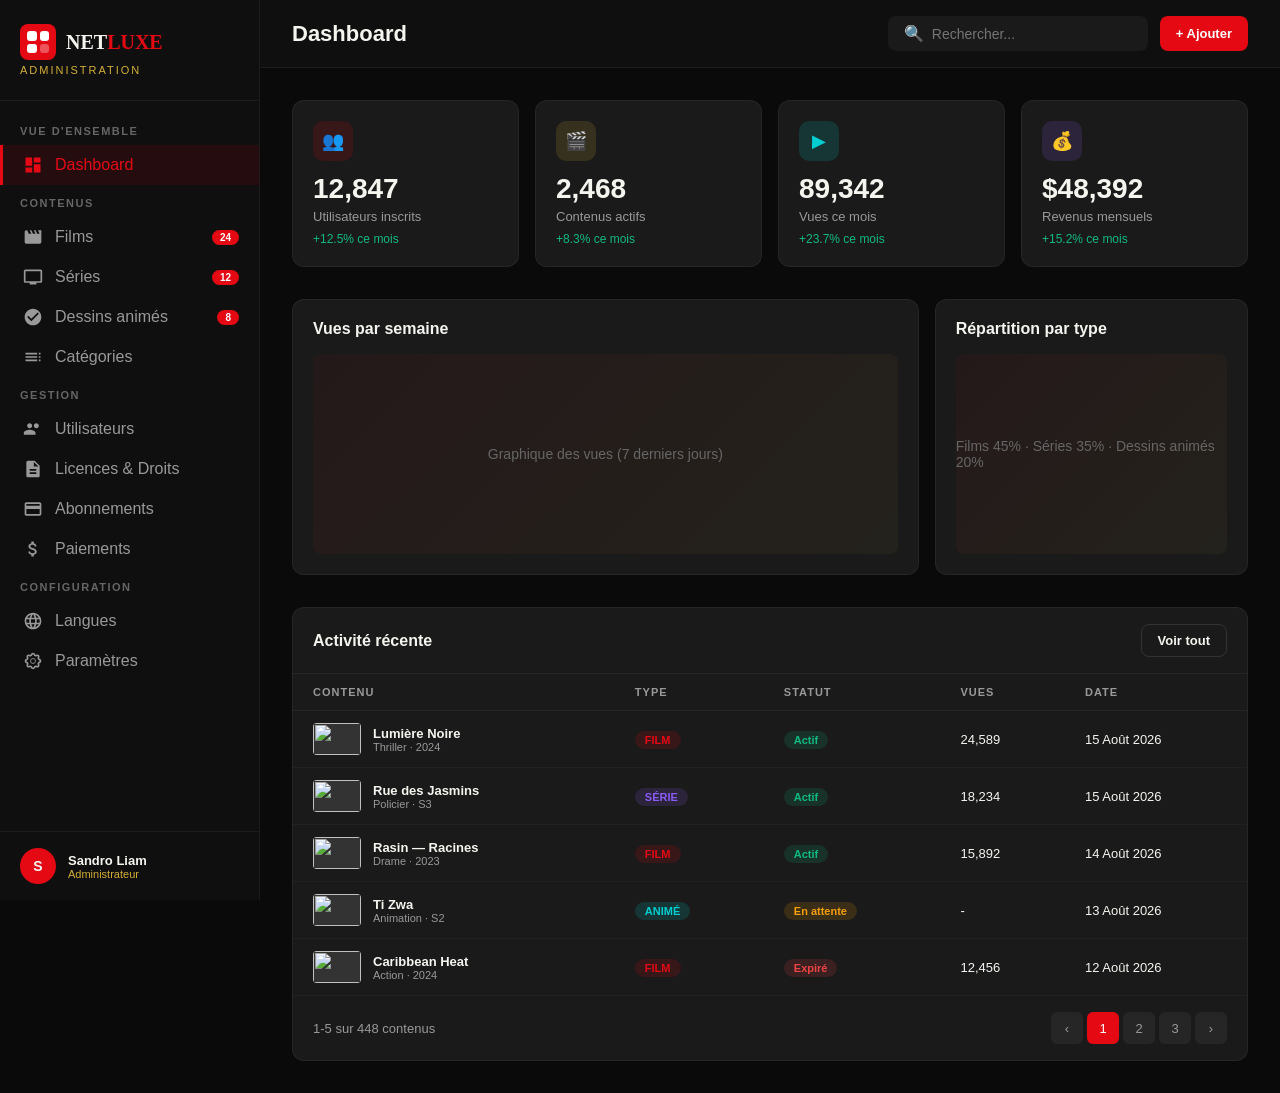
==== admin.html @ 26f149b1 "Initial commit NETLUXE - Plateforme de streaming" ====
<!DOCTYPE html>
<html lang="fr">
<head>
  <meta charset="UTF-8">
  <meta name="viewport" content="width=device-width, initial-scale=1.0">
  <title>NETLUXE — Administration</title>
  <style>
    * { margin: 0; padding: 0; box-sizing: border-box; }
    body {
      font-family: -apple-system, BlinkMacSystemFont, 'Segoe UI', Roboto, sans-serif;
      background: #0A0A0A;
      color: #F5F5F0;
      display: flex;
      min-height: 100vh;
    }

    /* Sidebar */
    .sidebar {
      width: 260px;
      background: #0F0F0F;
      border-right: 1px solid rgba(255,255,255,0.05);
      display: flex;
      flex-direction: column;
      position: fixed;
      top: 0;
      left: 0;
      bottom: 0;
      z-index: 100;
    }
    .sidebar-header {
      padding: 24px 20px;
      border-bottom: 1px solid rgba(255,255,255,0.05);
    }
    .sidebar-logo {
      display: flex;
      align-items: center;
      gap: 10px;
    }
    .sidebar-logo-icon {
      width: 36px;
      height: 36px;
      background: #E50914;
      border-radius: 8px;
      display: grid;
      grid-template-columns: 1fr 1fr;
      gap: 3px;
      padding: 7px;
    }
    .sidebar-logo-icon div { background: white; border-radius: 3px; }
    .sidebar-logo-icon div:last-child { background: rgba(255,255,255,0.3); }
    .sidebar-logo-text { font-size: 20px; font-weight: bold; font-family: Georgia, serif; }
    .sidebar-logo-text .net { color: #F5F5F0; }
    .sidebar-logo-text .luxe { color: #E50914; }
    .sidebar-subtitle {
      font-size: 11px;
      color: #D4AF37;
      letter-spacing: 2px;
      margin-top: 4px;
    }

    .sidebar-nav {
      flex: 1;
      padding: 12px 0;
      overflow-y: auto;
    }
    .nav-section {
      padding: 12px 20px 8px;
      font-size: 11px;
      color: #666;
      text-transform: uppercase;
      letter-spacing: 1.5px;
      font-weight: 600;
    }
    .nav-item {
      display: flex;
      align-items: center;
      gap: 12px;
      padding: 10px 20px;
      color: #999;
      cursor: pointer;
      transition: all 0.2s;
      border-left: 3px solid transparent;
    }
    .nav-item:hover { background: rgba(255,255,255,0.03); color: #F5F5F0; }
    .nav-item.active {
      background: rgba(229,9,20,0.1);
      color: #E50914;
      border-left-color: #E50914;
    }
    .nav-item svg { width: 20px; height: 20px; }
    .nav-badge {
      margin-left: auto;
      background: #E50914;
      color: white;
      font-size: 10px;
      padding: 2px 8px;
      border-radius: 10px;
      font-weight: 600;
    }

    .sidebar-footer {
      padding: 16px 20px;
      border-top: 1px solid rgba(255,255,255,0.05);
      display: flex;
      align-items: center;
      gap: 12px;
    }
    .sidebar-footer .avatar {
      width: 36px;
      height: 36px;
      border-radius: 50%;
      background: #E50914;
      display: flex;
      align-items: center;
      justify-content: center;
      font-weight: bold;
      font-size: 14px;
    }
    .sidebar-footer .info { flex: 1; }
    .sidebar-footer .name { font-size: 13px; font-weight: 600; }
    .sidebar-footer .role { font-size: 11px; color: #D4AF37; }

    /* Main */
    .main {
      flex: 1;
      margin-left: 260px;
      display: flex;
      flex-direction: column;
    }

    /* Top Bar */
    .topbar {
      background: #0F0F0F;
      border-bottom: 1px solid rgba(255,255,255,0.05);
      padding: 16px 32px;
      display: flex;
      align-items: center;
      justify-content: space-between;
      position: sticky;
      top: 0;
      z-index: 50;
    }
    .topbar-title { font-size: 22px; font-weight: 700; }
    .topbar-actions { display: flex; gap: 12px; }
    .search-box {
      display: flex;
      align-items: center;
      background: #1A1A1A;
      border-radius: 8px;
      padding: 8px 16px;
      gap: 8px;
    }
    .search-box input {
      background: none;
      border: none;
      color: white;
      outline: none;
      font-size: 14px;
      width: 200px;
    }
    .btn {
      padding: 8px 16px;
      border-radius: 8px;
      font-size: 13px;
      font-weight: 600;
      cursor: pointer;
      border: none;
      display: flex;
      align-items: center;
      gap: 6px;
    }
    .btn-primary { background: #E50914; color: white; }
    .btn-gold { background: #D4AF37; color: #0A0A0A; }
    .btn-outline { background: transparent; border: 1px solid #333; color: #F5F5F0; }

    /* Content */
    .content { padding: 32px; flex: 1; }

    /* Stats Grid */
    .stats-grid {
      display: grid;
      grid-template-columns: repeat(4, 1fr);
      gap: 16px;
      margin-bottom: 32px;
    }
    .stat-card {
      background: #1A1A1A;
      border-radius: 12px;
      padding: 20px;
      border: 1px solid rgba(255,255,255,0.05);
    }
    .stat-header {
      display: flex;
      justify-content: space-between;
      align-items: center;
      margin-bottom: 12px;
    }
    .stat-icon {
      width: 40px;
      height: 40px;
      border-radius: 10px;
      display: flex;
      align-items: center;
      justify-content: center;
      font-size: 18px;
    }
    .stat-icon.red { background: rgba(229,9,20,0.15); color: #E50914; }
    .stat-icon.gold { background: rgba(212,175,55,0.15); color: #D4AF37; }
    .stat-icon.turquoise { background: rgba(0,206,209,0.15); color: #00CED1; }
    .stat-icon.purple { background: rgba(139,92,246,0.15); color: #8B5CF6; }
    .stat-value { font-size: 28px; font-weight: 700; }
    .stat-label { font-size: 13px; color: #999; margin-top: 4px; }
    .stat-change { font-size: 12px; margin-top: 8px; }
    .stat-change.up { color: #10B981; }
    .stat-change.down { color: #EF4444; }

    /* Table */
    .table-container {
      background: #1A1A1A;
      border-radius: 12px;
      border: 1px solid rgba(255,255,255,0.05);
      overflow: hidden;
    }
    .table-header {
      padding: 16px 20px;
      display: flex;
      justify-content: space-between;
      align-items: center;
      border-bottom: 1px solid rgba(255,255,255,0.05);
    }
    .table-title { font-size: 16px; font-weight: 600; }
    table { width: 100%; border-collapse: collapse; }
    th, td { padding: 12px 20px; text-align: left; font-size: 13px; }
    th { color: #999; font-weight: 600; font-size: 11px; text-transform: uppercase; letter-spacing: 1px; border-bottom: 1px solid rgba(255,255,255,0.05); }
    td { border-bottom: 1px solid rgba(255,255,255,0.03); }
    tr:hover td { background: rgba(255,255,255,0.02); }

    .content-cell { display: flex; align-items: center; gap: 12px; }
    .content-thumb {
      width: 48px;
      height: 32px;
      border-radius: 4px;
      background: #333;
      overflow: hidden;
      flex-shrink: 0;
    }
    .content-thumb img { width: 100%; height: 100%; object-fit: cover; }
    .content-info .title { font-weight: 600; font-size: 13px; }
    .content-info .meta { font-size: 11px; color: #999; }

    .badge {
      padding: 3px 10px;
      border-radius: 12px;
      font-size: 11px;
      font-weight: 600;
    }
    .badge-active { background: rgba(16,185,129,0.15); color: #10B981; }
    .badge-expired { background: rgba(239,68,68,0.15); color: #EF4444; }
    .badge-pending { background: rgba(245,158,11,0.15); color: #F59E0B; }
    .badge-film { background: rgba(229,9,20,0.15); color: #E50914; }
    .badge-series { background: rgba(139,92,246,0.15); color: #8B5CF6; }
    .badge-cartoon { background: rgba(0,206,209,0.15); color: #00CED1; }

    .actions-cell { display: flex; gap: 8px; }
    .action-btn {
      width: 28px;
      height: 28px;
      border-radius: 6px;
      border: none;
      cursor: pointer;
      display: flex;
      align-items: center;
      justify-content: center;
      background: rgba(255,255,255,0.05);
      color: #999;
      font-size: 12px;
      transition: all 0.2s;
    }
    .action-btn:hover { background: rgba(255,255,255,0.1); color: white; }
    .action-btn.delete:hover { background: rgba(239,68,68,0.2); color: #EF4444; }

    /* Pagination */
    .pagination {
      display: flex;
      justify-content: space-between;
      align-items: center;
      padding: 16px 20px;
      font-size: 13px;
      color: #999;
    }
    .pagination-btns { display: flex; gap: 4px; }
    .page-btn {
      width: 32px;
      height: 32px;
      border-radius: 6px;
      border: none;
      background: rgba(255,255,255,0.05);
      color: #999;
      cursor: pointer;
      font-size: 13px;
    }
    .page-btn.active { background: #E50914; color: white; }

    /* Modal */
    .modal-overlay {
      display: none;
      position: fixed;
      inset: 0;
      background: rgba(0,0,0,0.8);
      z-index: 200;
      align-items: center;
      justify-content: center;
    }
    .modal-overlay.active { display: flex; }
    .modal {
      background: #1A1A1A;
      border-radius: 16px;
      width: 600px;
      max-height: 80vh;
      overflow-y: auto;
      border: 1px solid rgba(255,255,255,0.1);
    }
    .modal-header {
      padding: 20px 24px;
      border-bottom: 1px solid rgba(255,255,255,0.05);
      display: flex;
      justify-content: space-between;
      align-items: center;
    }
    .modal-title { font-size: 18px; font-weight: 600; }
    .modal-close {
      width: 32px;
      height: 32px;
      border-radius: 50%;
      border: none;
      background: rgba(255,255,255,0.1);
      color: white;
      cursor: pointer;
      font-size: 16px;
    }
    .modal-body { padding: 24px; }
    .modal-footer {
      padding: 16px 24px;
      border-top: 1px solid rgba(255,255,255,0.05);
      display: flex;
      justify-content: flex-end;
      gap: 12px;
    }

    .form-group { margin-bottom: 16px; }
    .form-label { font-size: 13px; color: #999; margin-bottom: 6px; display: block; }
    .form-input {
      width: 100%;
      padding: 10px 14px;
      background: #0F0F0F;
      border: 1px solid rgba(255,255,255,0.1);
      border-radius: 8px;
      color: white;
      font-size: 14px;
      outline: none;
    }
    .form-input:focus { border-color: #E50914; }
    .form-row { display: grid; grid-template-columns: 1fr 1fr; gap: 16px; }
    .form-select {
      width: 100%;
      padding: 10px 14px;
      background: #0F0F0F;
      border: 1px solid rgba(255,255,255,0.1);
      border-radius: 8px;
      color: white;
      font-size: 14px;
      outline: none;
      appearance: none;
    }
    .form-textarea {
      width: 100%;
      padding: 10px 14px;
      background: #0F0F0F;
      border: 1px solid rgba(255,255,255,0.1);
      border-radius: 8px;
      color: white;
      font-size: 14px;
      outline: none;
      resize: vertical;
      min-height: 80px;
    }

    /* Charts area */
    .charts-grid {
      display: grid;
      grid-template-columns: 2fr 1fr;
      gap: 16px;
      margin-bottom: 32px;
    }
    .chart-card {
      background: #1A1A1A;
      border-radius: 12px;
      padding: 20px;
      border: 1px solid rgba(255,255,255,0.05);
    }
    .chart-title { font-size: 16px; font-weight: 600; margin-bottom: 16px; }
    .chart-placeholder {
      height: 200px;
      background: linear-gradient(135deg, rgba(229,9,20,0.05), rgba(212,175,55,0.05));
      border-radius: 8px;
      display: flex;
      align-items: center;
      justify-content: center;
      color: #666;
      font-size: 14px;
    }

    /* License status */
    .license-bar {
      height: 4px;
      background: #333;
      border-radius: 2px;
      margin-top: 4px;
    }
    .license-bar-fill {
      height: 100%;
      border-radius: 2px;
      background: linear-gradient(90deg, #10B981, #F59E0B, #EF4444);
    }

    /* Tabs */
    .tabs {
      display: flex;
      gap: 4px;
      margin-bottom: 20px;
      background: #0F0F0F;
      padding: 4px;
      border-radius: 10px;
      width: fit-content;
    }
    .tab {
      padding: 8px 16px;
      border-radius: 8px;
      font-size: 13px;
      cursor: pointer;
      border: none;
      background: none;
      color: #999;
    }
    .tab.active { background: #E50914; color: white; }

    /* Page sections (hidden by default) */
    .page-section { display: none; }
    .page-section.active { display: block; }
  </style>
</head>
<body>

  <!-- Sidebar -->
  <aside class="sidebar">
    <div class="sidebar-header">
      <div class="sidebar-logo">
        <div class="sidebar-logo-icon"><div></div><div></div><div></div><div></div></div>
        <span class="sidebar-logo-text"><span class="net">NET</span><span class="luxe">LUXE</span></span>
      </div>
      <div class="sidebar-subtitle">ADMINISTRATION</div>
    </div>
    <nav class="sidebar-nav">
      <div class="nav-section">Vue d'ensemble</div>
      <div class="nav-item active" onclick="showPage('dashboard')">
        <svg fill="currentColor" viewBox="0 0 24 24"><path d="M3 13h8V3H3v10zm0 8h8v-6H3v6zm10 0h8V11h-8v10zm0-18v6h8V3h-8z"/></svg>
        Dashboard
      </div>

      <div class="nav-section">Contenus</div>
      <div class="nav-item" onclick="showPage('films')">
        <svg fill="currentColor" viewBox="0 0 24 24"><path d="M18 4l2 4h-3l-2-4h-2l2 4h-3l-2-4H8l2 4H7L5 4H4c-1.1 0-1.99.9-1.99 2L2 18c0 1.1.9 2 2 2h16c1.1 0 2-.9 2-2V4h-4z"/></svg>
        Films
        <span class="nav-badge">24</span>
      </div>
      <div class="nav-item" onclick="showPage('series')">
        <svg fill="currentColor" viewBox="0 0 24 24"><path d="M21 3H3c-1.1 0-2 .9-2 2v12c0 1.1.9 2 2 2h5v2h8v-2h5c1.1 0 1.99-.9 1.99-2L23 5c0-1.1-.9-2-2-2zm0 14H3V5h18v12z"/></svg>
        Séries
        <span class="nav-badge">12</span>
      </div>
      <div class="nav-item" onclick="showPage('cartoons')">
        <svg fill="currentColor" viewBox="0 0 24 24"><path d="M12 2C6.48 2 2 6.48 2 12s4.48 10 10 10 10-4.48 10-10S17.52 2 12 2zm-2 15l-5-5 1.41-1.41L10 14.17l7.59-7.59L19 8l-9 9z"/></svg>
        Dessins animés
        <span class="nav-badge">8</span>
      </div>
      <div class="nav-item" onclick="showPage('categories')">
        <svg fill="currentColor" viewBox="0 0 24 24"><path d="M3 9h14V7H3v2zm0 4h14v-2H3v2zm0 4h14v-2H3v2zm16 0h2v-2h-2v2zm0-10v2h2V7h-2zm0 6h2v-2h-2v2z"/></svg>
        Catégories
      </div>

      <div class="nav-section">Gestion</div>
      <div class="nav-item" onclick="showPage('users')">
        <svg fill="currentColor" viewBox="0 0 24 24"><path d="M16 11c1.66 0 2.99-1.34 2.99-3S17.66 5 16 5c-1.66 0-3 1.34-3 3s1.34 3 3 3zm-8 0c1.66 0 2.99-1.34 2.99-3S9.66 5 8 5C6.34 5 5 6.34 5 8s1.34 3 3 3zm0 2c-2.33 0-7 1.17-7 3.5V19h14v-2.5c0-2.33-4.67-3.5-7-3.5z"/></svg>
        Utilisateurs
      </div>
      <div class="nav-item" onclick="showPage('licenses')">
        <svg fill="currentColor" viewBox="0 0 24 24"><path d="M14 2H6c-1.1 0-1.99.9-1.99 2L4 20c0 1.1.89 2 1.99 2H18c1.1 0 2-.9 2-2V8l-6-6zm2 16H8v-2h8v2zm0-4H8v-2h8v2zm-3-5V3.5L18.5 9H13z"/></svg>
        Licences & Droits
      </div>
      <div class="nav-item" onclick="showPage('subscriptions')">
        <svg fill="currentColor" viewBox="0 0 24 24"><path d="M20 4H4c-1.11 0-1.99.89-1.99 2L2 18c0 1.11.89 2 2 2h16c1.11 0 2-.89 2-2V6c0-1.11-.89-2-2-2zm0 14H4v-6h16v6zm0-10H4V6h16v2z"/></svg>
        Abonnements
      </div>
      <div class="nav-item" onclick="showPage('payments')">
        <svg fill="currentColor" viewBox="0 0 24 24"><path d="M11.8 10.9c-2.27-.59-3-1.2-3-2.15 0-1.09 1.01-1.85 2.7-1.85 1.78 0 2.44.85 2.5 2.1h2.21c-.07-1.72-1.12-3.3-3.21-3.81V3h-3v2.16c-1.94.42-3.5 1.68-3.5 3.61 0 2.31 1.91 3.46 4.7 4.13 2.5.6 3 1.48 3 2.41 0 .69-.49 1.79-2.7 1.79-2.06 0-2.87-.92-2.98-2.1h-2.2c.12 2.19 1.76 3.42 3.68 3.83V21h3v-2.15c1.95-.37 3.5-1.5 3.5-3.55 0-2.84-2.43-3.81-4.7-4.4z"/></svg>
        Paiements
      </div>

      <div class="nav-section">Configuration</div>
      <div class="nav-item" onclick="showPage('languages')">
        <svg fill="currentColor" viewBox="0 0 24 24"><path d="M11.99 2C6.47 2 2 6.48 2 12s4.47 10 9.99 10C17.52 22 22 17.52 22 12S17.52 2 11.99 2zm6.93 6h-2.95c-.32-1.25-.78-2.45-1.38-3.56 1.84.63 3.37 1.91 4.33 3.56zM12 4.04c.83 1.2 1.48 2.53 1.91 3.96h-3.82c.43-1.43 1.08-2.76 1.91-3.96zM4.26 14C4.1 13.36 4 12.69 4 12s.1-1.36.26-2h3.38c-.08.66-.14 1.32-.14 2 0 .68.06 1.34.14 2H4.26zm.82 2h2.95c.32 1.25.78 2.45 1.38 3.56-1.84-.63-3.37-1.9-4.33-3.56zm2.95-8H5.08c.96-1.66 2.49-2.93 4.33-3.56C8.81 5.55 8.35 6.75 8.03 8zM12 19.96c-.83-1.2-1.48-2.53-1.91-3.96h3.82c-.43 1.43-1.08 2.76-1.91 3.96zM14.34 14H9.66c-.09-.66-.16-1.32-.16-2 0-.68.07-1.35.16-2h4.68c.09.65.16 1.32.16 2 0 .68-.07 1.34-.16 2zm.25 5.56c.6-1.11 1.06-2.31 1.38-3.56h2.95c-.96 1.65-2.49 2.93-4.33 3.56zM16.36 14c.08-.66.14-1.32.14-2 0-.68-.06-1.34-.14-2h3.38c.16.64.26 1.31.26 2s-.1 1.36-.26 2h-3.38z"/></svg>
        Langues
      </div>
      <div class="nav-item" onclick="showPage('settings')">
        <svg fill="none" stroke="currentColor" viewBox="0 0 24 24"><path stroke-linecap="round" stroke-linejoin="round" stroke-width="2" d="M10.325 4.317c.426-1.756 2.924-1.756 3.35 0a1.724 1.724 0 002.573 1.066c1.543-.94 3.31.826 2.37 2.37a1.724 1.724 0 001.066 2.573c1.756.426 1.756 2.924 0 3.35a1.724 1.724 0 00-1.066 2.573c.94 1.543-.826 3.31-2.37 2.37a1.724 1.724 0 00-2.573 1.066c-.426 1.756-2.924 1.756-3.35 0a1.724 1.724 0 00-2.573-1.066c-1.543.94-3.31-.826-2.37-2.37a1.724 1.724 0 00-1.066-2.573c-1.756-.426-1.756-2.924 0-3.35a1.724 1.724 0 001.066-2.573c-.94-1.543.826-3.31 2.37-2.37.996.608 2.296.07 2.572-1.065z"/><circle cx="12" cy="12" r="3"/></svg>
        Paramètres
      </div>
    </nav>
    <div class="sidebar-footer">
      <div class="avatar">S</div>
      <div class="info">
        <div class="name">Sandro Liam</div>
        <div class="role">Administrateur</div>
      </div>
    </div>
  </aside>

  <!-- Main -->
  <main class="main">
    <div class="topbar">
      <h1 class="topbar-title" id="pageTitle">Dashboard</h1>
      <div class="topbar-actions">
        <div class="search-box">
          <span>🔍</span>
          <input type="text" placeholder="Rechercher...">
        </div>
        <button class="btn btn-primary">+ Ajouter</button>
      </div>
    </div>

    <div class="content">
      <!-- Dashboard Page -->
      <section class="page-section active" id="page-dashboard">
        <div class="stats-grid">
          <div class="stat-card">
            <div class="stat-header">
              <div class="stat-icon red">👥</div>
            </div>
            <div class="stat-value">12,847</div>
            <div class="stat-label">Utilisateurs inscrits</div>
            <div class="stat-change up">+12.5% ce mois</div>
          </div>
          <div class="stat-card">
            <div class="stat-header">
              <div class="stat-icon gold">🎬</div>
            </div>
            <div class="stat-value">2,468</div>
            <div class="stat-label">Contenus actifs</div>
            <div class="stat-change up">+8.3% ce mois</div>
          </div>
          <div class="stat-card">
            <div class="stat-header">
              <div class="stat-icon turquoise">▶</div>
            </div>
            <div class="stat-value">89,342</div>
            <div class="stat-label">Vues ce mois</div>
            <div class="stat-change up">+23.7% ce mois</div>
          </div>
          <div class="stat-card">
            <div class="stat-header">
              <div class="stat-icon purple">💰</div>
            </div>
            <div class="stat-value">$48,392</div>
            <div class="stat-label">Revenus mensuels</div>
            <div class="stat-change up">+15.2% ce mois</div>
          </div>
        </div>

        <div class="charts-grid">
          <div class="chart-card">
            <h3 class="chart-title">Vues par semaine</h3>
            <div class="chart-placeholder">Graphique des vues (7 derniers jours)</div>
          </div>
          <div class="chart-card">
            <h3 class="chart-title">Répartition par type</h3>
            <div class="chart-placeholder">Films 45% · Séries 35% · Dessins animés 20%</div>
          </div>
        </div>

        <div class="table-container">
          <div class="table-header">
            <h3 class="table-title">Activité récente</h3>
            <button class="btn btn-outline">Voir tout</button>
          </div>
          <table>
            <thead>
              <tr>
                <th>Contenu</th>
                <th>Type</th>
                <th>Statut</th>
                <th>Vues</th>
                <th>Date</th>
              </tr>
            </thead>
            <tbody>
              <tr>
                <td><div class="content-cell"><div class="content-thumb"><img src="https://images.unsplash.com/photo-1536440136628-849c177e76a1?w=100"></div><div class="content-info"><div class="title">Lumière Noire</div><div class="meta">Thriller · 2024</div></div></div></td>
                <td><span class="badge badge-film">FILM</span></td>
                <td><span class="badge badge-active">Actif</span></td>
                <td>24,589</td>
                <td>15 Août 2026</td>
              </tr>
              <tr>
                <td><div class="content-cell"><div class="content-thumb"><img src="https://images.unsplash.com/photo-1517248135467-4c7edcad34c4?w=100"></div><div class="content-info"><div class="title">Rue des Jasmins</div><div class="meta">Policier · S3</div></div></div></td>
                <td><span class="badge badge-series">SÉRIE</span></td>
                <td><span class="badge badge-active">Actif</span></td>
                <td>18,234</td>
                <td>15 Août 2026</td>
              </tr>
              <tr>
                <td><div class="content-cell"><div class="content-thumb"><img src="https://images.unsplash.com/photo-1518684079-3c830dcef090?w=100"></div><div class="content-info"><div class="title">Rasin — Racines</div><div class="meta">Drame · 2023</div></div></div></td>
                <td><span class="badge badge-film">FILM</span></td>
                <td><span class="badge badge-active">Actif</span></td>
                <td>15,892</td>
                <td>14 Août 2026</td>
              </tr>
              <tr>
                <td><div class="content-cell"><div class="content-thumb"><img src="https://images.unsplash.com/photo-1534447677768-be436bb09401?w=100"></div><div class="content-info"><div class="title">Ti Zwa</div><div class="meta">Animation · S2</div></div></div></td>
                <td><span class="badge badge-cartoon">ANIMÉ</span></td>
                <td><span class="badge badge-pending">En attente</span></td>
                <td>-</td>
                <td>13 Août 2026</td>
              </tr>
              <tr>
                <td><div class="content-cell"><div class="content-thumb"><img src="https://images.unsplash.com/photo-1506905925346-21bda4d32df4?w=100"></div><div class="content-info"><div class="title">Caribbean Heat</div><div class="meta">Action · 2024</div></div></div></td>
                <td><span class="badge badge-film">FILM</span></td>
                <td><span class="badge badge-expired">Expiré</span></td>
                <td>12,456</td>
                <td>12 Août 2026</td>
              </tr>
            </tbody>
          </table>
          <div class="pagination">
            <span>1-5 sur 448 contenus</span>
            <div class="pagination-btns">
              <button class="page-btn">‹</button>
              <button class="page-btn active">1</button>
              <button class="page-btn">2</button>
              <button class="page-btn">3</button>
              <button class="page-btn">›</button>
            </div>
          </div>
        </div>
      </section>

      <!-- Films Page -->
      <section class="page-section" id="page-films">
        <div class="tabs">
          <button class="tab active">Tous les films</button>
          <button class="tab">Populaires</button>
          <button class="tab">Nouveautés</button>
          <button class="tab">Caribéens</button>
          <button class="tab">Expirés</button>
        </div>
        <div class="table-container">
          <div class="table-header">
            <h3 class="table-title">Films (24)</h3>
            <div style="display:flex;gap:8px;">
              <button class="btn btn-outline">Filtrer</button>
              <button class="btn btn-primary">+ Ajouter un film</button>
            </div>
          </div>
          <table>
            <thead>
              <tr>
                <th>Film</th>
                <th>Genre</th>
                <th>Année</th>
                <th>Langue</th>
                <th>Pays</th>
                <th>Licence</th>
                <th>Actions</th>
              </tr>
            </thead>
            <tbody>
              <tr>
                <td><div class="content-cell"><div class="content-thumb"><img src="https://images.unsplash.com/photo-1536440136628-849c177e76a1?w=100"></div><div class="content-info"><div class="title">Lumière Noire</div><div class="meta">2h 18m · ★ 4.8</div></div></div></td>
                <td>Thriller</td>
                <td>2024</td>
                <td>FR/CR</td>
                <td>Haïti</td>
                <td><span class="badge badge-active">Valide</span><div class="license-bar"><div class="license-bar-fill" style="width:70%"></div></div></td>
                <td class="actions-cell"><button class="action-btn">✏️</button><button class="action-btn">📄</button><button class="action-btn delete">🗑</button></td>
              </tr>
              <tr>
                <td><div class="content-cell"><div class="content-thumb"><img src="https://images.unsplash.com/photo-1518684079-3c830dcef090?w=100"></div><div class="content-info"><div class="title">Rasin — Racines</div><div class="meta">1h 52m · ★ 4.7</div></div></div></td>
                <td>Drame</td>
                <td>2023</td>
                <td>CR</td>
                <td>Haïti</td>
                <td><span class="badge badge-active">Valide</span><div class="license-bar"><div class="license-bar-fill" style="width:85%"></div></div></td>
                <td class="actions-cell"><button class="action-btn">✏️</button><button class="action-btn">📄</button><button class="action-btn delete">🗑</button></td>
              </tr>
              <tr>
                <td><div class="content-cell"><div class="content-thumb"><img src="https://images.unsplash.com/photo-1506905925346-21bda4d32df4?w=100"></div><div class="content-info"><div class="title">Caribbean Heat</div><div class="meta">2h 05m · ★ 4.5</div></div></div></td>
                <td>Action</td>
                <td>2024</td>
                <td>ES</td>
                <td>République Dominicaine</td>
                <td><span class="badge badge-expired">Expiré</span><div class="license-bar"><div class="license-bar-fill" style="width:10%"></div></div></td>
                <td class="actions-cell"><button class="action-btn">✏️</button><button class="action-btn">📄</button><button class="action-btn delete">🗑</button></td>
              </tr>
            </tbody>
          </table>
        </div>
      </section>

      <!-- Users Page -->
      <section class="page-section" id="page-users">
        <div class="table-container">
          <div class="table-header">
            <h3 class="table-title">Utilisateurs (12,847)</h3>
            <div style="display:flex;gap:8px;">
              <button class="btn btn-outline">Exporter</button>
              <button class="btn btn-primary">+ Ajouter</button>
            </div>
          </div>
          <table>
            <thead>
              <tr>
                <th>Utilisateur</th>
                <th>Email</th>
                <th>Abonnement</th>
                <th>Inscription</th>
                <th>Statut</th>
                <th>Actions</th>
              </tr>
            </thead>
            <tbody>
              <tr>
                <td><div class="content-cell"><div class="avatar" style="background:#E50914;width:32px;height:32px;border-radius:50%;display:flex;align-items:center;justify-content:center;font-size:12px;font-weight:bold;">SL</div><div class="content-info"><div class="title">Sandro Liam</div></div></div></td>
                <td>peterlydensly@gmail.com</td>
                <td><span class="badge badge-active">Premium</span></td>
                <td>15 Juil 2026</td>
                <td><span class="badge badge-active">Actif</span></td>
                <td class="actions-cell"><button class="action-btn">✏️</button><button class="action-btn">📊</button><button class="action-btn delete">🗑</button></td>
              </tr>
              <tr>
                <td><div class="content-cell"><div class="avatar" style="background:#D4AF37;color:#000;width:32px;height:32px;border-radius:50%;display:flex;align-items:center;justify-content:center;font-size:12px;font-weight:bold;">MP</div><div class="content-info"><div class="title">Marie Pierre</div></div></div></td>
                <td>marie.pierre@email.com</td>
                <td><span class="badge badge-pending">Standard</span></td>
                <td>20 Jul 2026</td>
                <td><span class="badge badge-active">Actif</span></td>
                <td class="actions-cell"><button class="action-btn">✏️</button><button class="action-btn">📊</button><button class="action-btn delete">🗑</button></td>
              </tr>
              <tr>
                <td><div class="content-cell"><div class="avatar" style="background:#00CED1;color:#000;width:32px;height:32px;border-radius:50%;display:flex;align-items:center;justify-content:center;font-size:12px;font-weight:bold;">JC</div><div class="content-info"><div class="title">Jean Charles</div></div></div></td>
                <td>j.charles@email.com</td>
                <td><span class="badge badge-expired">Gratuit</span></td>
                <td>1 Août 2026</td>
                <td><span class="badge badge-expired">Inactif</span></td>
                <td class="actions-cell"><button class="action-btn">✏️</button><button class="action-btn">📊</button><button class="action-btn delete">🗑</button></td>
              </tr>
            </tbody>
          </table>
        </div>
      </section>

      <!-- Licenses Page -->
      <section class="page-section" id="page-licenses">
        <div class="table-container">
          <div class="table-header">
            <h3 class="table-title">Licences & Droits</h3>
            <button class="btn btn-primary">+ Ajouter licence</button>
          </div>
          <table>
            <thead>
              <tr>
                <th>Contenu</th>
                <th>Propriétaire</th>
                <th>Type</th>
                <th>Territoire</th>
                <th>Début</th>
                <th>Expiration</th>
                <th>Statut</th>
                <th>Actions</th>
              </tr>
            </thead>
            <tbody>
              <tr>
                <td><div class="content-info"><div class="title">Lumière Noire</div></div></td>
                <td>Studio Créole</td>
                <td>Exclusif</td>
                <td>Monde entier</td>
                <td>01 Jan 2024</td>
                <td>31 Déc 2027</td>
                <td><span class="badge badge-active">Valide</span></td>
                <td class="actions-cell"><button class="action-btn">✏️</button><button class="action-btn">📄</button></td>
              </tr>
              <tr>
                <td><div class="content-info"><div class="title">Caribbean Heat</div></div></td>
                <td>Caribbean Films Co.</td>
                <td>Non-exclusif</td>
                <td>Caraïbes</td>
                <td>01 Mar 2024</td>
                <td>30 Août 2026</td>
                <td><span class="badge badge-expired">Expiré</span></td>
                <td class="actions-cell"><button class="action-btn">✏️</button><button class="action-btn">📄</button></td>
              </tr>
              <tr>
                <td><div class="content-info"><div class="title">Rasin — Racines</div></div></td>
                <td>Nadia C. Juste</td>
                <td>Exclusif</td>
                <td>Francophonie</td>
                <td>15 Sep 2023</td>
                <td>15 Sep 2028</td>
                <td><span class="badge badge-active">Valide</span></td>
                <td class="actions-cell"><button class="action-btn">✏️</button><button class="action-btn">📄</button></td>
              </tr>
            </tbody>
          </table>
        </div>
      </section>

      <!-- Subscriptions Page -->
      <section class="page-section" id="page-subscriptions">
        <div class="stats-grid" style="grid-template-columns:repeat(3,1fr);">
          <div class="stat-card">
            <div class="stat-value">8,234</div>
            <div class="stat-label">Gratuit</div>
            <div class="stat-change">64% des utilisateurs</div>
          </div>
          <div class="stat-card">
            <div class="stat-value">3,456</div>
            <div class="stat-label">Standard (7.99$/mois)</div>
            <div class="stat-change up">27% · 27 613$/mois</div>
          </div>
          <div class="stat-card">
            <div class="stat-value">1,157</div>
            <div class="stat-label">Premium (11.99$/mois)</div>
            <div class="stat-change up">9% · 13 872$/mois</div>
          </div>
        </div>
      </section>

      <!-- Payments Page -->
      <section class="page-section" id="page-payments">
        <div class="table-container">
          <div class="table-header">
            <h3 class="table-title">Paiements récents</h3>
            <button class="btn btn-outline">Exporter CSV</button>
          </div>
          <table>
            <thead>
              <tr>
                <th>ID</th>
                <th>Utilisateur</th>
                <th>Montant</th>
                <th>Type</th>
                <th>Date</th>
                <th>Statut</th>
              </tr>
            </thead>
            <tbody>
              <tr>
                <td>#PAY-2847</td>
                <td>Marie Pierre</td>
                <td>$7.99</td>
                <td>Standard</td>
                <td>15 Août 2026</td>
                <td><span class="badge badge-active">Complété</span></td>
              </tr>
              <tr>
                <td>#PAY-2846</td>
                <td>Jean Charles</td>
                <td>$11.99</td>
                <td>Premium</td>
                <td>15 Août 2026</td>
                <td><span class="badge badge-active">Complété</span></td>
              </tr>
              <tr>
                <td>#PAY-2845</td>
                <td>Pierre Louis</td>
                <td>$7.99</td>
                <td>Standard</td>
                <td>14 Août 2026</td>
                <td><span class="badge badge-pending">En attente</span></td>
              </tr>
              <tr>
                <td>#PAY-2844</td>
                <td>Sandra Dubois</td>
                <td>$11.99</td>
                <td>Premium</td>
                <td>14 Août 2026</td>
                <td><span class="badge badge-expired">Remboursé</span></td>
              </tr>
            </tbody>
          </table>
        </div>
      </section>

      <!-- Categories Page -->
      <section class="page-section" id="page-categories">
        <div class="table-container">
          <div class="table-header">
            <h3 class="table-title">Catégories</h3>
            <button class="btn btn-primary">+ Ajouter</button>
          </div>
          <table>
            <thead>
              <tr>
                <th>Nom</th>
                <th>Slug</th>
                <th>Contenus</th>
                <th>Actions</th>
              </tr>
            </thead>
            <tbody>
              <tr><td><div class="content-info"><div class="title">Thriller</div></div></td><td>thriller</td><td>34</td><td class="actions-cell"><button class="action-btn">✏️</button><button class="action-btn delete">🗑</button></td></tr>
              <tr><td><div class="content-info"><div class="title">Drame</div></div></td><td>drame</td><td>28</td><td class="actions-cell"><button class="action-btn">✏️</button><button class="action-btn delete">🗑</button></td></tr>
              <tr><td><div class="content-info"><div class="title">Action</div></div></td><td>action</td><td>22</td><td class="actions-cell"><button class="action-btn">✏️</button><button class="action-btn delete">🗑</button></td></tr>
              <tr><td><div class="content-info"><div class="title">Comédie</div></div></td><td>comedie</td><td>19</td><td class="actions-cell"><button class="action-btn">✏️</button><button class="action-btn delete">🗑</button></td></tr>
              <tr><td><div class="content-info"><div class="title">Documentaire</div></div></td><td>documentaire</td><td>15</td><td class="actions-cell"><button class="action-btn">✏️</button><button class="action-btn delete">🗑</button></td></tr>
              <tr><td><div class="content-info"><div class="title">Animation</div></div></td><td>animation</td><td>8</td><td class="actions-cell"><button class="action-btn">✏️</button><button class="action-btn delete">🗑</button></td></tr>
            </tbody>
          </table>
        </div>
      </section>

      <!-- Series Page -->
      <section class="page-section" id="page-series">
        <div class="table-container">
          <div class="table-header">
            <h3 class="table-title">Séries (12)</h3>
            <button class="btn btn-primary">+ Ajouter une série</button>
          </div>
          <table>
            <thead>
              <tr>
                <th>Série</th>
                <th>Saisons</th>
                <th>Épisodes</th>
                <th>Genre</th>
                <th>Statut</th>
                <th>Actions</th>
              </tr>
            </thead>
            <tbody>
              <tr><td><div class="content-info"><div class="title">Rue des Jasmins</div></div></td><td>3</td><td>24</td><td>Policier</td><td><span class="badge badge-active">Actif</span></td><td class="actions-cell"><button class="action-btn">✏️</button><button class="action-btn">📄</button><button class="action-btn delete">🗑</button></td></tr>
              <tr><td><div class="content-info"><div class="title">Madan Nou</div></div></td><td>2</td><td>20</td><td>Comédie</td><td><span class="badge badge-active">Actif</span></td><td class="actions-cell"><button class="action-btn">✏️</button><button class="action-btn">📄</button><button class="action-btn delete">🗑</button></td></tr>
              <tr><td><div class="content-info"><div class="title">Isla Bonita</div></div></td><td>1</td><td>12</td><td>Romance</td><td><span class="badge badge-pending">En production</span></td><td class="actions-cell"><button class="action-btn">✏️</button><button class="action-btn">📄</button><button class="action-btn delete">🗑</button></td></tr>
            </tbody>
          </table>
        </div>
      </section>

      <!-- Cartoons Page -->
      <section class="page-section" id="page-cartoons">
        <div class="table-container">
          <div class="table-header">
            <h3 class="table-title">Dessins animés (8)</h3>
            <button class="btn btn-primary">+ Ajouter</button>
          </div>
          <table>
            <thead>
              <tr>
                <th>Titre</th>
                <th>Saisons</th>
                <th>Épisodes</th>
                <th>Âge</th>
                <th>Statut</th>
                <th>Actions</th>
              </tr>
            </thead>
            <tbody>
              <tr><td><div class="content-info"><div class="title">Ti Zwa</div></div></td><td>2</td><td>26</td><td>3+</td><td><span class="badge badge-active">Actif</span></td><td class="actions-cell"><button class="action-btn">✏️</button><button class="action-btn delete">🗑</button></td></tr>
              <tr><td><div class="content-info"><div class="title">Konpè Bètje</div></div></td><td>4</td><td>52</td><td>6+</td><td><span class="badge badge-active">Actif</span></td><td class="actions-cell"><button class="action-btn">✏️</button><button class="action-btn delete">🗑</button></td></tr>
            </tbody>
          </table>
        </div>
      </section>

      <!-- Languages Page -->
      <section class="page-section" id="page-languages">
        <div class="table-container">
          <div class="table-header">
            <h3 class="table-title">Langues & Sous-titres</h3>
            <button class="btn btn-primary">+ Ajouter</button>
          </div>
          <table>
            <thead>
              <tr>
                <th>Langue</th>
                <th>Code</th>
                <th>Contenus</th>
                <th>Sous-titres</th>
                <th>Actions</th>
              </tr>
            </thead>
            <tbody>
              <tr><td>Français</td><td>FR</td><td>145</td><td>✓</td><td class="actions-cell"><button class="action-btn">✏️</button></td></tr>
              <tr><td>Créole haïtien</td><td>CR</td><td>89</td><td>✓</td><td class="actions-cell"><button class="action-btn">✏️</button></td></tr>
              <tr><td>Anglais</td><td>EN</td><td>67</td><td>✓</td><td class="actions-cell"><button class="action-btn">✏️</button></td></tr>
              <tr><td>Espagnol</td><td>ES</td><td>45</td><td>✓</td><td class="actions-cell"><button class="action-btn">✏️</button></td></tr>
            </tbody>
          </table>
        </div>
      </section>

      <!-- Settings Page -->
      <section class="page-section" id="page-settings">
        <div class="chart-card" style="margin-bottom:16px;">
          <h3 class="chart-title">Paramètres de la plateforme</h3>
          <div class="form-group">
            <label class="form-label">Nom de la plateforme</label>
            <input type="text" class="form-input" value="NETLUXE">
          </div>
          <div class="form-group">
            <label class="form-label">URL du site</label>
            <input type="text" class="form-input" value="https://netluxe.com">
          </div>
          <div class="form-group">
            <label class="form-label">Email de contact</label>
            <input type="email" class="form-input" value="support@netluxe.com">
          </div>
          <button class="btn btn-primary">Enregistrer</button>
        </div>
      </section>
    </div>
  </main>

  <!-- Add Content Modal -->
  <div class="modal-overlay" id="addModal">
    <div class="modal">
      <div class="modal-header">
        <h3 class="modal-title">Ajouter un contenu</h3>
        <button class="modal-close" onclick="closeModal()">✕</button>
      </div>
      <div class="modal-body">
        <div class="form-group">
          <label class="form-label">Type</label>
          <select class="form-select">
            <option>Film</option>
            <option>Série</option>
            <option>Dessin animé</option>
          </select>
        </div>
        <div class="form-group">
          <label class="form-label">Titre</label>
          <input type="text" class="form-input" placeholder="Titre du contenu">
        </div>
        <div class="form-row">
          <div class="form-group">
            <label class="form-label">Genre</label>
            <select class="form-select">
              <option>Thriller</option>
              <option>Drame</option>
              <option>Action</option>
              <option>Comédie</option>
              <option>Documentaire</option>
              <option>Animation</option>
            </select>
          </div>
          <div class="form-group">
            <label class="form-label">Année</label>
            <input type="number" class="form-input" value="2024">
          </div>
        </div>
        <div class="form-row">
          <div class="form-group">
            <label class="form-label">Langue</label>
            <select class="form-select">
              <option>Français</option>
              <option>Créole</option>
              <option>Anglais</option>
              <option>Espagnol</option>
            </select>
          </div>
          <div class="form-group">
            <label class="form-label">Pays</label>
            <input type="text" class="form-input" placeholder="Pays d'origine">
          </div>
        </div>
        <div class="form-group">
          <label class="form-label">Synposis</label>
          <textarea class="form-textarea" placeholder="Description du contenu..."></textarea>
        </div>
        <div class="form-group">
          <label class="form-label">Classification</label>
          <select class="form-select">
            <option>TP - Tout public</option>
            <option>12+</option>
            <option>16+</option>
            <option>18+</option>
          </select>
        </div>
      </div>
      <div class="modal-footer">
        <button class="btn btn-outline" onclick="closeModal()">Annuler</button>
        <button class="btn btn-primary" onclick="closeModal()">Ajouter</button>
      </div>
    </div>
  </div>

  <script>
    function showPage(pageId) {
      document.querySelectorAll('.page-section').forEach(p => p.classList.remove('active'));
      document.querySelectorAll('.nav-item').forEach(n => n.classList.remove('active'));
      document.getElementById('page-' + pageId).classList.add('active');
      event.currentTarget.classList.add('active');
      const titles = {
        dashboard: 'Dashboard',
        films: 'Films',
        series: 'Séries',
        cartoons: 'Dessins animés',
        categories: 'Catégories',
        users: 'Utilisateurs',
        licenses: 'Licences & Droits',
        subscriptions: 'Abonnements',
        payments: 'Paiements',
        languages: 'Langues',
        settings: 'Paramètres'
      };
      document.getElementById('pageTitle').textContent = titles[pageId] || 'Dashboard';
    }

    function openModal() {
      document.getElementById('addModal').classList.add('active');
    }
    function closeModal() {
      document.getElementById('addModal').classList.remove('active');
    }

    document.querySelector('.btn-primary').addEventListener('click', openModal);
  </script>
</body>
</html>
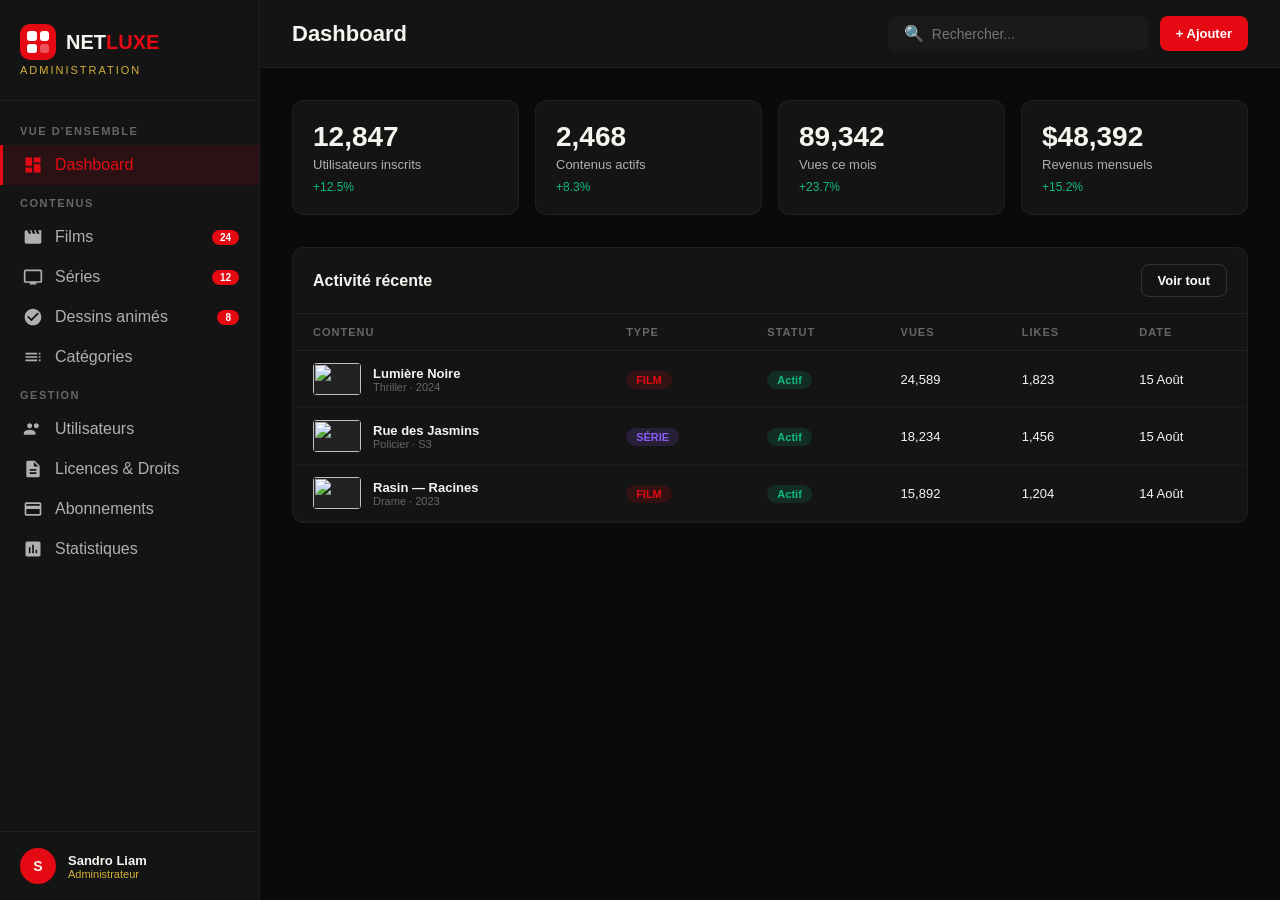
==== commit a9e07c1b: "Admin: dashboard complet + gestion contenus, licences, users, stats" ====
--- a/admin.html
+++ b/admin.html
@@ -3,1135 +3,277 @@
 <head>
   <meta charset="UTF-8">
   <meta name="viewport" content="width=device-width, initial-scale=1.0">
-  <title>NETLUXE — Administration</title>
+  <title>NETLUXE — Admin</title>
   <style>
-    * { margin: 0; padding: 0; box-sizing: border-box; }
-    body {
-      font-family: -apple-system, BlinkMacSystemFont, 'Segoe UI', Roboto, sans-serif;
-      background: #0A0A0A;
-      color: #F5F5F0;
-      display: flex;
-      min-height: 100vh;
+    :root{--bg:#0A0A0A;--s1:#141414;--s2:#1A1A1A;--s3:#222;--red:#E50914;--gold:#D4AF37;--tur:#00CED1;--pur:#8B5CF6;--grn:#10B981;--org:#F59E0B;--txt:#F5F5F0;--t2:#B0B0B0;--t3:#666;--r:12px;--rs:8px}
+    *{margin:0;padding:0;box-sizing:border-box}
+    body{font-family:'Inter',sans-serif;background:var(--bg);color:var(--txt);display:flex;min-height:100vh}
+    .sidebar{width:260px;background:var(--s1);border-right:1px solid rgba(255,255,255,.05);display:flex;flex-direction:column;position:fixed;top:0;left:0;bottom:0;z-index:100}
+    .sidebar-hdr{padding:24px 20px;border-bottom:1px solid rgba(255,255,255,.05)}
+    .logo{display:flex;align-items:center;gap:10px}
+    .logo-ic{width:36px;height:36px;background:var(--red);border-radius:10px;display:grid;grid-template-columns:1fr 1fr;gap:3px;padding:7px}
+    .logo-ic div{background:#fff;border-radius:3px}
+    .logo-ic div:last-child{background:rgba(255,255,255,.3)}
+    .logo-txt{font-size:20px;font-weight:900}
+    .logo-txt .net{color:var(--txt)}
+    .logo-txt .luxe{color:var(--red)}
+    .sidebar-sub{font-size:11px;color:var(--gold);letter-spacing:2px;margin-top:4px}
+    .sidebar-nav{flex:1;padding:12px 0;overflow-y:auto}
+    .nav-sec{padding:12px 20px 8px;font-size:11px;color:var(--t3);text-transform:uppercase;letter-spacing:1.5px;font-weight:600}
+    .nav-item{display:flex;align-items:center;gap:12px;padding:10px 20px;color:var(--t2);cursor:pointer;transition:.3s;border-left:3px solid transparent}
+    .nav-item:hover{background:rgba(255,255,255,.03);color:#fff}
+    .nav-item.act{background:rgba(229,9,20,.1);color:var(--red);border-left-color:var(--red)}
+    .nav-item svg{width:20px;height:20px}
+    .nav-badge{margin-left:auto;background:var(--red);color:#fff;font-size:10px;padding:2px 8px;border-radius:10px;font-weight:600}
+    .sidebar-ftr{padding:16px 20px;border-top:1px solid rgba(255,255,255,.05);display:flex;align-items:center;gap:12px}
+    .avatar{width:36px;height:36px;border-radius:50%;background:var(--red);display:flex;align-items:center;justify-content:center;font-weight:bold;font-size:14px}
+    .info .nm{font-size:13px;font-weight:600}
+    .info .rl{font-size:11px;color:var(--gold)}
+    
+    .main{flex:1;margin-left:260px;display:flex;flex-direction:column}
+    .topbar{background:var(--s1);border-bottom:1px solid rgba(255,255,255,.05);padding:16px 32px;display:flex;align-items:center;justify-content:space-between;position:sticky;top:0;z-index:50}
+    .topbar-title{font-size:22px;font-weight:700}
+    .topbar-act{display:flex;gap:12px}
+    .srch{display:flex;align-items:center;background:var(--s2);border-radius:var(--rs);padding:8px 16px;gap:8px}
+    .srch input{background:none;border:none;color:#fff;outline:none;font-size:14px;width:200px}
+    .btn{display:inline-flex;align-items:center;justify-content:center;gap:8px;padding:8px 16px;border-radius:var(--rs);font-size:13px;font-weight:600;cursor:pointer;border:none;transition:.3s}
+    .btn-p{background:var(--red);color:#fff}
+    .btn-p:hover{background:#ff1a2b}
+    .btn-o{background:transparent;border:1px solid #333;color:#fff}
+    .btn-o:hover{background:rgba(255,255,255,.05)}
+    
+    .content{padding:32px;flex:1}
+    
+    .stats-grid{display:grid;grid-template-columns:repeat(4,1fr);gap:16px;margin-bottom:32px}
+    .stat-card{background:var(--s1);border-radius:var(--r);padding:20px;border:1px solid rgba(255,255,255,.05)}
+    .stat-val{font-size:28px;font-weight:700;margin-bottom:4px}
+    .stat-lbl{color:var(--t2);font-size:13px}
+    .stat-chg{font-size:12px;margin-top:8px}
+    .stat-chg.up{color:var(--grn)}
+    .stat-chg.dn{color:var(--red)}
+    
+    .table-wrap{background:var(--s1);border-radius:var(--r);border:1px solid rgba(255,255,255,.05);overflow:hidden}
+    .table-hdr{padding:16px 20px;display:flex;justify-content:space-between;align-items:center;border-bottom:1px solid rgba(255,255,255,.05)}
+    .table-title{font-size:16px;font-weight:600}
+    table{width:100%;border-collapse:collapse}
+    th,td{padding:12px 20px;text-align:left;font-size:13px}
+    th{color:var(--t3);font-weight:600;font-size:11px;text-transform:uppercase;letter-spacing:1px;border-bottom:1px solid rgba(255,255,255,.05)}
+    td{border-bottom:1px solid rgba(255,255,255,.03)}
+    tr:hover td{background:rgba(255,255,255,.02)}
+    
+    .cel{display:flex;align-items:center;gap:12px}
+    .cel-img{width:48px;height:32px;border-radius:4px;background:var(--s3);overflow:hidden;flex-shrink:0}
+    .cel-img img{width:100%;height:100%;object-fit:cover}
+    .cel-info .t{font-weight:600;font-size:13px}
+    .cel-info .m{font-size:11px;color:var(--t3)}
+    
+    .badge{padding:3px 10px;border-radius:12px;font-size:11px;font-weight:600}
+    .badge-act{background:rgba(16,185,129,.15);color:var(--grn)}
+    .badge-exp{background:rgba(239,68,68,.15);color:var(--red)}
+    .badge-pend{background:rgba(245,158,11,.15);color:var(--org)}
+    .badge-film{background:rgba(229,9,20,.15);color:var(--red)}
+    .badge-ser{background:rgba(139,92,246,.15);color:var(--pur)}
+    .badge-anim{background:rgba(0,206,209,.15);color:var(--tur)}
+    
+    .act-cell{display:flex;gap:8px}
+    .act-btn{width:28px;height:28px;border-radius:6px;border:none;cursor:pointer;display:flex;align-items:center;justify-content:center;background:rgba(255,255,255,.05);color:var(--t2);font-size:12px;transition:.3s}
+    .act-btn:hover{background:rgba(255,255,255,.1);color:#fff}
+    .act-btn.del:hover{background:rgba(239,68,68,.2);color:var(--red)}
+    
+    .pag{display:flex;justify-content:space-between;align-items:center;padding:16px 20px;font-size:13px;color:var(--t2)}
+    .pag-btns{display:flex;gap:4px}
+    .pag-btn{width:32px;height:32px;border-radius:6px;border:none;background:rgba(255,255,255,.05);color:var(--t2);cursor:pointer;font-size:13px}
+    .pag-btn.act{background:var(--red);color:#fff}
+    
+    .modal-ov{display:none;position:fixed;inset:0;background:rgba(0,0,0,.8);z-index:200;align-items:center;justify-content:center;padding:24px}
+    .modal-ov.act{display:flex}
+    .modal{background:var(--s1);border-radius:16px;width:100%;max-width:600px;max-height:80vh;overflow-y:auto;border:1px solid rgba(255,255,255,.1)}
+    .modal-hdr{padding:20px 24px;border-bottom:1px solid rgba(255,255,255,.05);display:flex;justify-content:space-between;align-items:center}
+    .modal-tlt{font-size:18px;font-weight:600}
+    .modal-cls{background:none;border:none;color:var(--t2);font-size:20px;cursor:pointer}
+    .modal-bdy{padding:24px}
+    .form-group{margin-bottom:16px}
+    .form-lbl{display:block;font-size:13px;color:var(--t2);margin-bottom:6px}
+    .form-inp{width:100%;padding:10px 14px;background:var(--s2);border:1px solid rgba(255,255,255,.1);border-radius:var(--rs);color:#fff;font-size:14px;outline:none}
+    .form-inp:focus{border-color:var(--red)}
+    .form-row{display:grid;grid-template-columns:1fr 1fr;gap:16px}
+    .form-sel{width:100%;padding:10px 14px;background:var(--s2);border:1px solid rgba(255,255,255,.1);border-radius:var(--rs);color:#fff;font-size:14px;outline:none}
+    .form-text{width:100%;padding:10px 14px;background:var(--s2);border:1px solid rgba(255,255,255,.1);border-radius:var(--rs);color:#fff;font-size:14px;outline:none;resize:vertical;min-height:80px}
+    
+    .page-sec{display:none}
+    .page-sec.act{display:block}
+    
+    @media(max-width:768px){
+      .sidebar{width:60px}
+      .sidebar .nav-sec,.sidebar .nav-item span,.sidebar .sidebar-sub,.sidebar .info{display:none}
+      .sidebar-hdr{padding:16px 10px}
+      .main{margin-left:60px}
+      .stats-grid{grid-template-columns:repeat(2,1fr)}
+      .content{padding:16px}
+      .topbar{padding:12px 16px}
     }
-
-    /* Sidebar */
-    .sidebar {
-      width: 260px;
-      background: #0F0F0F;
-      border-right: 1px solid rgba(255,255,255,0.05);
-      display: flex;
-      flex-direction: column;
-      position: fixed;
-      top: 0;
-      left: 0;
-      bottom: 0;
-      z-index: 100;
-    }
-    .sidebar-header {
-      padding: 24px 20px;
-      border-bottom: 1px solid rgba(255,255,255,0.05);
-    }
-    .sidebar-logo {
-      display: flex;
-      align-items: center;
-      gap: 10px;
-    }
-    .sidebar-logo-icon {
-      width: 36px;
-      height: 36px;
-      background: #E50914;
-      border-radius: 8px;
-      display: grid;
-      grid-template-columns: 1fr 1fr;
-      gap: 3px;
-      padding: 7px;
-    }
-    .sidebar-logo-icon div { background: white; border-radius: 3px; }
-    .sidebar-logo-icon div:last-child { background: rgba(255,255,255,0.3); }
-    .sidebar-logo-text { font-size: 20px; font-weight: bold; font-family: Georgia, serif; }
-    .sidebar-logo-text .net { color: #F5F5F0; }
-    .sidebar-logo-text .luxe { color: #E50914; }
-    .sidebar-subtitle {
-      font-size: 11px;
-      color: #D4AF37;
-      letter-spacing: 2px;
-      margin-top: 4px;
-    }
-
-    .sidebar-nav {
-      flex: 1;
-      padding: 12px 0;
-      overflow-y: auto;
-    }
-    .nav-section {
-      padding: 12px 20px 8px;
-      font-size: 11px;
-      color: #666;
-      text-transform: uppercase;
-      letter-spacing: 1.5px;
-      font-weight: 600;
-    }
-    .nav-item {
-      display: flex;
-      align-items: center;
-      gap: 12px;
-      padding: 10px 20px;
-      color: #999;
-      cursor: pointer;
-      transition: all 0.2s;
-      border-left: 3px solid transparent;
-    }
-    .nav-item:hover { background: rgba(255,255,255,0.03); color: #F5F5F0; }
-    .nav-item.active {
-      background: rgba(229,9,20,0.1);
-      color: #E50914;
-      border-left-color: #E50914;
-    }
-    .nav-item svg { width: 20px; height: 20px; }
-    .nav-badge {
-      margin-left: auto;
-      background: #E50914;
-      color: white;
-      font-size: 10px;
-      padding: 2px 8px;
-      border-radius: 10px;
-      font-weight: 600;
-    }
-
-    .sidebar-footer {
-      padding: 16px 20px;
-      border-top: 1px solid rgba(255,255,255,0.05);
-      display: flex;
-      align-items: center;
-      gap: 12px;
-    }
-    .sidebar-footer .avatar {
-      width: 36px;
-      height: 36px;
-      border-radius: 50%;
-      background: #E50914;
-      display: flex;
-      align-items: center;
-      justify-content: center;
-      font-weight: bold;
-      font-size: 14px;
-    }
-    .sidebar-footer .info { flex: 1; }
-    .sidebar-footer .name { font-size: 13px; font-weight: 600; }
-    .sidebar-footer .role { font-size: 11px; color: #D4AF37; }
-
-    /* Main */
-    .main {
-      flex: 1;
-      margin-left: 260px;
-      display: flex;
-      flex-direction: column;
-    }
-
-    /* Top Bar */
-    .topbar {
-      background: #0F0F0F;
-      border-bottom: 1px solid rgba(255,255,255,0.05);
-      padding: 16px 32px;
-      display: flex;
-      align-items: center;
-      justify-content: space-between;
-      position: sticky;
-      top: 0;
-      z-index: 50;
-    }
-    .topbar-title { font-size: 22px; font-weight: 700; }
-    .topbar-actions { display: flex; gap: 12px; }
-    .search-box {
-      display: flex;
-      align-items: center;
-      background: #1A1A1A;
-      border-radius: 8px;
-      padding: 8px 16px;
-      gap: 8px;
-    }
-    .search-box input {
-      background: none;
-      border: none;
-      color: white;
-      outline: none;
-      font-size: 14px;
-      width: 200px;
-    }
-    .btn {
-      padding: 8px 16px;
-      border-radius: 8px;
-      font-size: 13px;
-      font-weight: 600;
-      cursor: pointer;
-      border: none;
-      display: flex;
-      align-items: center;
-      gap: 6px;
-    }
-    .btn-primary { background: #E50914; color: white; }
-    .btn-gold { background: #D4AF37; color: #0A0A0A; }
-    .btn-outline { background: transparent; border: 1px solid #333; color: #F5F5F0; }
-
-    /* Content */
-    .content { padding: 32px; flex: 1; }
-
-    /* Stats Grid */
-    .stats-grid {
-      display: grid;
-      grid-template-columns: repeat(4, 1fr);
-      gap: 16px;
-      margin-bottom: 32px;
-    }
-    .stat-card {
-      background: #1A1A1A;
-      border-radius: 12px;
-      padding: 20px;
-      border: 1px solid rgba(255,255,255,0.05);
-    }
-    .stat-header {
-      display: flex;
-      justify-content: space-between;
-      align-items: center;
-      margin-bottom: 12px;
-    }
-    .stat-icon {
-      width: 40px;
-      height: 40px;
-      border-radius: 10px;
-      display: flex;
-      align-items: center;
-      justify-content: center;
-      font-size: 18px;
-    }
-    .stat-icon.red { background: rgba(229,9,20,0.15); color: #E50914; }
-    .stat-icon.gold { background: rgba(212,175,55,0.15); color: #D4AF37; }
-    .stat-icon.turquoise { background: rgba(0,206,209,0.15); color: #00CED1; }
-    .stat-icon.purple { background: rgba(139,92,246,0.15); color: #8B5CF6; }
-    .stat-value { font-size: 28px; font-weight: 700; }
-    .stat-label { font-size: 13px; color: #999; margin-top: 4px; }
-    .stat-change { font-size: 12px; margin-top: 8px; }
-    .stat-change.up { color: #10B981; }
-    .stat-change.down { color: #EF4444; }
-
-    /* Table */
-    .table-container {
-      background: #1A1A1A;
-      border-radius: 12px;
-      border: 1px solid rgba(255,255,255,0.05);
-      overflow: hidden;
-    }
-    .table-header {
-      padding: 16px 20px;
-      display: flex;
-      justify-content: space-between;
-      align-items: center;
-      border-bottom: 1px solid rgba(255,255,255,0.05);
-    }
-    .table-title { font-size: 16px; font-weight: 600; }
-    table { width: 100%; border-collapse: collapse; }
-    th, td { padding: 12px 20px; text-align: left; font-size: 13px; }
-    th { color: #999; font-weight: 600; font-size: 11px; text-transform: uppercase; letter-spacing: 1px; border-bottom: 1px solid rgba(255,255,255,0.05); }
-    td { border-bottom: 1px solid rgba(255,255,255,0.03); }
-    tr:hover td { background: rgba(255,255,255,0.02); }
-
-    .content-cell { display: flex; align-items: center; gap: 12px; }
-    .content-thumb {
-      width: 48px;
-      height: 32px;
-      border-radius: 4px;
-      background: #333;
-      overflow: hidden;
-      flex-shrink: 0;
-    }
-    .content-thumb img { width: 100%; height: 100%; object-fit: cover; }
-    .content-info .title { font-weight: 600; font-size: 13px; }
-    .content-info .meta { font-size: 11px; color: #999; }
-
-    .badge {
-      padding: 3px 10px;
-      border-radius: 12px;
-      font-size: 11px;
-      font-weight: 600;
-    }
-    .badge-active { background: rgba(16,185,129,0.15); color: #10B981; }
-    .badge-expired { background: rgba(239,68,68,0.15); color: #EF4444; }
-    .badge-pending { background: rgba(245,158,11,0.15); color: #F59E0B; }
-    .badge-film { background: rgba(229,9,20,0.15); color: #E50914; }
-    .badge-series { background: rgba(139,92,246,0.15); color: #8B5CF6; }
-    .badge-cartoon { background: rgba(0,206,209,0.15); color: #00CED1; }
-
-    .actions-cell { display: flex; gap: 8px; }
-    .action-btn {
-      width: 28px;
-      height: 28px;
-      border-radius: 6px;
-      border: none;
-      cursor: pointer;
-      display: flex;
-      align-items: center;
-      justify-content: center;
-      background: rgba(255,255,255,0.05);
-      color: #999;
-      font-size: 12px;
-      transition: all 0.2s;
-    }
-    .action-btn:hover { background: rgba(255,255,255,0.1); color: white; }
-    .action-btn.delete:hover { background: rgba(239,68,68,0.2); color: #EF4444; }
-
-    /* Pagination */
-    .pagination {
-      display: flex;
-      justify-content: space-between;
-      align-items: center;
-      padding: 16px 20px;
-      font-size: 13px;
-      color: #999;
-    }
-    .pagination-btns { display: flex; gap: 4px; }
-    .page-btn {
-      width: 32px;
-      height: 32px;
-      border-radius: 6px;
-      border: none;
-      background: rgba(255,255,255,0.05);
-      color: #999;
-      cursor: pointer;
-      font-size: 13px;
-    }
-    .page-btn.active { background: #E50914; color: white; }
-
-    /* Modal */
-    .modal-overlay {
-      display: none;
-      position: fixed;
-      inset: 0;
-      background: rgba(0,0,0,0.8);
-      z-index: 200;
-      align-items: center;
-      justify-content: center;
-    }
-    .modal-overlay.active { display: flex; }
-    .modal {
-      background: #1A1A1A;
-      border-radius: 16px;
-      width: 600px;
-      max-height: 80vh;
-      overflow-y: auto;
-      border: 1px solid rgba(255,255,255,0.1);
-    }
-    .modal-header {
-      padding: 20px 24px;
-      border-bottom: 1px solid rgba(255,255,255,0.05);
-      display: flex;
-      justify-content: space-between;
-      align-items: center;
-    }
-    .modal-title { font-size: 18px; font-weight: 600; }
-    .modal-close {
-      width: 32px;
-      height: 32px;
-      border-radius: 50%;
-      border: none;
-      background: rgba(255,255,255,0.1);
-      color: white;
-      cursor: pointer;
-      font-size: 16px;
-    }
-    .modal-body { padding: 24px; }
-    .modal-footer {
-      padding: 16px 24px;
-      border-top: 1px solid rgba(255,255,255,0.05);
-      display: flex;
-      justify-content: flex-end;
-      gap: 12px;
-    }
-
-    .form-group { margin-bottom: 16px; }
-    .form-label { font-size: 13px; color: #999; margin-bottom: 6px; display: block; }
-    .form-input {
-      width: 100%;
-      padding: 10px 14px;
-      background: #0F0F0F;
-      border: 1px solid rgba(255,255,255,0.1);
-      border-radius: 8px;
-      color: white;
-      font-size: 14px;
-      outline: none;
-    }
-    .form-input:focus { border-color: #E50914; }
-    .form-row { display: grid; grid-template-columns: 1fr 1fr; gap: 16px; }
-    .form-select {
-      width: 100%;
-      padding: 10px 14px;
-      background: #0F0F0F;
-      border: 1px solid rgba(255,255,255,0.1);
-      border-radius: 8px;
-      color: white;
-      font-size: 14px;
-      outline: none;
-      appearance: none;
-    }
-    .form-textarea {
-      width: 100%;
-      padding: 10px 14px;
-      background: #0F0F0F;
-      border: 1px solid rgba(255,255,255,0.1);
-      border-radius: 8px;
-      color: white;
-      font-size: 14px;
-      outline: none;
-      resize: vertical;
-      min-height: 80px;
-    }
-
-    /* Charts area */
-    .charts-grid {
-      display: grid;
-      grid-template-columns: 2fr 1fr;
-      gap: 16px;
-      margin-bottom: 32px;
-    }
-    .chart-card {
-      background: #1A1A1A;
-      border-radius: 12px;
-      padding: 20px;
-      border: 1px solid rgba(255,255,255,0.05);
-    }
-    .chart-title { font-size: 16px; font-weight: 600; margin-bottom: 16px; }
-    .chart-placeholder {
-      height: 200px;
-      background: linear-gradient(135deg, rgba(229,9,20,0.05), rgba(212,175,55,0.05));
-      border-radius: 8px;
-      display: flex;
-      align-items: center;
-      justify-content: center;
-      color: #666;
-      font-size: 14px;
-    }
-
-    /* License status */
-    .license-bar {
-      height: 4px;
-      background: #333;
-      border-radius: 2px;
-      margin-top: 4px;
-    }
-    .license-bar-fill {
-      height: 100%;
-      border-radius: 2px;
-      background: linear-gradient(90deg, #10B981, #F59E0B, #EF4444);
-    }
-
-    /* Tabs */
-    .tabs {
-      display: flex;
-      gap: 4px;
-      margin-bottom: 20px;
-      background: #0F0F0F;
-      padding: 4px;
-      border-radius: 10px;
-      width: fit-content;
-    }
-    .tab {
-      padding: 8px 16px;
-      border-radius: 8px;
-      font-size: 13px;
-      cursor: pointer;
-      border: none;
-      background: none;
-      color: #999;
-    }
-    .tab.active { background: #E50914; color: white; }
-
-    /* Page sections (hidden by default) */
-    .page-section { display: none; }
-    .page-section.active { display: block; }
   </style>
 </head>
 <body>
-
-  <!-- Sidebar -->
   <aside class="sidebar">
-    <div class="sidebar-header">
-      <div class="sidebar-logo">
-        <div class="sidebar-logo-icon"><div></div><div></div><div></div><div></div></div>
-        <span class="sidebar-logo-text"><span class="net">NET</span><span class="luxe">LUXE</span></span>
-      </div>
-      <div class="sidebar-subtitle">ADMINISTRATION</div>
+    <div class="sidebar-hdr">
+      <div class="logo"><div class="logo-ic"><div></div><div></div><div></div><div></div></div><span class="logo-txt"><span class="net">NET</span><span class="luxe">LUXE</span></span></div>
+      <div class="sidebar-sub">ADMINISTRATION</div>
     </div>
     <nav class="sidebar-nav">
-      <div class="nav-section">Vue d'ensemble</div>
-      <div class="nav-item active" onclick="showPage('dashboard')">
-        <svg fill="currentColor" viewBox="0 0 24 24"><path d="M3 13h8V3H3v10zm0 8h8v-6H3v6zm10 0h8V11h-8v10zm0-18v6h8V3h-8z"/></svg>
-        Dashboard
-      </div>
-
-      <div class="nav-section">Contenus</div>
-      <div class="nav-item" onclick="showPage('films')">
-        <svg fill="currentColor" viewBox="0 0 24 24"><path d="M18 4l2 4h-3l-2-4h-2l2 4h-3l-2-4H8l2 4H7L5 4H4c-1.1 0-1.99.9-1.99 2L2 18c0 1.1.9 2 2 2h16c1.1 0 2-.9 2-2V4h-4z"/></svg>
-        Films
-        <span class="nav-badge">24</span>
-      </div>
-      <div class="nav-item" onclick="showPage('series')">
-        <svg fill="currentColor" viewBox="0 0 24 24"><path d="M21 3H3c-1.1 0-2 .9-2 2v12c0 1.1.9 2 2 2h5v2h8v-2h5c1.1 0 1.99-.9 1.99-2L23 5c0-1.1-.9-2-2-2zm0 14H3V5h18v12z"/></svg>
-        Séries
-        <span class="nav-badge">12</span>
-      </div>
-      <div class="nav-item" onclick="showPage('cartoons')">
-        <svg fill="currentColor" viewBox="0 0 24 24"><path d="M12 2C6.48 2 2 6.48 2 12s4.48 10 10 10 10-4.48 10-10S17.52 2 12 2zm-2 15l-5-5 1.41-1.41L10 14.17l7.59-7.59L19 8l-9 9z"/></svg>
-        Dessins animés
-        <span class="nav-badge">8</span>
-      </div>
-      <div class="nav-item" onclick="showPage('categories')">
-        <svg fill="currentColor" viewBox="0 0 24 24"><path d="M3 9h14V7H3v2zm0 4h14v-2H3v2zm0 4h14v-2H3v2zm16 0h2v-2h-2v2zm0-10v2h2V7h-2zm0 6h2v-2h-2v2z"/></svg>
-        Catégories
-      </div>
-
-      <div class="nav-section">Gestion</div>
-      <div class="nav-item" onclick="showPage('users')">
-        <svg fill="currentColor" viewBox="0 0 24 24"><path d="M16 11c1.66 0 2.99-1.34 2.99-3S17.66 5 16 5c-1.66 0-3 1.34-3 3s1.34 3 3 3zm-8 0c1.66 0 2.99-1.34 2.99-3S9.66 5 8 5C6.34 5 5 6.34 5 8s1.34 3 3 3zm0 2c-2.33 0-7 1.17-7 3.5V19h14v-2.5c0-2.33-4.67-3.5-7-3.5z"/></svg>
-        Utilisateurs
-      </div>
-      <div class="nav-item" onclick="showPage('licenses')">
-        <svg fill="currentColor" viewBox="0 0 24 24"><path d="M14 2H6c-1.1 0-1.99.9-1.99 2L4 20c0 1.1.89 2 1.99 2H18c1.1 0 2-.9 2-2V8l-6-6zm2 16H8v-2h8v2zm0-4H8v-2h8v2zm-3-5V3.5L18.5 9H13z"/></svg>
-        Licences & Droits
-      </div>
-      <div class="nav-item" onclick="showPage('subscriptions')">
-        <svg fill="currentColor" viewBox="0 0 24 24"><path d="M20 4H4c-1.11 0-1.99.89-1.99 2L2 18c0 1.11.89 2 2 2h16c1.11 0 2-.89 2-2V6c0-1.11-.89-2-2-2zm0 14H4v-6h16v6zm0-10H4V6h16v2z"/></svg>
-        Abonnements
-      </div>
-      <div class="nav-item" onclick="showPage('payments')">
-        <svg fill="currentColor" viewBox="0 0 24 24"><path d="M11.8 10.9c-2.27-.59-3-1.2-3-2.15 0-1.09 1.01-1.85 2.7-1.85 1.78 0 2.44.85 2.5 2.1h2.21c-.07-1.72-1.12-3.3-3.21-3.81V3h-3v2.16c-1.94.42-3.5 1.68-3.5 3.61 0 2.31 1.91 3.46 4.7 4.13 2.5.6 3 1.48 3 2.41 0 .69-.49 1.79-2.7 1.79-2.06 0-2.87-.92-2.98-2.1h-2.2c.12 2.19 1.76 3.42 3.68 3.83V21h3v-2.15c1.95-.37 3.5-1.5 3.5-3.55 0-2.84-2.43-3.81-4.7-4.4z"/></svg>
-        Paiements
-      </div>
-
-      <div class="nav-section">Configuration</div>
-      <div class="nav-item" onclick="showPage('languages')">
-        <svg fill="currentColor" viewBox="0 0 24 24"><path d="M11.99 2C6.47 2 2 6.48 2 12s4.47 10 9.99 10C17.52 22 22 17.52 22 12S17.52 2 11.99 2zm6.93 6h-2.95c-.32-1.25-.78-2.45-1.38-3.56 1.84.63 3.37 1.91 4.33 3.56zM12 4.04c.83 1.2 1.48 2.53 1.91 3.96h-3.82c.43-1.43 1.08-2.76 1.91-3.96zM4.26 14C4.1 13.36 4 12.69 4 12s.1-1.36.26-2h3.38c-.08.66-.14 1.32-.14 2 0 .68.06 1.34.14 2H4.26zm.82 2h2.95c.32 1.25.78 2.45 1.38 3.56-1.84-.63-3.37-1.9-4.33-3.56zm2.95-8H5.08c.96-1.66 2.49-2.93 4.33-3.56C8.81 5.55 8.35 6.75 8.03 8zM12 19.96c-.83-1.2-1.48-2.53-1.91-3.96h3.82c-.43 1.43-1.08 2.76-1.91 3.96zM14.34 14H9.66c-.09-.66-.16-1.32-.16-2 0-.68.07-1.35.16-2h4.68c.09.65.16 1.32.16 2 0 .68-.07 1.34-.16 2zm.25 5.56c.6-1.11 1.06-2.31 1.38-3.56h2.95c-.96 1.65-2.49 2.93-4.33 3.56zM16.36 14c.08-.66.14-1.32.14-2 0-.68-.06-1.34-.14-2h3.38c.16.64.26 1.31.26 2s-.1 1.36-.26 2h-3.38z"/></svg>
-        Langues
-      </div>
-      <div class="nav-item" onclick="showPage('settings')">
-        <svg fill="none" stroke="currentColor" viewBox="0 0 24 24"><path stroke-linecap="round" stroke-linejoin="round" stroke-width="2" d="M10.325 4.317c.426-1.756 2.924-1.756 3.35 0a1.724 1.724 0 002.573 1.066c1.543-.94 3.31.826 2.37 2.37a1.724 1.724 0 001.066 2.573c1.756.426 1.756 2.924 0 3.35a1.724 1.724 0 00-1.066 2.573c.94 1.543-.826 3.31-2.37 2.37a1.724 1.724 0 00-2.573 1.066c-.426 1.756-2.924 1.756-3.35 0a1.724 1.724 0 00-2.573-1.066c-1.543.94-3.31-.826-2.37-2.37a1.724 1.724 0 00-1.066-2.573c-1.756-.426-1.756-2.924 0-3.35a1.724 1.724 0 001.066-2.573c-.94-1.543.826-3.31 2.37-2.37.996.608 2.296.07 2.572-1.065z"/><circle cx="12" cy="12" r="3"/></svg>
-        Paramètres
-      </div>
+      <div class="nav-sec">Vue d'ensemble</div>
+      <div class="nav-item act" onclick="showPage('dash')"><svg fill="currentColor" viewBox="0 0 24 24"><path d="M3 13h8V3H3v10zm0 8h8v-6H3v6zm10 0h8V11h-8v10zm0-18v6h8V3h-8z"/></svg><span>Dashboard</span></div>
+      
+      <div class="nav-sec">Contenus</div>
+      <div class="nav-item" onclick="showPage('films')"><svg fill="currentColor" viewBox="0 0 24 24"><path d="M18 4l2 4h-3l-2-4h-2l2 4h-3l-2-4H8l2 4H7L5 4H4c-1.1 0-1.99.9-1.99 2L2 18c0 1.1.9 2 2 2h16c1.1 0 2-.9 2-2V4h-4z"/></svg><span>Films</span><span class="nav-badge">24</span></div>
+      <div class="nav-item" onclick="showPage('series')"><svg fill="currentColor" viewBox="0 0 24 24"><path d="M21 3H3c-1.1 0-2 .9-2 2v12c0 1.1.9 2 2 2h5v2h8v-2h5c1.1 0 1.99-.9 1.99-2L23 5c0-1.1-.9-2-2-2zm0 14H3V5h18v12z"/></svg><span>Séries</span><span class="nav-badge">12</span></div>
+      <div class="nav-item" onclick="showPage('cartoons')"><svg fill="currentColor" viewBox="0 0 24 24"><path d="M12 2C6.48 2 2 6.48 2 12s4.48 10 10 10 10-4.48 10-10S17.52 2 12 2zm-2 15l-5-5 1.41-1.41L10 14.17l7.59-7.59L19 8l-9 9z"/></svg><span>Dessins animés</span><span class="nav-badge">8</span></div>
+      <div class="nav-item" onclick="showPage('cats')"><svg fill="currentColor" viewBox="0 0 24 24"><path d="M3 9h14V7H3v2zm0 4h14v-2H3v2zm0 4h14v-2H3v2zm16 0h2v-2h-2v2zm0-10v2h2V7h-2zm0 6h2v-2h-2v2z"/></svg><span>Catégories</span></div>
+      
+      <div class="nav-sec">Gestion</div>
+      <div class="nav-item" onclick="showPage('users')"><svg fill="currentColor" viewBox="0 0 24 24"><path d="M16 11c1.66 0 2.99-1.34 2.99-3S17.66 5 16 5c-1.66 0-3 1.34-3 3s1.34 3 3 3zm-8 0c1.66 0 2.99-1.34 2.99-3S9.66 5 8 5C6.34 5 5 6.34 5 8s1.34 3 3 3zm0 2c-2.33 0-7 1.17-7 3.5V19h14v-2.5c0-2.33-4.67-3.5-7-3.5z"/></svg><span>Utilisateurs</span></div>
+      <div class="nav-item" onclick="showPage('lics')"><svg fill="currentColor" viewBox="0 0 24 24"><path d="M14 2H6c-1.1 0-1.99.9-1.99 2L4 20c0 1.1.89 2 1.99 2H18c1.1 0 2-.9 2-2V8l-6-6zm2 16H8v-2h8v2zm0-4H8v-2h8v2zm-3-5V3.5L18.5 9H13z"/></svg><span>Licences & Droits</span></div>
+      <div class="nav-item" onclick="showPage('subs')"><svg fill="currentColor" viewBox="0 0 24 24"><path d="M20 4H4c-1.11 0-1.99.89-1.99 2L2 18c0 1.11.89 2 2 2h16c1.11 0 2-.89 2-2V6c0-1.11-.89-2-2-2zm0 14H4v-6h16v6zm0-10H4V6h16v2z"/></svg><span>Abonnements</span></div>
+      <div class="nav-item" onclick="showPage('stats')"><svg fill="currentColor" viewBox="0 0 24 24"><path d="M19 3H5c-1.1 0-2 .9-2 2v14c0 1.1.9 2 2 2h14c1.1 0 2-.9 2-2V5c0-1.1-.9-2-2-2zM9 17H7v-7h2v7zm4 0h-2V7h2v10zm4 0h-2v-4h2v4z"/></svg><span>Statistiques</span></div>
     </nav>
-    <div class="sidebar-footer">
-      <div class="avatar">S</div>
-      <div class="info">
-        <div class="name">Sandro Liam</div>
-        <div class="role">Administrateur</div>
-      </div>
-    </div>
+    <div class="sidebar-ftr"><div class="avatar">S</div><div class="info"><div class="nm">Sandro Liam</div><div class="rl">Administrateur</div></div></div>
   </aside>
 
-  <!-- Main -->
   <main class="main">
-    <div class="topbar">
-      <h1 class="topbar-title" id="pageTitle">Dashboard</h1>
-      <div class="topbar-actions">
-        <div class="search-box">
-          <span>🔍</span>
-          <input type="text" placeholder="Rechercher...">
-        </div>
-        <button class="btn btn-primary">+ Ajouter</button>
-      </div>
-    </div>
-
+    <div class="topbar"><h1 class="topbar-title" id="pgTitle">Dashboard</h1><div class="topbar-act"><div class="srch"><span>🔍</span><input placeholder="Rechercher..."></div><button class="btn btn-p" onclick="openModal()">+ Ajouter</button></div></div>
+    
     <div class="content">
-      <!-- Dashboard Page -->
-      <section class="page-section active" id="page-dashboard">
+      <!-- Dashboard -->
+      <div class="page-sec act" id="pg-dash">
         <div class="stats-grid">
-          <div class="stat-card">
-            <div class="stat-header">
-              <div class="stat-icon red">👥</div>
-            </div>
-            <div class="stat-value">12,847</div>
-            <div class="stat-label">Utilisateurs inscrits</div>
-            <div class="stat-change up">+12.5% ce mois</div>
-          </div>
-          <div class="stat-card">
-            <div class="stat-header">
-              <div class="stat-icon gold">🎬</div>
-            </div>
-            <div class="stat-value">2,468</div>
-            <div class="stat-label">Contenus actifs</div>
-            <div class="stat-change up">+8.3% ce mois</div>
-          </div>
-          <div class="stat-card">
-            <div class="stat-header">
-              <div class="stat-icon turquoise">▶</div>
-            </div>
-            <div class="stat-value">89,342</div>
-            <div class="stat-label">Vues ce mois</div>
-            <div class="stat-change up">+23.7% ce mois</div>
-          </div>
-          <div class="stat-card">
-            <div class="stat-header">
-              <div class="stat-icon purple">💰</div>
-            </div>
-            <div class="stat-value">$48,392</div>
-            <div class="stat-label">Revenus mensuels</div>
-            <div class="stat-change up">+15.2% ce mois</div>
-          </div>
-        </div>
-
-        <div class="charts-grid">
-          <div class="chart-card">
-            <h3 class="chart-title">Vues par semaine</h3>
-            <div class="chart-placeholder">Graphique des vues (7 derniers jours)</div>
-          </div>
-          <div class="chart-card">
-            <h3 class="chart-title">Répartition par type</h3>
-            <div class="chart-placeholder">Films 45% · Séries 35% · Dessins animés 20%</div>
-          </div>
-        </div>
-
-        <div class="table-container">
-          <div class="table-header">
-            <h3 class="table-title">Activité récente</h3>
-            <button class="btn btn-outline">Voir tout</button>
-          </div>
-          <table>
-            <thead>
-              <tr>
-                <th>Contenu</th>
-                <th>Type</th>
-                <th>Statut</th>
-                <th>Vues</th>
-                <th>Date</th>
-              </tr>
-            </thead>
-            <tbody>
-              <tr>
-                <td><div class="content-cell"><div class="content-thumb"><img src="https://images.unsplash.com/photo-1536440136628-849c177e76a1?w=100"></div><div class="content-info"><div class="title">Lumière Noire</div><div class="meta">Thriller · 2024</div></div></div></td>
-                <td><span class="badge badge-film">FILM</span></td>
-                <td><span class="badge badge-active">Actif</span></td>
-                <td>24,589</td>
-                <td>15 Août 2026</td>
-              </tr>
-              <tr>
-                <td><div class="content-cell"><div class="content-thumb"><img src="https://images.unsplash.com/photo-1517248135467-4c7edcad34c4?w=100"></div><div class="content-info"><div class="title">Rue des Jasmins</div><div class="meta">Policier · S3</div></div></div></td>
-                <td><span class="badge badge-series">SÉRIE</span></td>
-                <td><span class="badge badge-active">Actif</span></td>
-                <td>18,234</td>
-                <td>15 Août 2026</td>
-              </tr>
-              <tr>
-                <td><div class="content-cell"><div class="content-thumb"><img src="https://images.unsplash.com/photo-1518684079-3c830dcef090?w=100"></div><div class="content-info"><div class="title">Rasin — Racines</div><div class="meta">Drame · 2023</div></div></div></td>
-                <td><span class="badge badge-film">FILM</span></td>
-                <td><span class="badge badge-active">Actif</span></td>
-                <td>15,892</td>
-                <td>14 Août 2026</td>
-              </tr>
-              <tr>
-                <td><div class="content-cell"><div class="content-thumb"><img src="https://images.unsplash.com/photo-1534447677768-be436bb09401?w=100"></div><div class="content-info"><div class="title">Ti Zwa</div><div class="meta">Animation · S2</div></div></div></td>
-                <td><span class="badge badge-cartoon">ANIMÉ</span></td>
-                <td><span class="badge badge-pending">En attente</span></td>
-                <td>-</td>
-                <td>13 Août 2026</td>
-              </tr>
-              <tr>
-                <td><div class="content-cell"><div class="content-thumb"><img src="https://images.unsplash.com/photo-1506905925346-21bda4d32df4?w=100"></div><div class="content-info"><div class="title">Caribbean Heat</div><div class="meta">Action · 2024</div></div></div></td>
-                <td><span class="badge badge-film">FILM</span></td>
-                <td><span class="badge badge-expired">Expiré</span></td>
-                <td>12,456</td>
-                <td>12 Août 2026</td>
-              </tr>
-            </tbody>
+          <div class="stat-card"><div class="stat-val">12,847</div><div class="stat-lbl">Utilisateurs inscrits</div><div class="stat-chg up">+12.5%</div></div>
+          <div class="stat-card"><div class="stat-val">2,468</div><div class="stat-lbl">Contenus actifs</div><div class="stat-chg up">+8.3%</div></div>
+          <div class="stat-card"><div class="stat-val">89,342</div><div class="stat-lbl">Vues ce mois</div><div class="stat-chg up">+23.7%</div></div>
+          <div class="stat-card"><div class="stat-val">$48,392</div><div class="stat-lbl">Revenus mensuels</div><div class="stat-chg up">+15.2%</div></div>
+        </div>
+        <div class="table-wrap">
+          <div class="table-hdr"><h3 class="table-title">Activité récente</h3><button class="btn btn-o">Voir tout</button></div>
+          <table><thead><tr><th>Contenu</th><th>Type</th><th>Statut</th><th>Vues</th><th>Likes</th><th>Date</th></tr></thead>
+          <tbody>
+            <tr><td><div class="cel"><div class="cel-img"><img src="https://images.unsplash.com/photo-1536440136628-849c177e76a1?w=100"></div><div class="cel-info"><div class="t">Lumière Noire</div><div class="m">Thriller · 2024</div></div></div></td><td><span class="badge badge-film">FILM</span></td><td><span class="badge badge-act">Actif</span></td><td>24,589</td><td>1,823</td><td>15 Août</td></tr>
+            <tr><td><div class="cel"><div class="cel-img"><img src="https://images.unsplash.com/photo-1517248135467-4c7edcad34c4?w=100"></div><div class="cel-info"><div class="t">Rue des Jasmins</div><div class="m">Policier · S3</div></div></div></td><td><span class="badge badge-ser">SÉRIE</span></td><td><span class="badge badge-act">Actif</span></td><td>18,234</td><td>1,456</td><td>15 Août</td></tr>
+            <tr><td><div class="cel"><div class="cel-img"><img src="https://images.unsplash.com/photo-1518684079-3c830dcef090?w=100"></div><div class="cel-info"><div class="t">Rasin — Racines</div><div class="m">Drame · 2023</div></div></div></td><td><span class="badge badge-film">FILM</span></td><td><span class="badge badge-act">Actif</span></td><td>15,892</td><td>1,204</td><td>14 Août</td></tr>
+          </tbody>
           </table>
-          <div class="pagination">
-            <span>1-5 sur 448 contenus</span>
-            <div class="pagination-btns">
-              <button class="page-btn">‹</button>
-              <button class="page-btn active">1</button>
-              <button class="page-btn">2</button>
-              <button class="page-btn">3</button>
-              <button class="page-btn">›</button>
-            </div>
-          </div>
-        </div>
-      </section>
-
-      <!-- Films Page -->
-      <section class="page-section" id="page-films">
-        <div class="tabs">
-          <button class="tab active">Tous les films</button>
-          <button class="tab">Populaires</button>
-          <button class="tab">Nouveautés</button>
-          <button class="tab">Caribéens</button>
-          <button class="tab">Expirés</button>
-        </div>
-        <div class="table-container">
-          <div class="table-header">
-            <h3 class="table-title">Films (24)</h3>
-            <div style="display:flex;gap:8px;">
-              <button class="btn btn-outline">Filtrer</button>
-              <button class="btn btn-primary">+ Ajouter un film</button>
-            </div>
-          </div>
-          <table>
-            <thead>
-              <tr>
-                <th>Film</th>
-                <th>Genre</th>
-                <th>Année</th>
-                <th>Langue</th>
-                <th>Pays</th>
-                <th>Licence</th>
-                <th>Actions</th>
-              </tr>
-            </thead>
-            <tbody>
-              <tr>
-                <td><div class="content-cell"><div class="content-thumb"><img src="https://images.unsplash.com/photo-1536440136628-849c177e76a1?w=100"></div><div class="content-info"><div class="title">Lumière Noire</div><div class="meta">2h 18m · ★ 4.8</div></div></div></td>
-                <td>Thriller</td>
-                <td>2024</td>
-                <td>FR/CR</td>
-                <td>Haïti</td>
-                <td><span class="badge badge-active">Valide</span><div class="license-bar"><div class="license-bar-fill" style="width:70%"></div></div></td>
-                <td class="actions-cell"><button class="action-btn">✏️</button><button class="action-btn">📄</button><button class="action-btn delete">🗑</button></td>
-              </tr>
-              <tr>
-                <td><div class="content-cell"><div class="content-thumb"><img src="https://images.unsplash.com/photo-1518684079-3c830dcef090?w=100"></div><div class="content-info"><div class="title">Rasin — Racines</div><div class="meta">1h 52m · ★ 4.7</div></div></div></td>
-                <td>Drame</td>
-                <td>2023</td>
-                <td>CR</td>
-                <td>Haïti</td>
-                <td><span class="badge badge-active">Valide</span><div class="license-bar"><div class="license-bar-fill" style="width:85%"></div></div></td>
-                <td class="actions-cell"><button class="action-btn">✏️</button><button class="action-btn">📄</button><button class="action-btn delete">🗑</button></td>
-              </tr>
-              <tr>
-                <td><div class="content-cell"><div class="content-thumb"><img src="https://images.unsplash.com/photo-1506905925346-21bda4d32df4?w=100"></div><div class="content-info"><div class="title">Caribbean Heat</div><div class="meta">2h 05m · ★ 4.5</div></div></div></td>
-                <td>Action</td>
-                <td>2024</td>
-                <td>ES</td>
-                <td>République Dominicaine</td>
-                <td><span class="badge badge-expired">Expiré</span><div class="license-bar"><div class="license-bar-fill" style="width:10%"></div></div></td>
-                <td class="actions-cell"><button class="action-btn">✏️</button><button class="action-btn">📄</button><button class="action-btn delete">🗑</button></td>
-              </tr>
-            </tbody>
-          </table>
-        </div>
-      </section>
-
-      <!-- Users Page -->
-      <section class="page-section" id="page-users">
-        <div class="table-container">
-          <div class="table-header">
-            <h3 class="table-title">Utilisateurs (12,847)</h3>
-            <div style="display:flex;gap:8px;">
-              <button class="btn btn-outline">Exporter</button>
-              <button class="btn btn-primary">+ Ajouter</button>
-            </div>
-          </div>
-          <table>
-            <thead>
-              <tr>
-                <th>Utilisateur</th>
-                <th>Email</th>
-                <th>Abonnement</th>
-                <th>Inscription</th>
-                <th>Statut</th>
-                <th>Actions</th>
-              </tr>
-            </thead>
-            <tbody>
-              <tr>
-                <td><div class="content-cell"><div class="avatar" style="background:#E50914;width:32px;height:32px;border-radius:50%;display:flex;align-items:center;justify-content:center;font-size:12px;font-weight:bold;">SL</div><div class="content-info"><div class="title">Sandro Liam</div></div></div></td>
-                <td>peterlydensly@gmail.com</td>
-                <td><span class="badge badge-active">Premium</span></td>
-                <td>15 Juil 2026</td>
-                <td><span class="badge badge-active">Actif</span></td>
-                <td class="actions-cell"><button class="action-btn">✏️</button><button class="action-btn">📊</button><button class="action-btn delete">🗑</button></td>
-              </tr>
-              <tr>
-                <td><div class="content-cell"><div class="avatar" style="background:#D4AF37;color:#000;width:32px;height:32px;border-radius:50%;display:flex;align-items:center;justify-content:center;font-size:12px;font-weight:bold;">MP</div><div class="content-info"><div class="title">Marie Pierre</div></div></div></td>
-                <td>marie.pierre@email.com</td>
-                <td><span class="badge badge-pending">Standard</span></td>
-                <td>20 Jul 2026</td>
-                <td><span class="badge badge-active">Actif</span></td>
-                <td class="actions-cell"><button class="action-btn">✏️</button><button class="action-btn">📊</button><button class="action-btn delete">🗑</button></td>
-              </tr>
-              <tr>
-                <td><div class="content-cell"><div class="avatar" style="background:#00CED1;color:#000;width:32px;height:32px;border-radius:50%;display:flex;align-items:center;justify-content:center;font-size:12px;font-weight:bold;">JC</div><div class="content-info"><div class="title">Jean Charles</div></div></div></td>
-                <td>j.charles@email.com</td>
-                <td><span class="badge badge-expired">Gratuit</span></td>
-                <td>1 Août 2026</td>
-                <td><span class="badge badge-expired">Inactif</span></td>
-                <td class="actions-cell"><button class="action-btn">✏️</button><button class="action-btn">📊</button><button class="action-btn delete">🗑</button></td>
-              </tr>
-            </tbody>
-          </table>
-        </div>
-      </section>
-
-      <!-- Licenses Page -->
-      <section class="page-section" id="page-licenses">
-        <div class="table-container">
-          <div class="table-header">
-            <h3 class="table-title">Licences & Droits</h3>
-            <button class="btn btn-primary">+ Ajouter licence</button>
-          </div>
-          <table>
-            <thead>
-              <tr>
-                <th>Contenu</th>
-                <th>Propriétaire</th>
-                <th>Type</th>
-                <th>Territoire</th>
-                <th>Début</th>
-                <th>Expiration</th>
-                <th>Statut</th>
-                <th>Actions</th>
-              </tr>
-            </thead>
-            <tbody>
-              <tr>
-                <td><div class="content-info"><div class="title">Lumière Noire</div></div></td>
-                <td>Studio Créole</td>
-                <td>Exclusif</td>
-                <td>Monde entier</td>
-                <td>01 Jan 2024</td>
-                <td>31 Déc 2027</td>
-                <td><span class="badge badge-active">Valide</span></td>
-                <td class="actions-cell"><button class="action-btn">✏️</button><button class="action-btn">📄</button></td>
-              </tr>
-              <tr>
-                <td><div class="content-info"><div class="title">Caribbean Heat</div></div></td>
-                <td>Caribbean Films Co.</td>
-                <td>Non-exclusif</td>
-                <td>Caraïbes</td>
-                <td>01 Mar 2024</td>
-                <td>30 Août 2026</td>
-                <td><span class="badge badge-expired">Expiré</span></td>
-                <td class="actions-cell"><button class="action-btn">✏️</button><button class="action-btn">📄</button></td>
-              </tr>
-              <tr>
-                <td><div class="content-info"><div class="title">Rasin — Racines</div></div></td>
-                <td>Nadia C. Juste</td>
-                <td>Exclusif</td>
-                <td>Francophonie</td>
-                <td>15 Sep 2023</td>
-                <td>15 Sep 2028</td>
-                <td><span class="badge badge-active">Valide</span></td>
-                <td class="actions-cell"><button class="action-btn">✏️</button><button class="action-btn">📄</button></td>
-              </tr>
-            </tbody>
-          </table>
-        </div>
-      </section>
-
-      <!-- Subscriptions Page -->
-      <section class="page-section" id="page-subscriptions">
-        <div class="stats-grid" style="grid-template-columns:repeat(3,1fr);">
-          <div class="stat-card">
-            <div class="stat-value">8,234</div>
-            <div class="stat-label">Gratuit</div>
-            <div class="stat-change">64% des utilisateurs</div>
-          </div>
-          <div class="stat-card">
-            <div class="stat-value">3,456</div>
-            <div class="stat-label">Standard (7.99$/mois)</div>
-            <div class="stat-change up">27% · 27 613$/mois</div>
-          </div>
-          <div class="stat-card">
-            <div class="stat-value">1,157</div>
-            <div class="stat-label">Premium (11.99$/mois)</div>
-            <div class="stat-change up">9% · 13 872$/mois</div>
-          </div>
-        </div>
-      </section>
-
-      <!-- Payments Page -->
-      <section class="page-section" id="page-payments">
-        <div class="table-container">
-          <div class="table-header">
-            <h3 class="table-title">Paiements récents</h3>
-            <button class="btn btn-outline">Exporter CSV</button>
-          </div>
-          <table>
-            <thead>
-              <tr>
-                <th>ID</th>
-                <th>Utilisateur</th>
-                <th>Montant</th>
-                <th>Type</th>
-                <th>Date</th>
-                <th>Statut</th>
-              </tr>
-            </thead>
-            <tbody>
-              <tr>
-                <td>#PAY-2847</td>
-                <td>Marie Pierre</td>
-                <td>$7.99</td>
-                <td>Standard</td>
-                <td>15 Août 2026</td>
-                <td><span class="badge badge-active">Complété</span></td>
-              </tr>
-              <tr>
-                <td>#PAY-2846</td>
-                <td>Jean Charles</td>
-                <td>$11.99</td>
-                <td>Premium</td>
-                <td>15 Août 2026</td>
-                <td><span class="badge badge-active">Complété</span></td>
-              </tr>
-              <tr>
-                <td>#PAY-2845</td>
-                <td>Pierre Louis</td>
-                <td>$7.99</td>
-                <td>Standard</td>
-                <td>14 Août 2026</td>
-                <td><span class="badge badge-pending">En attente</span></td>
-              </tr>
-              <tr>
-                <td>#PAY-2844</td>
-                <td>Sandra Dubois</td>
-                <td>$11.99</td>
-                <td>Premium</td>
-                <td>14 Août 2026</td>
-                <td><span class="badge badge-expired">Remboursé</span></td>
-              </tr>
-            </tbody>
-          </table>
-        </div>
-      </section>
-
-      <!-- Categories Page -->
-      <section class="page-section" id="page-categories">
-        <div class="table-container">
-          <div class="table-header">
-            <h3 class="table-title">Catégories</h3>
-            <button class="btn btn-primary">+ Ajouter</button>
-          </div>
-          <table>
-            <thead>
-              <tr>
-                <th>Nom</th>
-                <th>Slug</th>
-                <th>Contenus</th>
-                <th>Actions</th>
-              </tr>
-            </thead>
-            <tbody>
-              <tr><td><div class="content-info"><div class="title">Thriller</div></div></td><td>thriller</td><td>34</td><td class="actions-cell"><button class="action-btn">✏️</button><button class="action-btn delete">🗑</button></td></tr>
-              <tr><td><div class="content-info"><div class="title">Drame</div></div></td><td>drame</td><td>28</td><td class="actions-cell"><button class="action-btn">✏️</button><button class="action-btn delete">🗑</button></td></tr>
-              <tr><td><div class="content-info"><div class="title">Action</div></div></td><td>action</td><td>22</td><td class="actions-cell"><button class="action-btn">✏️</button><button class="action-btn delete">🗑</button></td></tr>
-              <tr><td><div class="content-info"><div class="title">Comédie</div></div></td><td>comedie</td><td>19</td><td class="actions-cell"><button class="action-btn">✏️</button><button class="action-btn delete">🗑</button></td></tr>
-              <tr><td><div class="content-info"><div class="title">Documentaire</div></div></td><td>documentaire</td><td>15</td><td class="actions-cell"><button class="action-btn">✏️</button><button class="action-btn delete">🗑</button></td></tr>
-              <tr><td><div class="content-info"><div class="title">Animation</div></div></td><td>animation</td><td>8</td><td class="actions-cell"><button class="action-btn">✏️</button><button class="action-btn delete">🗑</button></td></tr>
-            </tbody>
-          </table>
-        </div>
-      </section>
-
-      <!-- Series Page -->
-      <section class="page-section" id="page-series">
-        <div class="table-container">
-          <div class="table-header">
-            <h3 class="table-title">Séries (12)</h3>
-            <button class="btn btn-primary">+ Ajouter une série</button>
-          </div>
-          <table>
-            <thead>
-              <tr>
-                <th>Série</th>
-                <th>Saisons</th>
-                <th>Épisodes</th>
-                <th>Genre</th>
-                <th>Statut</th>
-                <th>Actions</th>
-              </tr>
-            </thead>
-            <tbody>
-              <tr><td><div class="content-info"><div class="title">Rue des Jasmins</div></div></td><td>3</td><td>24</td><td>Policier</td><td><span class="badge badge-active">Actif</span></td><td class="actions-cell"><button class="action-btn">✏️</button><button class="action-btn">📄</button><button class="action-btn delete">🗑</button></td></tr>
-              <tr><td><div class="content-info"><div class="title">Madan Nou</div></div></td><td>2</td><td>20</td><td>Comédie</td><td><span class="badge badge-active">Actif</span></td><td class="actions-cell"><button class="action-btn">✏️</button><button class="action-btn">📄</button><button class="action-btn delete">🗑</button></td></tr>
-              <tr><td><div class="content-info"><div class="title">Isla Bonita</div></div></td><td>1</td><td>12</td><td>Romance</td><td><span class="badge badge-pending">En production</span></td><td class="actions-cell"><button class="action-btn">✏️</button><button class="action-btn">📄</button><button class="action-btn delete">🗑</button></td></tr>
-            </tbody>
-          </table>
-        </div>
-      </section>
-
-      <!-- Cartoons Page -->
-      <section class="page-section" id="page-cartoons">
-        <div class="table-container">
-          <div class="table-header">
-            <h3 class="table-title">Dessins animés (8)</h3>
-            <button class="btn btn-primary">+ Ajouter</button>
-          </div>
-          <table>
-            <thead>
-              <tr>
-                <th>Titre</th>
-                <th>Saisons</th>
-                <th>Épisodes</th>
-                <th>Âge</th>
-                <th>Statut</th>
-                <th>Actions</th>
-              </tr>
-            </thead>
-            <tbody>
-              <tr><td><div class="content-info"><div class="title">Ti Zwa</div></div></td><td>2</td><td>26</td><td>3+</td><td><span class="badge badge-active">Actif</span></td><td class="actions-cell"><button class="action-btn">✏️</button><button class="action-btn delete">🗑</button></td></tr>
-              <tr><td><div class="content-info"><div class="title">Konpè Bètje</div></div></td><td>4</td><td>52</td><td>6+</td><td><span class="badge badge-active">Actif</span></td><td class="actions-cell"><button class="action-btn">✏️</button><button class="action-btn delete">🗑</button></td></tr>
-            </tbody>
-          </table>
-        </div>
-      </section>
-
-      <!-- Languages Page -->
-      <section class="page-section" id="page-languages">
-        <div class="table-container">
-          <div class="table-header">
-            <h3 class="table-title">Langues & Sous-titres</h3>
-            <button class="btn btn-primary">+ Ajouter</button>
-          </div>
-          <table>
-            <thead>
-              <tr>
-                <th>Langue</th>
-                <th>Code</th>
-                <th>Contenus</th>
-                <th>Sous-titres</th>
-                <th>Actions</th>
-              </tr>
-            </thead>
-            <tbody>
-              <tr><td>Français</td><td>FR</td><td>145</td><td>✓</td><td class="actions-cell"><button class="action-btn">✏️</button></td></tr>
-              <tr><td>Créole haïtien</td><td>CR</td><td>89</td><td>✓</td><td class="actions-cell"><button class="action-btn">✏️</button></td></tr>
-              <tr><td>Anglais</td><td>EN</td><td>67</td><td>✓</td><td class="actions-cell"><button class="action-btn">✏️</button></td></tr>
-              <tr><td>Espagnol</td><td>ES</td><td>45</td><td>✓</td><td class="actions-cell"><button class="action-btn">✏️</button></td></tr>
-            </tbody>
-          </table>
-        </div>
-      </section>
-
-      <!-- Settings Page -->
-      <section class="page-section" id="page-settings">
-        <div class="chart-card" style="margin-bottom:16px;">
-          <h3 class="chart-title">Paramètres de la plateforme</h3>
-          <div class="form-group">
-            <label class="form-label">Nom de la plateforme</label>
-            <input type="text" class="form-input" value="NETLUXE">
-          </div>
-          <div class="form-group">
-            <label class="form-label">URL du site</label>
-            <input type="text" class="form-input" value="https://netluxe.com">
-          </div>
-          <div class="form-group">
-            <label class="form-label">Email de contact</label>
-            <input type="email" class="form-input" value="support@netluxe.com">
-          </div>
-          <button class="btn btn-primary">Enregistrer</button>
-        </div>
-      </section>
+        </div>
+      </div>
+
+      <!-- Films -->
+      <div class="page-sec" id="pg-films">
+        <div class="table-wrap"><div class="table-hdr"><h3 class="table-title">Films (24)</h3><button class="btn btn-p" onclick="openModal()">+ Ajouter un film</button></div>
+        <table><thead><tr><th>Film</th><th>Genre</th><th>Année</th><th>Langue</th><th>Pays</th><th>Licence</th><th>Actions</th></tr></thead>
+        <tbody>
+          <tr><td><div class="cel"><div class="cel-img"><img src="https://images.unsplash.com/photo-1536440136628-849c177e76a1?w=100"></div><div class="cel-info"><div class="t">Lumière Noire</div><div class="m">2h18m · ★ 4.8</div></div></div></td><td>Thriller</td><td>2024</td><td>FR/CR</td><td>Haïti</td><td><span class="badge badge-act">Valide</span></td><td class="act-cell"><button class="act-btn">✏️</button><button class="act-btn">📄</button><button class="act-btn del">🗑</button></td></tr>
+          <tr><td><div class="cel"><div class="cel-img"><img src="https://images.unsplash.com/photo-1518684079-3c830dcef090?w=100"></div><div class="cel-info"><div class="t">Rasin — Racines</div><div class="m">1h52m · ★ 4.7</div></div></div></td><td>Drame</td><td>2023</td><td>CR</td><td>Haïti</td><td><span class="badge badge-act">Valide</span></td><td class="act-cell"><button class="act-btn">✏️</button><button class="act-btn">📄</button><button class="act-btn del">🗑</button></td></tr>
+        </tbody></table></div>
+      </div>
+
+      <!-- Series -->
+      <div class="page-sec" id="pg-series">
+        <div class="table-wrap"><div class="table-hdr"><h3 class="table-title">Séries (12)</h3><button class="btn btn-p" onclick="openModal()">+ Ajouter une série</button></div>
+        <table><thead><tr><th>Série</th><th>Saisons</th><th>Épisodes</th><th>Genre</th><th>Statut</th><th>Actions</th></tr></thead>
+        <tbody>
+          <tr><td>Rue des Jasmins</td><td>3</td><td>24</td><td>Policier</td><td><span class="badge badge-act">Actif</span></td><td class="act-cell"><button class="act-btn">✏️</button><button class="act-btn">📄</button><button class="act-btn del">🗑</button></td></tr>
+          <tr><td>Madan Nou</td><td>2</td><td>20</td><td>Comédie</td><td><span class="badge badge-act">Actif</span></td><td class="act-cell"><button class="act-btn">✏️</button><button class="act-btn">📄</button><button class="act-btn del">🗑</button></td></tr>
+        </tbody></table></div>
+      </div>
+
+      <!-- Cartoons -->
+      <div class="page-sec" id="pg-cartoons">
+        <div class="table-wrap"><div class="table-hdr"><h3 class="table-title">Dessins animés (8)</h3><button class="btn btn-p" onclick="openModal()">+ Ajouter</button></div>
+        <table><thead><tr><th>Titre</th><th>Saisons</th><th>Épisodes</th><th>Âge</th><th>Statut</th><th>Actions</th></tr></thead>
+        <tbody>
+          <tr><td>Ti Zwa</td><td>2</td><td>26</td><td>3+</td><td><span class="badge badge-act">Actif</span></td><td class="act-cell"><button class="act-btn">✏️</button><button class="act-btn del">🗑</button></td></tr>
+        </tbody></table></div>
+      </div>
+
+      <!-- Categories -->
+      <div class="page-sec" id="pg-cats">
+        <div class="table-wrap"><div class="table-hdr"><h3 class="table-title">Catégories</h3><button class="btn btn-p" onclick="openModal()">+ Ajouter</button></div>
+        <table><thead><tr><th>Nom</th><th>Slug</th><th>Contenus</th><th>Actions</th></tr></thead>
+        <tbody>
+          <tr><td>Thriller</td><td>thriller</td><td>34</td><td class="act-cell"><button class="act-btn">✏️</button><button class="act-btn del">🗑</button></td></tr>
+          <tr><td>Drame</td><td>drame</td><td>28</td><td class="act-cell"><button class="act-btn">✏️</button><button class="act-btn del">🗑</button></td></tr>
+          <tr><td>Action</td><td>action</td><td>22</td><td class="act-cell"><button class="act-btn">✏️</button><button class="act-btn del">🗑</button></td></tr>
+          <tr><td>Comédie</td><td>comedie</td><td>19</td><td class="act-cell"><button class="act-btn">✏️</button><button class="act-btn del">🗑</button></td></tr>
+        </tbody></table></div>
+      </div>
+
+      <!-- Users -->
+      <div class="page-sec" id="pg-users">
+        <div class="table-wrap"><div class="table-hdr"><h3 class="table-title">Utilisateurs (12,847)</h3><button class="btn btn-o">Exporter</button></div>
+        <table><thead><tr><th>Utilisateur</th><th>Email</th><th>Abonnement</th><th>Inscription</th><th>Statut</th></tr></thead>
+        <tbody>
+          <tr><td>Sandro Liam</td><td>peterlydensly@gmail.com</td><td><span class="badge badge-act">Premium</span></td><td>15 Juil 2026</td><td><span class="badge badge-act">Actif</span></td></tr>
+          <tr><td>Marie Pierre</td><td>marie@email.com</td><td><span class="badge badge-pend">Standard</span></td><td>20 Juil 2026</td><td><span class="badge badge-act">Actif</span></td></tr>
+        </tbody></table></div>
+      </div>
+
+      <!-- Licenses -->
+      <div class="page-sec" id="pg-lics">
+        <div class="table-wrap"><div class="table-hdr"><h3 class="table-title">Licences & Droits</h3><button class="btn btn-p" onclick="openModal()">+ Ajouter licence</button></div>
+        <table><thead><tr><th>Contenu</th><th>Propriétaire</th><th>Type</th><th>Territoire</th><th>Début</th><th>Expiration</th><th>Statut</th></tr></thead>
+        <tbody>
+          <tr><td>Lumière Noire</td><td>Studio Créole</td><td>Exclusif</td><td>Monde entier</td><td>01 Jan 2024</td><td>31 Déc 2027</td><td><span class="badge badge-act">Valide</span></td></tr>
+          <tr><td>Caribbean Heat</td><td>Caribbean Films</td><td>Non-exclusif</td><td>Caraïbes</td><td>01 Mar 2024</td><td>30 Août 2026</td><td><span class="badge badge-exp">Expiré</span></td></tr>
+        </tbody></table></div>
+      </div>
+
+      <!-- Subscriptions -->
+      <div class="page-sec" id="pg-subs">
+        <div class="stats-grid" style="grid-template-columns:repeat(3,1fr)">
+          <div class="stat-card"><div class="stat-val">8,234</div><div class="stat-lbl">Gratuit</div></div>
+          <div class="stat-card"><div class="stat-val">3,456</div><div class="stat-lbl">Standard (7.99$/mois)</div><div class="stat-chg up">27 613$/mois</div></div>
+          <div class="stat-card"><div class="stat-val">1,157</div><div class="stat-lbl">Premium (11.99$/mois)</div><div class="stat-chg up">13 872$/mois</div></div>
+        </div>
+      </div>
+
+      <!-- Stats -->
+      <div class="page-sec" id="pg-stats">
+        <div class="stats-grid">
+          <div class="stat-card"><div class="stat-val">2,468</div><div class="stat-lbl">Contenus totaux</div></div>
+          <div class="stat-card"><div class="stat-val">1.2M</div><div class="stat-lbl">Vues totales</div><div class="stat-chg up">+23%</div></div>
+          <div class="stat-card"><div class="stat-val">89.3K</div><div class="stat-lbl">Vues ce mois</div><div class="stat-chg up">+12%</div></div>
+          <div class="stat-card"><div class="stat-val">48.4K$</div><div class="stat-lbl">Revenus</div><div class="stat-chg up">+15%</div></div>
+          <div class="stat-card"><div class="stat-val">12,847</div><div class="stat-lbl">Utilisateurs</div><div class="stat-chg up">+8%</div></div>
+          <div class="stat-card"><div class="stat-val">4.6</div><div class="stat-lbl">Note moyenne</div></div>
+        </div>
+      </div>
     </div>
   </main>
 
-  <!-- Add Content Modal -->
-  <div class="modal-overlay" id="addModal">
+  <!-- Modal -->
+  <div class="modal-ov" id="modal">
     <div class="modal">
-      <div class="modal-header">
-        <h3 class="modal-title">Ajouter un contenu</h3>
-        <button class="modal-close" onclick="closeModal()">✕</button>
-      </div>
-      <div class="modal-body">
-        <div class="form-group">
-          <label class="form-label">Type</label>
-          <select class="form-select">
-            <option>Film</option>
-            <option>Série</option>
-            <option>Dessin animé</option>
-          </select>
-        </div>
-        <div class="form-group">
-          <label class="form-label">Titre</label>
-          <input type="text" class="form-input" placeholder="Titre du contenu">
-        </div>
-        <div class="form-row">
-          <div class="form-group">
-            <label class="form-label">Genre</label>
-            <select class="form-select">
-              <option>Thriller</option>
-              <option>Drame</option>
-              <option>Action</option>
-              <option>Comédie</option>
-              <option>Documentaire</option>
-              <option>Animation</option>
-            </select>
-          </div>
-          <div class="form-group">
-            <label class="form-label">Année</label>
-            <input type="number" class="form-input" value="2024">
-          </div>
-        </div>
-        <div class="form-row">
-          <div class="form-group">
-            <label class="form-label">Langue</label>
-            <select class="form-select">
-              <option>Français</option>
-              <option>Créole</option>
-              <option>Anglais</option>
-              <option>Espagnol</option>
-            </select>
-          </div>
-          <div class="form-group">
-            <label class="form-label">Pays</label>
-            <input type="text" class="form-input" placeholder="Pays d'origine">
-          </div>
-        </div>
-        <div class="form-group">
-          <label class="form-label">Synposis</label>
-          <textarea class="form-textarea" placeholder="Description du contenu..."></textarea>
-        </div>
-        <div class="form-group">
-          <label class="form-label">Classification</label>
-          <select class="form-select">
-            <option>TP - Tout public</option>
-            <option>12+</option>
-            <option>16+</option>
-            <option>18+</option>
-          </select>
-        </div>
-      </div>
-      <div class="modal-footer">
-        <button class="btn btn-outline" onclick="closeModal()">Annuler</button>
-        <button class="btn btn-primary" onclick="closeModal()">Ajouter</button>
-      </div>
+      <div class="modal-hdr"><h3 class="modal-tlt">Ajouter un contenu</h3><button class="modal-cls" onclick="closeModal()">✕</button></div>
+      <div class="modal-bdy">
+        <div class="form-group"><label class="form-lbl">Type</label><select class="form-sel"><option>Film</option><option>Série</option><option>Dessin animé</option></select></div>
+        <div class="form-group"><label class="form-lbl">Titre</label><input class="form-inp" placeholder="Titre du contenu"></div>
+        <div class="form-row"><div class="form-group"><label class="form-lbl">Genre</label><select class="form-sel"><option>Thriller</option><option>Drame</option><option>Action</option><option>Comédie</option></select></div><div class="form-group"><label class="form-lbl">Année</label><input class="form-inp" type="number" value="2024"></div></div>
+        <div class="form-row"><div class="form-group"><label class="form-lbl">Langue</label><select class="form-sel"><option>Français</option><option>Créole</option><option>Anglais</option><option>Espagnol</option></select></div><div class="form-group"><label class="form-lbl">Pays</label><input class="form-inp" placeholder="Pays"></div></div>
+        <div class="form-group"><label class="form-lbl">Synopsis</label><textarea class="form-text" placeholder="Description..."></textarea></div>
+        <div class="form-group"><label class="form-lbl">Classification</label><select class="form-sel"><option>TP</option><option>12+</option><option>16+</option><option>18+</option></select></div>
+      </div>
+      <div style="padding:0 24px 24px;display:flex;gap:12px;justify-content:flex-end"><button class="btn btn-o" onclick="closeModal()">Annuler</button><button class="btn btn-p" onclick="closeModal()">Ajouter</button></div>
     </div>
   </div>
 
   <script>
-    function showPage(pageId) {
-      document.querySelectorAll('.page-section').forEach(p => p.classList.remove('active'));
-      document.querySelectorAll('.nav-item').forEach(n => n.classList.remove('active'));
-      document.getElementById('page-' + pageId).classList.add('active');
-      event.currentTarget.classList.add('active');
-      const titles = {
-        dashboard: 'Dashboard',
-        films: 'Films',
-        series: 'Séries',
-        cartoons: 'Dessins animés',
-        categories: 'Catégories',
-        users: 'Utilisateurs',
-        licenses: 'Licences & Droits',
-        subscriptions: 'Abonnements',
-        payments: 'Paiements',
-        languages: 'Langues',
-        settings: 'Paramètres'
-      };
-      document.getElementById('pageTitle').textContent = titles[pageId] || 'Dashboard';
+    const titles = {dash:'Dashboard',films:'Films',series:'Series',cartoons:'Dessins animés',cats:'Catégories',users:'Utilisateurs',lics:'Licences',subs:'Abonnements',stats:'Statistiques'};
+    function showPage(id) {
+      document.querySelectorAll('.page-sec').forEach(p => p.classList.remove('act'));
+      document.querySelectorAll('.nav-item').forEach(n => n.classList.remove('act'));
+      document.getElementById('pg-' + id).classList.add('act');
+      event.currentTarget.classList.add('act');
+      document.getElementById('pgTitle').textContent = titles[id] || 'Dashboard';
     }
-
-    function openModal() {
-      document.getElementById('addModal').classList.add('active');
-    }
-    function closeModal() {
-      document.getElementById('addModal').classList.remove('active');
-    }
-
-    document.querySelector('.btn-primary').addEventListener('click', openModal);
+    function openModal() { document.getElementById('modal').classList.add('act'); }
+    function closeModal() { document.getElementById('modal').classList.remove('act'); }
   </script>
 </body>
 </html>
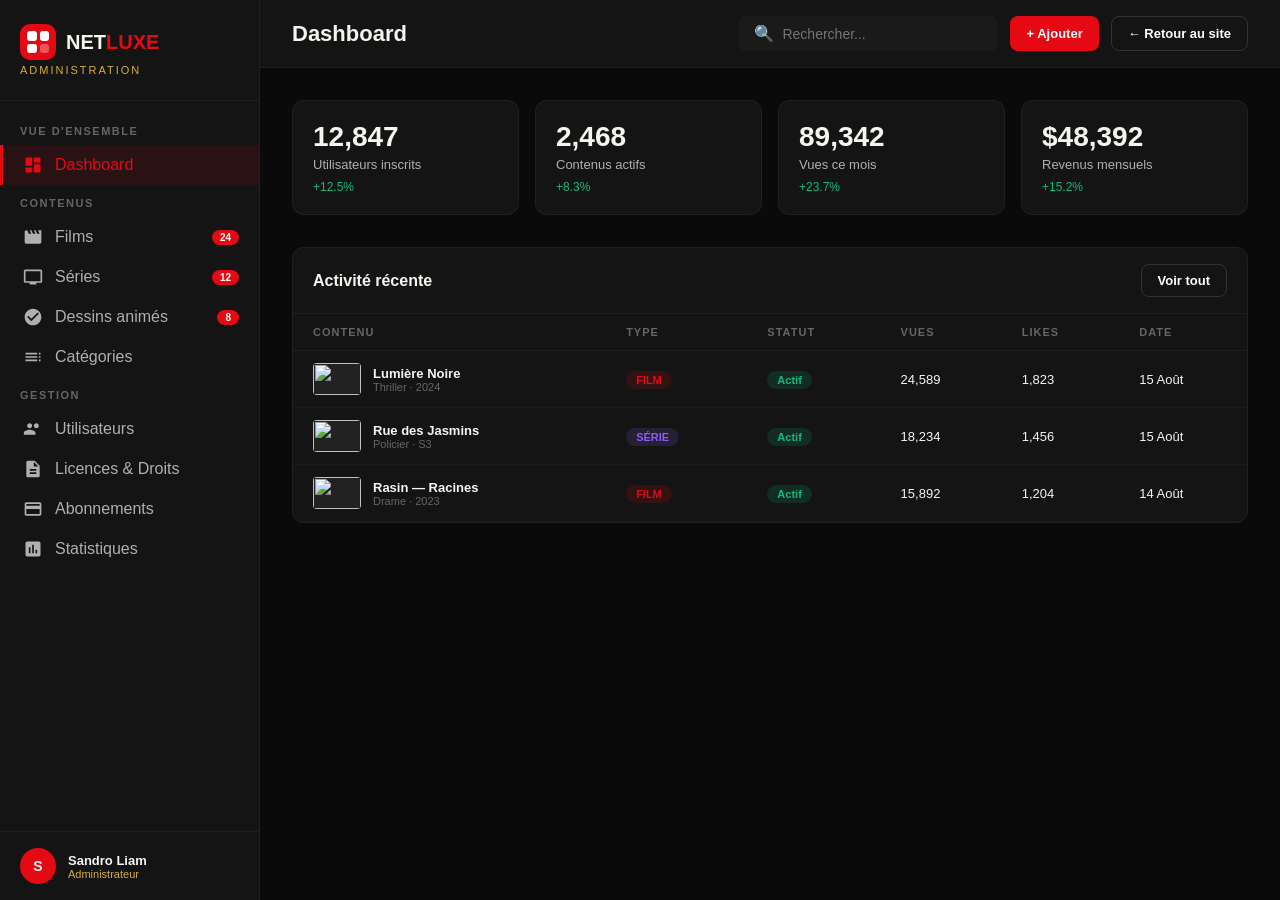
==== commit ea1ab770: "v7: quick access, bouton admin, liens entre pages" ====
--- a/admin.html
+++ b/admin.html
@@ -140,7 +140,7 @@
   </aside>
 
   <main class="main">
-    <div class="topbar"><h1 class="topbar-title" id="pgTitle">Dashboard</h1><div class="topbar-act"><div class="srch"><span>🔍</span><input placeholder="Rechercher..."></div><button class="btn btn-p" onclick="openModal()">+ Ajouter</button></div></div>
+    <div class="topbar"><h1 class="topbar-title" id="pgTitle">Dashboard</h1><div class="topbar-act"><div class="srch"><span>🔍</span><input placeholder="Rechercher..."></div><button class="btn btn-p" onclick="openModal()">+ Ajouter</button><button class="btn btn-o" onclick="window.location.href='index.html'">← Retour au site</button></div></div>
     
     <div class="content">
       <!-- Dashboard -->
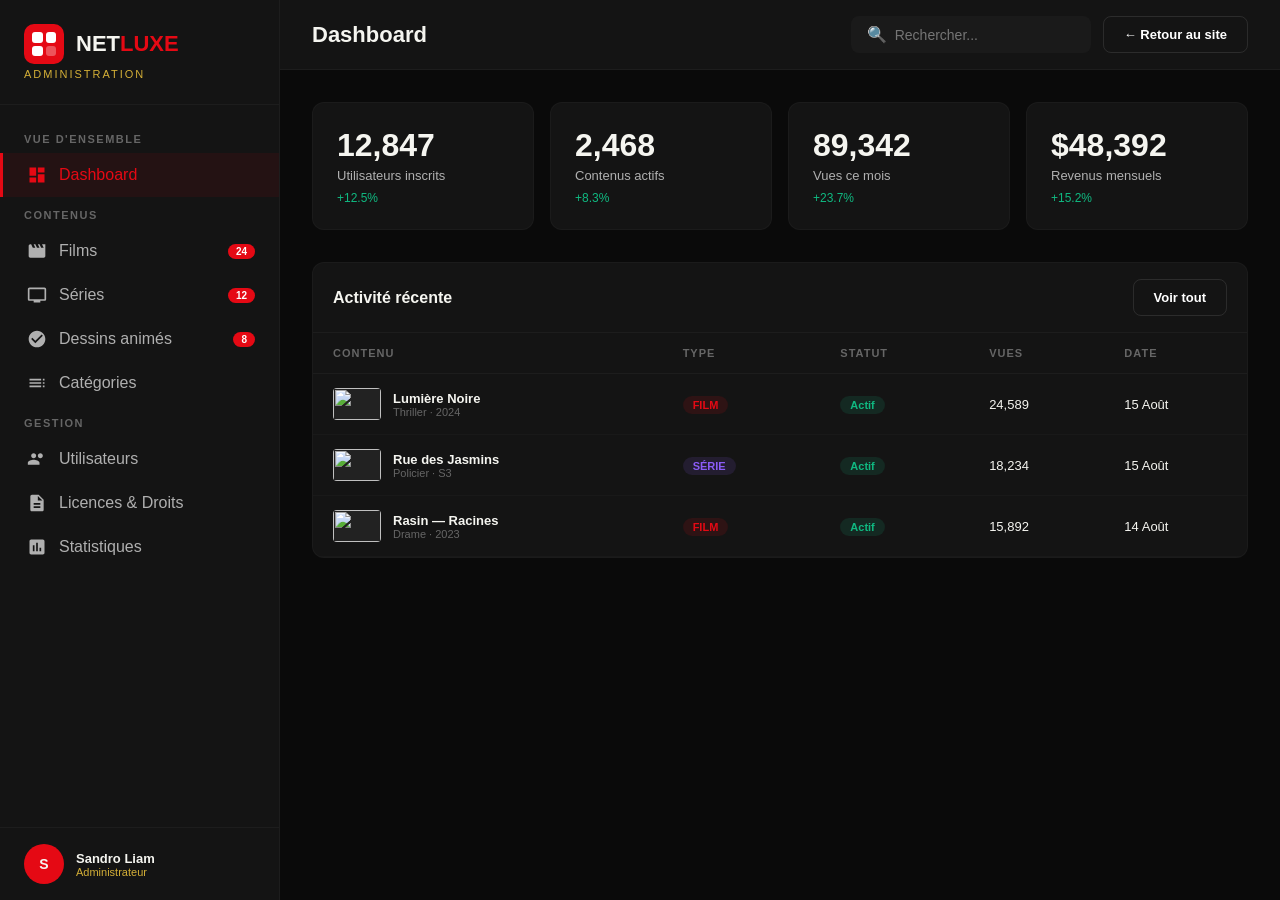
==== commit 297e88e9: "v11: admin with user profiles, preferences, history" ====
--- a/admin.html
+++ b/admin.html
@@ -1,279 +1,356 @@
 <!DOCTYPE html>
 <html lang="fr">
 <head>
-  <meta charset="UTF-8">
-  <meta name="viewport" content="width=device-width, initial-scale=1.0">
-  <title>NETLUXE — Admin</title>
-  <style>
-    :root{--bg:#0A0A0A;--s1:#141414;--s2:#1A1A1A;--s3:#222;--red:#E50914;--gold:#D4AF37;--tur:#00CED1;--pur:#8B5CF6;--grn:#10B981;--org:#F59E0B;--txt:#F5F5F0;--t2:#B0B0B0;--t3:#666;--r:12px;--rs:8px}
-    *{margin:0;padding:0;box-sizing:border-box}
-    body{font-family:'Inter',sans-serif;background:var(--bg);color:var(--txt);display:flex;min-height:100vh}
-    .sidebar{width:260px;background:var(--s1);border-right:1px solid rgba(255,255,255,.05);display:flex;flex-direction:column;position:fixed;top:0;left:0;bottom:0;z-index:100}
-    .sidebar-hdr{padding:24px 20px;border-bottom:1px solid rgba(255,255,255,.05)}
-    .logo{display:flex;align-items:center;gap:10px}
-    .logo-ic{width:36px;height:36px;background:var(--red);border-radius:10px;display:grid;grid-template-columns:1fr 1fr;gap:3px;padding:7px}
-    .logo-ic div{background:#fff;border-radius:3px}
-    .logo-ic div:last-child{background:rgba(255,255,255,.3)}
-    .logo-txt{font-size:20px;font-weight:900}
-    .logo-txt .net{color:var(--txt)}
-    .logo-txt .luxe{color:var(--red)}
-    .sidebar-sub{font-size:11px;color:var(--gold);letter-spacing:2px;margin-top:4px}
-    .sidebar-nav{flex:1;padding:12px 0;overflow-y:auto}
-    .nav-sec{padding:12px 20px 8px;font-size:11px;color:var(--t3);text-transform:uppercase;letter-spacing:1.5px;font-weight:600}
-    .nav-item{display:flex;align-items:center;gap:12px;padding:10px 20px;color:var(--t2);cursor:pointer;transition:.3s;border-left:3px solid transparent}
-    .nav-item:hover{background:rgba(255,255,255,.03);color:#fff}
-    .nav-item.act{background:rgba(229,9,20,.1);color:var(--red);border-left-color:var(--red)}
-    .nav-item svg{width:20px;height:20px}
-    .nav-badge{margin-left:auto;background:var(--red);color:#fff;font-size:10px;padding:2px 8px;border-radius:10px;font-weight:600}
-    .sidebar-ftr{padding:16px 20px;border-top:1px solid rgba(255,255,255,.05);display:flex;align-items:center;gap:12px}
-    .avatar{width:36px;height:36px;border-radius:50%;background:var(--red);display:flex;align-items:center;justify-content:center;font-weight:bold;font-size:14px}
-    .info .nm{font-size:13px;font-weight:600}
-    .info .rl{font-size:11px;color:var(--gold)}
-    
-    .main{flex:1;margin-left:260px;display:flex;flex-direction:column}
-    .topbar{background:var(--s1);border-bottom:1px solid rgba(255,255,255,.05);padding:16px 32px;display:flex;align-items:center;justify-content:space-between;position:sticky;top:0;z-index:50}
-    .topbar-title{font-size:22px;font-weight:700}
-    .topbar-act{display:flex;gap:12px}
-    .srch{display:flex;align-items:center;background:var(--s2);border-radius:var(--rs);padding:8px 16px;gap:8px}
-    .srch input{background:none;border:none;color:#fff;outline:none;font-size:14px;width:200px}
-    .btn{display:inline-flex;align-items:center;justify-content:center;gap:8px;padding:8px 16px;border-radius:var(--rs);font-size:13px;font-weight:600;cursor:pointer;border:none;transition:.3s}
-    .btn-p{background:var(--red);color:#fff}
-    .btn-p:hover{background:#ff1a2b}
-    .btn-o{background:transparent;border:1px solid #333;color:#fff}
-    .btn-o:hover{background:rgba(255,255,255,.05)}
-    
-    .content{padding:32px;flex:1}
-    
-    .stats-grid{display:grid;grid-template-columns:repeat(4,1fr);gap:16px;margin-bottom:32px}
-    .stat-card{background:var(--s1);border-radius:var(--r);padding:20px;border:1px solid rgba(255,255,255,.05)}
-    .stat-val{font-size:28px;font-weight:700;margin-bottom:4px}
-    .stat-lbl{color:var(--t2);font-size:13px}
-    .stat-chg{font-size:12px;margin-top:8px}
-    .stat-chg.up{color:var(--grn)}
-    .stat-chg.dn{color:var(--red)}
-    
-    .table-wrap{background:var(--s1);border-radius:var(--r);border:1px solid rgba(255,255,255,.05);overflow:hidden}
-    .table-hdr{padding:16px 20px;display:flex;justify-content:space-between;align-items:center;border-bottom:1px solid rgba(255,255,255,.05)}
-    .table-title{font-size:16px;font-weight:600}
-    table{width:100%;border-collapse:collapse}
-    th,td{padding:12px 20px;text-align:left;font-size:13px}
-    th{color:var(--t3);font-weight:600;font-size:11px;text-transform:uppercase;letter-spacing:1px;border-bottom:1px solid rgba(255,255,255,.05)}
-    td{border-bottom:1px solid rgba(255,255,255,.03)}
-    tr:hover td{background:rgba(255,255,255,.02)}
-    
-    .cel{display:flex;align-items:center;gap:12px}
-    .cel-img{width:48px;height:32px;border-radius:4px;background:var(--s3);overflow:hidden;flex-shrink:0}
-    .cel-img img{width:100%;height:100%;object-fit:cover}
-    .cel-info .t{font-weight:600;font-size:13px}
-    .cel-info .m{font-size:11px;color:var(--t3)}
-    
-    .badge{padding:3px 10px;border-radius:12px;font-size:11px;font-weight:600}
-    .badge-act{background:rgba(16,185,129,.15);color:var(--grn)}
-    .badge-exp{background:rgba(239,68,68,.15);color:var(--red)}
-    .badge-pend{background:rgba(245,158,11,.15);color:var(--org)}
-    .badge-film{background:rgba(229,9,20,.15);color:var(--red)}
-    .badge-ser{background:rgba(139,92,246,.15);color:var(--pur)}
-    .badge-anim{background:rgba(0,206,209,.15);color:var(--tur)}
-    
-    .act-cell{display:flex;gap:8px}
-    .act-btn{width:28px;height:28px;border-radius:6px;border:none;cursor:pointer;display:flex;align-items:center;justify-content:center;background:rgba(255,255,255,.05);color:var(--t2);font-size:12px;transition:.3s}
-    .act-btn:hover{background:rgba(255,255,255,.1);color:#fff}
-    .act-btn.del:hover{background:rgba(239,68,68,.2);color:var(--red)}
-    
-    .pag{display:flex;justify-content:space-between;align-items:center;padding:16px 20px;font-size:13px;color:var(--t2)}
-    .pag-btns{display:flex;gap:4px}
-    .pag-btn{width:32px;height:32px;border-radius:6px;border:none;background:rgba(255,255,255,.05);color:var(--t2);cursor:pointer;font-size:13px}
-    .pag-btn.act{background:var(--red);color:#fff}
-    
-    .modal-ov{display:none;position:fixed;inset:0;background:rgba(0,0,0,.8);z-index:200;align-items:center;justify-content:center;padding:24px}
-    .modal-ov.act{display:flex}
-    .modal{background:var(--s1);border-radius:16px;width:100%;max-width:600px;max-height:80vh;overflow-y:auto;border:1px solid rgba(255,255,255,.1)}
-    .modal-hdr{padding:20px 24px;border-bottom:1px solid rgba(255,255,255,.05);display:flex;justify-content:space-between;align-items:center}
-    .modal-tlt{font-size:18px;font-weight:600}
-    .modal-cls{background:none;border:none;color:var(--t2);font-size:20px;cursor:pointer}
-    .modal-bdy{padding:24px}
-    .form-group{margin-bottom:16px}
-    .form-lbl{display:block;font-size:13px;color:var(--t2);margin-bottom:6px}
-    .form-inp{width:100%;padding:10px 14px;background:var(--s2);border:1px solid rgba(255,255,255,.1);border-radius:var(--rs);color:#fff;font-size:14px;outline:none}
-    .form-inp:focus{border-color:var(--red)}
-    .form-row{display:grid;grid-template-columns:1fr 1fr;gap:16px}
-    .form-sel{width:100%;padding:10px 14px;background:var(--s2);border:1px solid rgba(255,255,255,.1);border-radius:var(--rs);color:#fff;font-size:14px;outline:none}
-    .form-text{width:100%;padding:10px 14px;background:var(--s2);border:1px solid rgba(255,255,255,.1);border-radius:var(--rs);color:#fff;font-size:14px;outline:none;resize:vertical;min-height:80px}
-    
-    .page-sec{display:none}
-    .page-sec.act{display:block}
-    
-    @media(max-width:768px){
-      .sidebar{width:60px}
-      .sidebar .nav-sec,.sidebar .nav-item span,.sidebar .sidebar-sub,.sidebar .info{display:none}
-      .sidebar-hdr{padding:16px 10px}
-      .main{margin-left:60px}
-      .stats-grid{grid-template-columns:repeat(2,1fr)}
-      .content{padding:16px}
-      .topbar{padding:12px 16px}
-    }
-  </style>
+<meta charset="UTF-8">
+<meta name="viewport" content="width=device-width, initial-scale=1.0">
+<title>NETLUXE — Administration</title>
+<style>
+*{margin:0;padding:0;box-sizing:border-box}
+:root{--bg:#0A0A0A;--s1:#141414;--s2:#1A1A1A;--s3:#222;--red:#E50914;--gold:#D4AF37;--grn:#10B981;--org:#F59E0B;--txt:#F5F5F0;--t2:#B0B0B0;--t3:#666}
+body{font-family:-apple-system,BlinkMacSystemFont,'Segoe UI',sans-serif;background:var(--bg);color:var(--txt);display:flex;min-height:100vh}
+::-webkit-scrollbar{width:0;height:0}
+
+.sidebar{width:280px;background:var(--s1);border-right:1px solid rgba(255,255,255,.04);display:flex;flex-direction:column;position:fixed;top:0;left:0;bottom:0;z-index:100}
+.sidebar-hdr{padding:24px;border-bottom:1px solid rgba(255,255,255,.04)}
+.logo{display:flex;align-items:center;gap:12px}
+.logo-ic{width:40px;height:40px;background:var(--red);border-radius:10px;display:grid;grid-template-columns:1fr 1fr;gap:3px;padding:8px}
+.logo-ic div{background:#fff;border-radius:3px}
+.logo-ic div:last-child{background:rgba(255,255,255,.3)}
+.logo-txt{font-size:22px;font-weight:900}
+.logo-txt .net{color:var(--txt)}
+.logo-txt .luxe{color:var(--red)}
+.sidebar-sub{font-size:11px;color:var(--gold);letter-spacing:2px;margin-top:4px}
+.sidebar-nav{flex:1;padding:16px 0;overflow-y:auto}
+.nav-sec{padding:12px 24px 8px;font-size:11px;color:var(--t3);text-transform:uppercase;letter-spacing:1.5px;font-weight:600}
+.nav-item{display:flex;align-items:center;gap:12px;padding:12px 24px;color:var(--t2);cursor:pointer;transition:.2s;border-left:3px solid transparent}
+.nav-item:hover{background:rgba(255,255,255,.03);color:#fff}
+.nav-item.act{background:rgba(229,9,20,.08);color:var(--red);border-left-color:var(--red)}
+.nav-item svg{width:20px;height:20px;flex-shrink:0}
+.nav-badge{margin-left:auto;background:var(--red);color:#fff;font-size:10px;padding:2px 8px;border-radius:10px;font-weight:600}
+.sidebar-ftr{padding:16px 24px;border-top:1px solid rgba(255,255,255,.04);display:flex;align-items:center;gap:12px}
+.avatar{width:40px;height:40px;border-radius:50%;background:var(--red);display:flex;align-items:center;justify-content:center;font-weight:bold;font-size:14px}
+.info .nm{font-size:13px;font-weight:600}
+.info .rl{font-size:11px;color:var(--gold)}
+
+.main{flex:1;margin-left:280px;display:flex;flex-direction:column}
+.topbar{background:var(--s1);border-bottom:1px solid rgba(255,255,255,.04);padding:16px 32px;display:flex;align-items:center;justify-content:space-between;position:sticky;top:0;z-index:50}
+.topbar-title{font-size:22px;font-weight:700}
+.topbar-act{display:flex;gap:12px}
+.srch{display:flex;align-items:center;background:var(--s2);border-radius:8px;padding:8px 16px;gap:8px}
+.srch input{background:none;border:none;color:#fff;outline:none;font-size:14px;width:180px}
+.btn{display:inline-flex;align-items:center;justify-content:center;gap:8px;padding:10px 20px;border-radius:8px;font-size:13px;font-weight:600;cursor:pointer;border:none;transition:.2s}
+.btn-p{background:var(--red);color:#fff}
+.btn-p:hover{background:#ff1a2b}
+.btn-o{background:transparent;border:1px solid rgba(255,255,255,.1);color:#fff}
+.btn-o:hover{background:rgba(255,255,255,.05)}
+
+.content{padding:32px;flex:1}
+
+.stats-grid{display:grid;grid-template-columns:repeat(auto-fill,minmax(200px,1fr));gap:16px;margin-bottom:32px}
+.stat-card{background:var(--s1);border-radius:12px;padding:24px;border:1px solid rgba(255,255,255,.03)}
+.stat-val{font-size:32px;font-weight:700;margin-bottom:4px}
+.stat-lbl{color:var(--t2);font-size:13px}
+.stat-chg{font-size:12px;margin-top:8px}
+.stat-chg.up{color:var(--grn)}
+.stat-chg.dn{color:var(--red)}
+
+.table-wrap{background:var(--s1);border-radius:12px;border:1px solid rgba(255,255,255,.03);overflow:hidden}
+.table-hdr{padding:16px 20px;display:flex;justify-content:space-between;align-items:center;border-bottom:1px solid rgba(255,255,255,.04)}
+.table-title{font-size:16px;font-weight:600}
+table{width:100%;border-collapse:collapse}
+th,td{padding:14px 20px;text-align:left;font-size:13px}
+th{color:var(--t3);font-weight:600;font-size:11px;text-transform:uppercase;letter-spacing:1px;border-bottom:1px solid rgba(255,255,255,.04)}
+td{border-bottom:1px solid rgba(255,255,255,.02)}
+tr:hover td{background:rgba(255,255,255,.02)}
+
+.cel{display:flex;align-items:center;gap:12px}
+.cel-img{width:48px;height:32px;border-radius:4px;background:var(--s3);overflow:hidden;flex-shrink:0}
+.cel-img img{width:100%;height:100%;object-fit:cover}
+.cel-av{width:36px;height:36px;border-radius:50%;display:flex;align-items:center;justify-content:center;font-weight:bold;font-size:13px;color:#fff;overflow:hidden;flex-shrink:0}
+.cel-av img{width:100%;height:100%;object-fit:cover}
+.cel-info .t{font-weight:600;font-size:13px}
+.cel-info .m{font-size:11px;color:var(--t3)}
+
+.badge{padding:3px 10px;border-radius:12px;font-size:11px;font-weight:600}
+.badge-act{background:rgba(16,185,129,.12);color:var(--grn)}
+.badge-exp{background:rgba(239,68,68,.12);color:var(--red)}
+.badge-pend{background:rgba(245,158,11,.12);color:var(--org)}
+.badge-film{background:rgba(229,9,20,.12);color:var(--red)}
+.badge-ser{background:rgba(139,92,246,.12);color:#8B5CF6}
+.badge-anim{background:rgba(0,206,209,.12);color:var(--tur)}
+
+.act-cell{display:flex;gap:8px}
+.act-btn{width:32px;height:32px;border-radius:6px;border:none;cursor:pointer;display:flex;align-items:center;justify-content:center;background:rgba(255,255,255,.04);color:var(--t2);font-size:12px;transition:.2s}
+.act-btn:hover{background:rgba(255,255,255,.08);color:#fff}
+.act-btn.del:hover{background:rgba(239,68,68,.15);color:var(--red)}
+
+.pag{display:flex;justify-content:space-between;align-items:center;padding:16px 20px;font-size:13px;color:var(--t2)}
+.pag-btns{display:flex;gap:4px}
+.pag-btn{width:32px;height:32px;border-radius:6px;border:none;background:rgba(255,255,255,.04);color:var(--t2);cursor:pointer;font-size:13px}
+.pag-btn.act{background:var(--red);color:#fff}
+
+.modal-ov{display:none;position:fixed;inset:0;background:rgba(0,0,0,.8);z-index:200;align-items:center;justify-content:center;padding:24px}
+.modal-ov.act{display:flex}
+.modal{background:var(--s1);border-radius:16px;width:100%;max-width:600px;max-height:85vh;overflow-y:auto;border:1px solid rgba(255,255,255,.05)}
+.modal-hdr{padding:20px 24px;border-bottom:1px solid rgba(255,255,255,.04);display:flex;justify-content:space-between;align-items:center}
+.modal-tlt{font-size:18px;font-weight:600}
+.modal-cls{background:none;border:none;color:var(--t2);font-size:22px;cursor:pointer;width:36px;height:36px;border-radius:50%}
+.modal-cls:hover{background:rgba(255,255,255,.05)}
+.modal-bdy{padding:24px}
+
+.form-group{margin-bottom:16px}
+.form-lbl{display:block;font-size:13px;color:var(--t2);margin-bottom:6px}
+.form-inp{width:100%;padding:12px 14px;background:var(--s2);border:1px solid rgba(255,255,255,.08);border-radius:8px;color:#fff;font-size:14px;outline:none}
+.form-inp:focus{border-color:var(--red)}
+.form-row{display:grid;grid-template-columns:1fr 1fr;gap:16px}
+.form-sel{width:100%;padding:12px 14px;background:var(--s2);border:1px solid rgba(255,255,255,.08);border-radius:8px;color:#fff;font-size:14px;outline:none}
+
+.page-sec{display:none}
+.page-sec.act{display:block}
+
+@media(max-width:768px){
+  .sidebar{width:60px}
+  .sidebar .nav-sec,.sidebar .nav-item span,.sidebar .sidebar-sub,.sidebar .info{display:none}
+  .sidebar-hdr{padding:16px 10px}
+  .main{margin-left:60px}
+  .stats-grid{grid-template-columns:repeat(2,1fr)}
+  .content{padding:16px}
+  .topbar{padding:12px 16px}
+}
+</style>
 </head>
 <body>
-  <aside class="sidebar">
-    <div class="sidebar-hdr">
-      <div class="logo"><div class="logo-ic"><div></div><div></div><div></div><div></div></div><span class="logo-txt"><span class="net">NET</span><span class="luxe">LUXE</span></span></div>
-      <div class="sidebar-sub">ADMINISTRATION</div>
-    </div>
-    <nav class="sidebar-nav">
-      <div class="nav-sec">Vue d'ensemble</div>
-      <div class="nav-item act" onclick="showPage('dash')"><svg fill="currentColor" viewBox="0 0 24 24"><path d="M3 13h8V3H3v10zm0 8h8v-6H3v6zm10 0h8V11h-8v10zm0-18v6h8V3h-8z"/></svg><span>Dashboard</span></div>
-      
-      <div class="nav-sec">Contenus</div>
-      <div class="nav-item" onclick="showPage('films')"><svg fill="currentColor" viewBox="0 0 24 24"><path d="M18 4l2 4h-3l-2-4h-2l2 4h-3l-2-4H8l2 4H7L5 4H4c-1.1 0-1.99.9-1.99 2L2 18c0 1.1.9 2 2 2h16c1.1 0 2-.9 2-2V4h-4z"/></svg><span>Films</span><span class="nav-badge">24</span></div>
-      <div class="nav-item" onclick="showPage('series')"><svg fill="currentColor" viewBox="0 0 24 24"><path d="M21 3H3c-1.1 0-2 .9-2 2v12c0 1.1.9 2 2 2h5v2h8v-2h5c1.1 0 1.99-.9 1.99-2L23 5c0-1.1-.9-2-2-2zm0 14H3V5h18v12z"/></svg><span>Séries</span><span class="nav-badge">12</span></div>
-      <div class="nav-item" onclick="showPage('cartoons')"><svg fill="currentColor" viewBox="0 0 24 24"><path d="M12 2C6.48 2 2 6.48 2 12s4.48 10 10 10 10-4.48 10-10S17.52 2 12 2zm-2 15l-5-5 1.41-1.41L10 14.17l7.59-7.59L19 8l-9 9z"/></svg><span>Dessins animés</span><span class="nav-badge">8</span></div>
-      <div class="nav-item" onclick="showPage('cats')"><svg fill="currentColor" viewBox="0 0 24 24"><path d="M3 9h14V7H3v2zm0 4h14v-2H3v2zm0 4h14v-2H3v2zm16 0h2v-2h-2v2zm0-10v2h2V7h-2zm0 6h2v-2h-2v2z"/></svg><span>Catégories</span></div>
-      
-      <div class="nav-sec">Gestion</div>
-      <div class="nav-item" onclick="showPage('users')"><svg fill="currentColor" viewBox="0 0 24 24"><path d="M16 11c1.66 0 2.99-1.34 2.99-3S17.66 5 16 5c-1.66 0-3 1.34-3 3s1.34 3 3 3zm-8 0c1.66 0 2.99-1.34 2.99-3S9.66 5 8 5C6.34 5 5 6.34 5 8s1.34 3 3 3zm0 2c-2.33 0-7 1.17-7 3.5V19h14v-2.5c0-2.33-4.67-3.5-7-3.5z"/></svg><span>Utilisateurs</span></div>
-      <div class="nav-item" onclick="showPage('lics')"><svg fill="currentColor" viewBox="0 0 24 24"><path d="M14 2H6c-1.1 0-1.99.9-1.99 2L4 20c0 1.1.89 2 1.99 2H18c1.1 0 2-.9 2-2V8l-6-6zm2 16H8v-2h8v2zm0-4H8v-2h8v2zm-3-5V3.5L18.5 9H13z"/></svg><span>Licences & Droits</span></div>
-      <div class="nav-item" onclick="showPage('subs')"><svg fill="currentColor" viewBox="0 0 24 24"><path d="M20 4H4c-1.11 0-1.99.89-1.99 2L2 18c0 1.11.89 2 2 2h16c1.11 0 2-.89 2-2V6c0-1.11-.89-2-2-2zm0 14H4v-6h16v6zm0-10H4V6h16v2z"/></svg><span>Abonnements</span></div>
-      <div class="nav-item" onclick="showPage('stats')"><svg fill="currentColor" viewBox="0 0 24 24"><path d="M19 3H5c-1.1 0-2 .9-2 2v14c0 1.1.9 2 2 2h14c1.1 0 2-.9 2-2V5c0-1.1-.9-2-2-2zM9 17H7v-7h2v7zm4 0h-2V7h2v10zm4 0h-2v-4h2v4z"/></svg><span>Statistiques</span></div>
-    </nav>
-    <div class="sidebar-ftr"><div class="avatar">S</div><div class="info"><div class="nm">Sandro Liam</div><div class="rl">Administrateur</div></div></div>
-  </aside>
-
-  <main class="main">
-    <div class="topbar"><h1 class="topbar-title" id="pgTitle">Dashboard</h1><div class="topbar-act"><div class="srch"><span>🔍</span><input placeholder="Rechercher..."></div><button class="btn btn-p" onclick="openModal()">+ Ajouter</button><button class="btn btn-o" onclick="window.location.href='index.html'">← Retour au site</button></div></div>
+<aside class="sidebar">
+  <div class="sidebar-hdr">
+    <div class="logo"><div class="logo-ic"><div></div><div></div><div></div><div></div></div><span class="logo-txt"><span class="net">NET</span><span class="luxe">LUXE</span></span></div>
+    <div class="sidebar-sub">ADMINISTRATION</div>
+  </div>
+  <nav class="sidebar-nav">
+    <div class="nav-sec">Vue d'ensemble</div>
+    <div class="nav-item act" onclick="showPage('dash')"><svg fill="currentColor" viewBox="0 0 24 24"><path d="M3 13h8V3H3v10zm0 8h8v-6H3v6zm10 0h8V11h-8v10zm0-18v6h8V3h-8z"/></svg><span>Dashboard</span></div>
     
-    <div class="content">
-      <!-- Dashboard -->
-      <div class="page-sec act" id="pg-dash">
-        <div class="stats-grid">
-          <div class="stat-card"><div class="stat-val">12,847</div><div class="stat-lbl">Utilisateurs inscrits</div><div class="stat-chg up">+12.5%</div></div>
-          <div class="stat-card"><div class="stat-val">2,468</div><div class="stat-lbl">Contenus actifs</div><div class="stat-chg up">+8.3%</div></div>
-          <div class="stat-card"><div class="stat-val">89,342</div><div class="stat-lbl">Vues ce mois</div><div class="stat-chg up">+23.7%</div></div>
-          <div class="stat-card"><div class="stat-val">$48,392</div><div class="stat-lbl">Revenus mensuels</div><div class="stat-chg up">+15.2%</div></div>
-        </div>
-        <div class="table-wrap">
-          <div class="table-hdr"><h3 class="table-title">Activité récente</h3><button class="btn btn-o">Voir tout</button></div>
-          <table><thead><tr><th>Contenu</th><th>Type</th><th>Statut</th><th>Vues</th><th>Likes</th><th>Date</th></tr></thead>
-          <tbody>
-            <tr><td><div class="cel"><div class="cel-img"><img src="https://images.unsplash.com/photo-1536440136628-849c177e76a1?w=100"></div><div class="cel-info"><div class="t">Lumière Noire</div><div class="m">Thriller · 2024</div></div></div></td><td><span class="badge badge-film">FILM</span></td><td><span class="badge badge-act">Actif</span></td><td>24,589</td><td>1,823</td><td>15 Août</td></tr>
-            <tr><td><div class="cel"><div class="cel-img"><img src="https://images.unsplash.com/photo-1517248135467-4c7edcad34c4?w=100"></div><div class="cel-info"><div class="t">Rue des Jasmins</div><div class="m">Policier · S3</div></div></div></td><td><span class="badge badge-ser">SÉRIE</span></td><td><span class="badge badge-act">Actif</span></td><td>18,234</td><td>1,456</td><td>15 Août</td></tr>
-            <tr><td><div class="cel"><div class="cel-img"><img src="https://images.unsplash.com/photo-1518684079-3c830dcef090?w=100"></div><div class="cel-info"><div class="t">Rasin — Racines</div><div class="m">Drame · 2023</div></div></div></td><td><span class="badge badge-film">FILM</span></td><td><span class="badge badge-act">Actif</span></td><td>15,892</td><td>1,204</td><td>14 Août</td></tr>
-          </tbody>
-          </table>
-        </div>
+    <div class="nav-sec">Contenus</div>
+    <div class="nav-item" onclick="showPage('films')"><svg fill="currentColor" viewBox="0 0 24 24"><path d="M18 4l2 4h-3l-2-4h-2l2 4h-3l-2-4H8l2 4H7L5 4H4c-1.1 0-1.99.9-1.99 2L2 18c0 1.1.9 2 2 2h16c1.1 0 2-.9 2-2V4h-4z"/></svg><span>Films</span><span class="nav-badge">24</span></div>
+    <div class="nav-item" onclick="showPage('series')"><svg fill="currentColor" viewBox="0 0 24 24"><path d="M21 3H3c-1.1 0-2 .9-2 2v12c0 1.1.9 2 2 2h5v2h8v-2h5c1.1 0 1.99-.9 1.99-2L23 5c0-1.1-.9-2-2-2zm0 14H3V5h18v12z"/></svg><span>Séries</span><span class="nav-badge">12</span></div>
+    <div class="nav-item" onclick="showPage('cartoons')"><svg fill="currentColor" viewBox="0 0 24 24"><path d="M12 2C6.48 2 2 6.48 2 12s4.48 10 10 10 10-4.48 10-10S17.52 2 12 2zm-2 15l-5-5 1.41-1.41L10 14.17l7.59-7.59L19 8l-9 9z"/></svg><span>Dessins animés</span><span class="nav-badge">8</span></div>
+    <div class="nav-item" onclick="showPage('cats')"><svg fill="currentColor" viewBox="0 0 24 24"><path d="M3 9h14V7H3v2zm0 4h14v-2H3v2zm0 4h14v-2H3v2zm16 0h2v-2h-2v2zm0-10v2h2V7h-2zm0 6h2v-2h-2v2z"/></svg><span>Catégories</span></div>
+    
+    <div class="nav-sec">Gestion</div>
+    <div class="nav-item" onclick="showPage('users')"><svg fill="currentColor" viewBox="0 0 24 24"><path d="M16 11c1.66 0 2.99-1.34 2.99-3S17.66 5 16 5c-1.66 0-3 1.34-3 3s1.34 3 3 3zm-8 0c1.66 0 2.99-1.34 2.99-3S9.66 5 8 5C6.34 5 5 6.34 5 8s1.34 3 3 3zm0 2c-2.33 0-7 1.17-7 3.5V19h14v-2.5c0-2.33-4.67-3.5-7-3.5z"/></svg><span>Utilisateurs</span></div>
+    <div class="nav-item" onclick="showPage('lics')"><svg fill="currentColor" viewBox="0 0 24 24"><path d="M14 2H6c-1.1 0-1.99.9-1.99 2L4 20c0 1.1.89 2 1.99 2H18c1.1 0 2-.9 2-2V8l-6-6zm2 16H8v-2h8v2zm0-4H8v-2h8v2zm-3-5V3.5L18.5 9H13z"/></svg><span>Licences & Droits</span></div>
+    <div class="nav-item" onclick="showPage('stats')"><svg fill="currentColor" viewBox="0 0 24 24"><path d="M19 3H5c-1.1 0-2 .9-2 2v14c0 1.1.9 2 2 2h14c1.1 0 2-.9 2-2V5c0-1.1-.9-2-2-2zM9 17H7v-7h2v7zm4 0h-2V7h2v10zm4 0h-2v-4h2v4z"/></svg><span>Statistiques</span></div>
+  </nav>
+  <div class="sidebar-ftr"><div class="avatar">S</div><div class="info"><div class="nm">Sandro Liam</div><div class="rl">Administrateur</div></div></div>
+</aside>
+
+<main class="main">
+  <div class="topbar"><h1 class="topbar-title" id="pgTitle">Dashboard</h1><div class="topbar-act"><div class="srch"><span>🔍</span><input placeholder="Rechercher..."></div><button class="btn btn-o" onclick="window.location.href='index.html'">← Retour au site</button></div></div>
+  
+  <div class="content">
+    <!-- Dashboard -->
+    <div class="page-sec act" id="pg-dash">
+      <div class="stats-grid">
+        <div class="stat-card"><div class="stat-val">12,847</div><div class="stat-lbl">Utilisateurs inscrits</div><div class="stat-chg up">+12.5%</div></div>
+        <div class="stat-card"><div class="stat-val">2,468</div><div class="stat-lbl">Contenus actifs</div><div class="stat-chg up">+8.3%</div></div>
+        <div class="stat-card"><div class="stat-val">89,342</div><div class="stat-lbl">Vues ce mois</div><div class="stat-chg up">+23.7%</div></div>
+        <div class="stat-card"><div class="stat-val">$48,392</div><div class="stat-lbl">Revenus mensuels</div><div class="stat-chg up">+15.2%</div></div>
       </div>
-
-      <!-- Films -->
-      <div class="page-sec" id="pg-films">
-        <div class="table-wrap"><div class="table-hdr"><h3 class="table-title">Films (24)</h3><button class="btn btn-p" onclick="openModal()">+ Ajouter un film</button></div>
-        <table><thead><tr><th>Film</th><th>Genre</th><th>Année</th><th>Langue</th><th>Pays</th><th>Licence</th><th>Actions</th></tr></thead>
+      <div class="table-wrap">
+        <div class="table-hdr"><h3 class="table-title">Activité récente</h3><button class="btn btn-o">Voir tout</button></div>
+        <table><thead><tr><th>Contenu</th><th>Type</th><th>Statut</th><th>Vues</th><th>Date</th></tr></thead>
         <tbody>
-          <tr><td><div class="cel"><div class="cel-img"><img src="https://images.unsplash.com/photo-1536440136628-849c177e76a1?w=100"></div><div class="cel-info"><div class="t">Lumière Noire</div><div class="m">2h18m · ★ 4.8</div></div></div></td><td>Thriller</td><td>2024</td><td>FR/CR</td><td>Haïti</td><td><span class="badge badge-act">Valide</span></td><td class="act-cell"><button class="act-btn">✏️</button><button class="act-btn">📄</button><button class="act-btn del">🗑</button></td></tr>
-          <tr><td><div class="cel"><div class="cel-img"><img src="https://images.unsplash.com/photo-1518684079-3c830dcef090?w=100"></div><div class="cel-info"><div class="t">Rasin — Racines</div><div class="m">1h52m · ★ 4.7</div></div></div></td><td>Drame</td><td>2023</td><td>CR</td><td>Haïti</td><td><span class="badge badge-act">Valide</span></td><td class="act-cell"><button class="act-btn">✏️</button><button class="act-btn">📄</button><button class="act-btn del">🗑</button></td></tr>
-        </tbody></table></div>
+          <tr><td><div class="cel"><div class="cel-img"><img src="https://images.unsplash.com/photo-1536440136628-849c177e76a1?w=100"></div><div class="cel-info"><div class="t">Lumière Noire</div><div class="m">Thriller · 2024</div></div></div></td><td><span class="badge badge-film">FILM</span></td><td><span class="badge badge-act">Actif</span></td><td>24,589</td><td>15 Août</td></tr>
+          <tr><td><div class="cel"><div class="cel-img"><img src="https://images.unsplash.com/photo-1517248135467-4c7edcad34c4?w=100"></div><div class="cel-info"><div class="t">Rue des Jasmins</div><div class="m">Policier · S3</div></div></div></td><td><span class="badge badge-ser">SÉRIE</span></td><td><span class="badge badge-act">Actif</span></td><td>18,234</td><td>15 Août</td></tr>
+          <tr><td><div class="cel"><div class="cel-img"><img src="https://images.unsplash.com/photo-1518684079-3c830dcef090?w=100"></div><div class="cel-info"><div class="t">Rasin — Racines</div><div class="m">Drame · 2023</div></div></div></td><td><span class="badge badge-film">FILM</span></td><td><span class="badge badge-act">Actif</span></td><td>15,892</td><td>14 Août</td></tr>
+        </tbody>
+        </table>
       </div>
-
-      <!-- Series -->
-      <div class="page-sec" id="pg-series">
-        <div class="table-wrap"><div class="table-hdr"><h3 class="table-title">Séries (12)</h3><button class="btn btn-p" onclick="openModal()">+ Ajouter une série</button></div>
-        <table><thead><tr><th>Série</th><th>Saisons</th><th>Épisodes</th><th>Genre</th><th>Statut</th><th>Actions</th></tr></thead>
-        <tbody>
-          <tr><td>Rue des Jasmins</td><td>3</td><td>24</td><td>Policier</td><td><span class="badge badge-act">Actif</span></td><td class="act-cell"><button class="act-btn">✏️</button><button class="act-btn">📄</button><button class="act-btn del">🗑</button></td></tr>
-          <tr><td>Madan Nou</td><td>2</td><td>20</td><td>Comédie</td><td><span class="badge badge-act">Actif</span></td><td class="act-cell"><button class="act-btn">✏️</button><button class="act-btn">📄</button><button class="act-btn del">🗑</button></td></tr>
-        </tbody></table></div>
+    </div>
+
+    <!-- Users -->
+    <div class="page-sec" id="pg-users">
+      <div class="table-wrap">
+        <div class="table-hdr"><h3 class="table-title">Utilisateurs & Profils</h3><button class="btn btn-o">Exporter</button></div>
+        <table><thead><tr><th>Profil</th><th>Email</th><th>Langue</th><th>Films vus</th><th>Inscription</th><th>Statut</th><th>Actions</th></tr></thead>
+        <tbody id="usersTableBody"></tbody>
+        </table>
+        <div class="pag"><span id="usersPagInfo">1-10 sur 12,847</span><div class="pag-btns"><button class="pag-btn">‹</button><button class="pag-btn act">1</button><button class="pag-btn">2</button><button class="pag-btn">›</button></div></div>
       </div>
-
-      <!-- Cartoons -->
-      <div class="page-sec" id="pg-cartoons">
-        <div class="table-wrap"><div class="table-hdr"><h3 class="table-title">Dessins animés (8)</h3><button class="btn btn-p" onclick="openModal()">+ Ajouter</button></div>
-        <table><thead><tr><th>Titre</th><th>Saisons</th><th>Épisodes</th><th>Âge</th><th>Statut</th><th>Actions</th></tr></thead>
-        <tbody>
-          <tr><td>Ti Zwa</td><td>2</td><td>26</td><td>3+</td><td><span class="badge badge-act">Actif</span></td><td class="act-cell"><button class="act-btn">✏️</button><button class="act-btn del">🗑</button></td></tr>
-        </tbody></table></div>
+    </div>
+
+    <!-- Films -->
+    <div class="page-sec" id="pg-films">
+      <div class="table-wrap"><div class="table-hdr"><h3 class="table-title">Films (24)</h3><button class="btn btn-p" onclick="openModal()">+ Ajouter un film</button></div>
+      <table><thead><tr><th>Film</th><th>Genre</th><th>Année</th><th>Langue</th><th>Pays</th><th>Licence</th><th>Actions</th></tr></thead>
+      <tbody>
+        <tr><td><div class="cel"><div class="cel-img"><img src="https://images.unsplash.com/photo-1536440136628-849c177e76a1?w=100"></div><div class="cel-info"><div class="t">Lumière Noire</div><div class="m">2h18m · ★ 4.8</div></div></div></td><td>Thriller</td><td>2024</td><td>FR/CR</td><td>Haïti</td><td><span class="badge badge-act">Valide</span></td><td class="act-cell"><button class="act-btn">✏️</button><button class="act-btn">📄</button><button class="act-btn del">🗑</button></td></tr>
+        <tr><td><div class="cel"><div class="cel-img"><img src="https://images.unsplash.com/photo-1518684079-3c830dcef090?w=100"></div><div class="cel-info"><div class="t">Rasin — Racines</div><div class="m">1h52m · ★ 4.7</div></div></div></td><td>Drame</td><td>2023</td><td>CR</td><td>Haïti</td><td><span class="badge badge-act">Valide</span></td><td class="act-cell"><button class="act-btn">✏️</button><button class="act-btn">📄</button><button class="act-btn del">🗑</button></td></tr>
+        <tr><td><div class="cel"><div class="cel-img"><img src="https://images.unsplash.com/photo-1506905925346-21bda4d32df4?w=100"></div><div class="cel-info"><div class="t">Caribbean Heat</div><div class="m">2h05m · ★ 4.5</div></div></div></td><td>Action</td><td>2024</td><td>ES</td><td>Rép. Dom.</td><td><span class="badge badge-exp">Expiré</span></td><td class="act-cell"><button class="act-btn">✏️</button><button class="act-btn">📄</button><button class="act-btn del">🗑</button></td></tr>
+      </tbody></table></div>
+    </div>
+
+    <!-- Series -->
+    <div class="page-sec" id="pg-series">
+      <div class="table-wrap"><div class="table-hdr"><h3 class="table-title">Séries (12)</h3><button class="btn btn-p" onclick="openModal()">+ Ajouter une série</button></div>
+      <table><thead><tr><th>Série</th><th>Saisons</th><th>Épisodes</th><th>Genre</th><th>Statut</th><th>Actions</th></tr></thead>
+      <tbody>
+        <tr><td><div class="cel-info"><div class="t">Rue des Jasmins</div></div></td><td>3</td><td>24</td><td>Policier</td><td><span class="badge badge-act">Actif</span></td><td class="act-cell"><button class="act-btn">✏️</button><button class="act-btn">📄</button><button class="act-btn del">🗑</button></td></tr>
+        <tr><td><div class="cel-info"><div class="t">Madan Nou</div></div></td><td>2</td><td>20</td><td>Comédie</td><td><span class="badge badge-act">Actif</span></td><td class="act-cell"><button class="act-btn">✏️</button><button class="act-btn">📄</button><button class="act-btn del">🗑</button></td></tr>
+      </tbody></table></div>
+    </div>
+
+    <!-- Cartoons -->
+    <div class="page-sec" id="pg-cartoons">
+      <div class="table-wrap"><div class="table-hdr"><h3 class="table-title">Dessins animés (8)</h3><button class="btn btn-p" onclick="openModal()">+ Ajouter</button></div>
+      <table><thead><tr><th>Titre</th><th>Saisons</th><th>Épisodes</th><th>Âge</th><th>Statut</th><th>Actions</th></tr></thead>
+      <tbody>
+        <tr><td>Ti Zwa</td><td>2</td><td>26</td><td>3+</td><td><span class="badge badge-act">Actif</span></td><td class="act-cell"><button class="act-btn">✏️</button><button class="act-btn del">🗑</button></td></tr>
+      </tbody></table></div>
+    </div>
+
+    <!-- Categories -->
+    <div class="page-sec" id="pg-cats">
+      <div class="table-wrap"><div class="table-hdr"><h3 class="table-title">Catégories</h3><button class="btn btn-p" onclick="openModal()">+ Ajouter</button></div>
+      <table><thead><tr><th>Nom</th><th>Slug</th><th>Contenus</th><th>Actions</th></tr></thead>
+      <tbody>
+        <tr><td>Thriller</td><td>thriller</td><td>34</td><td class="act-cell"><button class="act-btn">✏️</button><button class="act-btn del">🗑</button></td></tr>
+        <tr><td>Drame</td><td>drame</td><td>28</td><td class="act-cell"><button class="act-btn">✏️</button><button class="act-btn del">🗑</button></td></tr>
+        <tr><td>Action</td><td>action</td><td>22</td><td class="act-cell"><button class="act-btn">✏️</button><button class="act-btn del">🗑</button></td></tr>
+        <tr><td>Comédie</td><td>comedie</td><td>19</td><td class="act-cell"><button class="act-btn">✏️</button><button class="act-btn del">🗑</button></td></tr>
+      </tbody></table></div>
+    </div>
+
+    <!-- Licenses -->
+    <div class="page-sec" id="pg-lics">
+      <div class="table-wrap"><div class="table-hdr"><h3 class="table-title">Licences & Droits</h3><button class="btn btn-p" onclick="openModal()">+ Ajouter licence</button></div>
+      <table><thead><tr><th>Contenu</th><th>Propriétaire</th><th>Type</th><th>Territoire</th><th>Début</th><th>Expiration</th><th>Statut</th></tr></thead>
+      <tbody>
+        <tr><td>Lumière Noire</td><td>Studio Créole</td><td>Exclusif</td><td>Monde entier</td><td>01 Jan 2024</td><td>31 Déc 2027</td><td><span class="badge badge-act">Valide</span></td></tr>
+        <tr><td>Caribbean Heat</td><td>Caribbean Films</td><td>Non-exclusif</td><td>Caraïbes</td><td>01 Mar 2024</td><td>30 Août 2026</td><td><span class="badge badge-exp">Expiré</span></td></tr>
+      </tbody></table></div>
+    </div>
+
+    <!-- Stats -->
+    <div class="page-sec" id="pg-stats">
+      <div class="stats-grid">
+        <div class="stat-card"><div class="stat-val">2,468</div><div class="stat-lbl">Contenus totaux</div></div>
+        <div class="stat-card"><div class="stat-val">1.2M</div><div class="stat-lbl">Vues totales</div><div class="stat-chg up">+23%</div></div>
+        <div class="stat-card"><div class="stat-val">89.3K</div><div class="stat-lbl">Vues ce mois</div><div class="stat-chg up">+12%</div></div>
+        <div class="stat-card"><div class="stat-val">48.4K$</div><div class="stat-lbl">Revenus</div><div class="stat-chg up">+15%</div></div>
+        <div class="stat-card"><div class="stat-val">12,847</div><div class="stat-lbl">Utilisateurs</div><div class="stat-chg up">+8%</div></div>
+        <div class="stat-card"><div class="stat-val">4.6</div><div class="stat-lbl">Note moyenne</div></div>
       </div>
-
-      <!-- Categories -->
-      <div class="page-sec" id="pg-cats">
-        <div class="table-wrap"><div class="table-hdr"><h3 class="table-title">Catégories</h3><button class="btn btn-p" onclick="openModal()">+ Ajouter</button></div>
-        <table><thead><tr><th>Nom</th><th>Slug</th><th>Contenus</th><th>Actions</th></tr></thead>
-        <tbody>
-          <tr><td>Thriller</td><td>thriller</td><td>34</td><td class="act-cell"><button class="act-btn">✏️</button><button class="act-btn del">🗑</button></td></tr>
-          <tr><td>Drame</td><td>drame</td><td>28</td><td class="act-cell"><button class="act-btn">✏️</button><button class="act-btn del">🗑</button></td></tr>
-          <tr><td>Action</td><td>action</td><td>22</td><td class="act-cell"><button class="act-btn">✏️</button><button class="act-btn del">🗑</button></td></tr>
-          <tr><td>Comédie</td><td>comedie</td><td>19</td><td class="act-cell"><button class="act-btn">✏️</button><button class="act-btn del">🗑</button></td></tr>
-        </tbody></table></div>
-      </div>
-
-      <!-- Users -->
-      <div class="page-sec" id="pg-users">
-        <div class="table-wrap"><div class="table-hdr"><h3 class="table-title">Utilisateurs (12,847)</h3><button class="btn btn-o">Exporter</button></div>
-        <table><thead><tr><th>Utilisateur</th><th>Email</th><th>Abonnement</th><th>Inscription</th><th>Statut</th></tr></thead>
-        <tbody>
-          <tr><td>Sandro Liam</td><td>peterlydensly@gmail.com</td><td><span class="badge badge-act">Premium</span></td><td>15 Juil 2026</td><td><span class="badge badge-act">Actif</span></td></tr>
-          <tr><td>Marie Pierre</td><td>marie@email.com</td><td><span class="badge badge-pend">Standard</span></td><td>20 Juil 2026</td><td><span class="badge badge-act">Actif</span></td></tr>
-        </tbody></table></div>
-      </div>
-
-      <!-- Licenses -->
-      <div class="page-sec" id="pg-lics">
-        <div class="table-wrap"><div class="table-hdr"><h3 class="table-title">Licences & Droits</h3><button class="btn btn-p" onclick="openModal()">+ Ajouter licence</button></div>
-        <table><thead><tr><th>Contenu</th><th>Propriétaire</th><th>Type</th><th>Territoire</th><th>Début</th><th>Expiration</th><th>Statut</th></tr></thead>
-        <tbody>
-          <tr><td>Lumière Noire</td><td>Studio Créole</td><td>Exclusif</td><td>Monde entier</td><td>01 Jan 2024</td><td>31 Déc 2027</td><td><span class="badge badge-act">Valide</span></td></tr>
-          <tr><td>Caribbean Heat</td><td>Caribbean Films</td><td>Non-exclusif</td><td>Caraïbes</td><td>01 Mar 2024</td><td>30 Août 2026</td><td><span class="badge badge-exp">Expiré</span></td></tr>
-        </tbody></table></div>
-      </div>
-
-      <!-- Subscriptions -->
-      <div class="page-sec" id="pg-subs">
-        <div class="stats-grid" style="grid-template-columns:repeat(3,1fr)">
-          <div class="stat-card"><div class="stat-val">8,234</div><div class="stat-lbl">Gratuit</div></div>
-          <div class="stat-card"><div class="stat-val">3,456</div><div class="stat-lbl">Standard (7.99$/mois)</div><div class="stat-chg up">27 613$/mois</div></div>
-          <div class="stat-card"><div class="stat-val">1,157</div><div class="stat-lbl">Premium (11.99$/mois)</div><div class="stat-chg up">13 872$/mois</div></div>
-        </div>
-      </div>
-
-      <!-- Stats -->
-      <div class="page-sec" id="pg-stats">
-        <div class="stats-grid">
-          <div class="stat-card"><div class="stat-val">2,468</div><div class="stat-lbl">Contenus totaux</div></div>
-          <div class="stat-card"><div class="stat-val">1.2M</div><div class="stat-lbl">Vues totales</div><div class="stat-chg up">+23%</div></div>
-          <div class="stat-card"><div class="stat-val">89.3K</div><div class="stat-lbl">Vues ce mois</div><div class="stat-chg up">+12%</div></div>
-          <div class="stat-card"><div class="stat-val">48.4K$</div><div class="stat-lbl">Revenus</div><div class="stat-chg up">+15%</div></div>
-          <div class="stat-card"><div class="stat-val">12,847</div><div class="stat-lbl">Utilisateurs</div><div class="stat-chg up">+8%</div></div>
-          <div class="stat-card"><div class="stat-val">4.6</div><div class="stat-lbl">Note moyenne</div></div>
-        </div>
-      </div>
-    </div>
-  </main>
-
-  <!-- Modal -->
-  <div class="modal-ov" id="modal">
-    <div class="modal">
-      <div class="modal-hdr"><h3 class="modal-tlt">Ajouter un contenu</h3><button class="modal-cls" onclick="closeModal()">✕</button></div>
-      <div class="modal-bdy">
-        <div class="form-group"><label class="form-lbl">Type</label><select class="form-sel"><option>Film</option><option>Série</option><option>Dessin animé</option></select></div>
-        <div class="form-group"><label class="form-lbl">Titre</label><input class="form-inp" placeholder="Titre du contenu"></div>
-        <div class="form-row"><div class="form-group"><label class="form-lbl">Genre</label><select class="form-sel"><option>Thriller</option><option>Drame</option><option>Action</option><option>Comédie</option></select></div><div class="form-group"><label class="form-lbl">Année</label><input class="form-inp" type="number" value="2024"></div></div>
-        <div class="form-row"><div class="form-group"><label class="form-lbl">Langue</label><select class="form-sel"><option>Français</option><option>Créole</option><option>Anglais</option><option>Espagnol</option></select></div><div class="form-group"><label class="form-lbl">Pays</label><input class="form-inp" placeholder="Pays"></div></div>
-        <div class="form-group"><label class="form-lbl">Synopsis</label><textarea class="form-text" placeholder="Description..."></textarea></div>
-        <div class="form-group"><label class="form-lbl">Classification</label><select class="form-sel"><option>TP</option><option>12+</option><option>16+</option><option>18+</option></select></div>
-      </div>
-      <div style="padding:0 24px 24px;display:flex;gap:12px;justify-content:flex-end"><button class="btn btn-o" onclick="closeModal()">Annuler</button><button class="btn btn-p" onclick="closeModal()">Ajouter</button></div>
     </div>
   </div>
-
-  <script>
-    const titles = {dash:'Dashboard',films:'Films',series:'Series',cartoons:'Dessins animés',cats:'Catégories',users:'Utilisateurs',lics:'Licences',subs:'Abonnements',stats:'Statistiques'};
-    function showPage(id) {
-      document.querySelectorAll('.page-sec').forEach(p => p.classList.remove('act'));
-      document.querySelectorAll('.nav-item').forEach(n => n.classList.remove('act'));
-      document.getElementById('pg-' + id).classList.add('act');
-      event.currentTarget.classList.add('act');
-      document.getElementById('pgTitle').textContent = titles[id] || 'Dashboard';
-    }
-    function openModal() { document.getElementById('modal').classList.add('act'); }
-    function closeModal() { document.getElementById('modal').classList.remove('act'); }
-  </script>
+</main>
+
+<!-- Modal -->
+<div class="modal-ov" id="modal">
+  <div class="modal">
+    <div class="modal-hdr"><h3 class="modal-tlt">Ajouter un contenu</h3><button class="modal-cls" onclick="closeModal()">✕</button></div>
+    <div class="modal-bdy">
+      <div class="form-group"><label class="form-lbl">Type</label><select class="form-sel"><option>Film</option><option>Série</option><option>Dessin animé</option></select></div>
+      <div class="form-group"><label class="form-lbl">Titre</label><input class="form-inp" placeholder="Titre du contenu"></div>
+      <div class="form-row"><div class="form-group"><label class="form-lbl">Genre</label><select class="form-sel"><option>Thriller</option><option>Drame</option><option>Action</option><option>Comédie</option></select></div><div class="form-group"><label class="form-lbl">Année</label><input class="form-inp" type="number" value="2024"></div></div>
+      <div class="form-row"><div class="form-group"><label class="form-lbl">Langue</label><select class="form-sel"><option>Français</option><option>Créole</option><option>Anglais</option><option>Espagnol</option></select></div><div class="form-group"><label class="form-lbl">Pays</label><input class="form-inp" placeholder="Pays"></div></div>
+      <div class="form-group"><label class="form-lbl">Synopsis</label><textarea class="form-inp" style="min-height:80px;resize:vertical" placeholder="Description..."></textarea></div>
+      <div class="form-group"><label class="form-lbl">Classification</label><select class="form-sel"><option>TP</option><option>12+</option><option>16+</option><option>18+</option></select></div>
+    </div>
+    <div style="padding:0 24px 24px;display:flex;gap:12px;justify-content:flex-end"><button class="btn btn-o" onclick="closeModal()">Annuler</button><button class="btn btn-p" onclick="closeModal()">Ajouter</button></div>
+  </div>
+</div>
+
+<!-- User Detail Modal -->
+<div class="modal-ov" id="userModal">
+  <div class="modal">
+    <div class="modal-hdr"><h3 class="modal-tlt">Fiche Profil</h3><button class="modal-cls" onclick="document.getElementById('userModal').classList.remove('act')">✕</button></div>
+    <div class="modal-bdy" id="userModalBody"></div>
+  </div>
+</div>
+
+<script>
+const titles={dash:'Dashboard',films:'Films',series:'Series',cartoons:'Dessins animés',cats:'Catégories',users:'Utilisateurs',lics:'Licences',stats:'Statistiques'};
+function showPage(id){
+  document.querySelectorAll('.page-sec').forEach(p=>p.classList.remove('act'));
+  document.querySelectorAll('.nav-item').forEach(n=>n.classList.remove('act'));
+  document.getElementById('pg-'+id).classList.add('act');
+  event.currentTarget.classList.add('act');
+  document.getElementById('pgTitle').textContent=titles[id]||'Dashboard';
+  if(id==='users') renderUsers();
+}
+function openModal(){document.getElementById('modal').classList.add('act')}
+function closeModal(){document.getElementById('modal').classList.remove('act')}
+
+// Render users table
+function renderUsers(){
+  var users = JSON.parse(localStorage.getItem('netluxe_users') || '{}');
+  var tbody = document.getElementById('usersTableBody');
+  var html = '';
+  var emails = Object.keys(users);
+  emails.forEach(function(em){
+    var u = users[em];
+    if(!u.profiles) return;
+    u.profiles.forEach(function(p){
+      html += '<tr><td><div class="cel">';
+      if(p.avatar) html += '<div class="cel-av"><img src="'+p.avatar+'"></div>';
+      else html += '<div class="cel-av" style="background:'+p.color+'">'+p.name[0].toUpperCase()+'</div>';
+      html += '<div class="cel-info"><div class="t">'+p.name+'</div><div class="m">'+p.id.substr(0,8)+'</div></div></div></td>';
+      html += '<td>'+em+'</td>';
+      html += '<td>'+(p.prefs?p.prefs.lang:'FR')+'</td>';
+      html += '<td>'+(p.history?p.history.length:0)+'</td>';
+      html += '<td>'+(u.createdAt?new Date(u.createdAt).toLocaleDateString():'-')+'</td>';
+      html += '<td><span class="badge badge-act">Actif</span></td>';
+      html += '<td class="act-cell"><button class="act-btn" onclick="viewUser(\''+em+'\',\''+p.id+'\')">📄</button><button class="act-btn del">🗑</button></td></tr>';
+    });
+  });
+  tbody.innerHTML = html || '<tr><td colspan="7" style="text-align:center;padding:40px;color:var(--t3)">Aucun utilisateur</td></tr>';
+}
+
+function viewUser(email, profileId){
+  var users = JSON.parse(localStorage.getItem('netluxe_users') || '{}');
+  var u = users[email];
+  if(!u) return;
+  var p = u.profiles.find(function(pr){return pr.id===profileId;});
+  if(!p) return;
+  
+  var body = document.getElementById('userModalBody');
+  var h = '<div style="text-align:center;margin-bottom:24px">';
+  if(p.avatar) h += '<div style="width:80px;height:80px;border-radius:50%;margin:0 auto 12px;overflow:hidden"><img src="'+p.avatar+'" style="width:100%;height:100%;object-fit:cover"></div>';
+  else h += '<div style="width:80px;height:80px;border-radius:50%;background:'+p.color+';margin:0 auto 12px;display:flex;align-items:center;justify-content:center;font-size:32px;font-weight:bold">'+p.name[0].toUpperCase()+'</div>';
+  h += '<h3 style="font-size:20px">'+p.name+'</h3>';
+  h += '<p style="color:var(--t3);font-size:13px">ID: '+p.id+'</p></div>';
+  
+  h += '<div style="display:grid;grid-template-columns:1fr 1fr;gap:16px;margin-bottom:24px">';
+  h += '<div class="stat-card"><div class="stat-val">'+(p.history?p.history.length:0)+'</div><div class="stat-lbl">Films vus</div></div>';
+  h += '<div class="stat-card"><div class="stat-val">'+(p.myList?p.myList.length:0)+'</div><div class="stat-lbl">Ma Liste</div></div>';
+  h += '</div>';
+  
+  h += '<div class="settings-sec"><h3 style="margin-bottom:12px;font-size:16px">Préférences</h3>';
+  h += '<div class="setting-row"><span class="setting-lbl">Langue</span><span class="setting-val">'+(p.prefs?p.prefs.lang:'FR')+'</span></div>';
+  h += '<div class="setting-row"><span class="setting-lbl">Audio</span><span class="setting-val">'+(p.prefs?p.prefs.audio:'FR')+'</span></div>';
+  h += '<div class="setting-row"><span class="setting-lbl">Sous-titres</span><span class="setting-val">'+(p.prefs?p.prefs.subs:'FR')+'</span></div>';
+  h += '<div class="setting-row"><span class="setting-lbl">Vitesse</span><span class="setting-val">'+(p.prefs?p.prefs.speed:1)+'x</span></div>';
+  h += '</div>';
+  
+  h += '<div class="settings-sec"><h3 style="margin-bottom:12px;font-size:16px">Historique récent</h3>';
+  if(p.history && p.history.length>0){
+    p.history.slice(0,5).forEach(function(item){
+      h += '<div class="setting-row"><span class="setting-lbl">'+item.title+'</span><span class="setting-val">'+new Date(item.date).toLocaleDateString()+'</span></div>';
+    });
+  } else {
+    h += '<p style="color:var(--t3);font-size:13px">Aucun historique</p>';
+  }
+  h += '</div>';
+  
+  h += '<div class="settings-sec"><h3 style="margin-bottom:12px;font-size:16px">Informations</h3>';
+  h += '<div class="setting-row"><span class="setting-lbl">Email</span><span class="setting-val">'+email+'</span></div>';
+  h += '<div class="setting-row"><span class="setting-lbl">Inscription</span><span class="setting-val">'+(u.createdAt?new Date(u.createdAt).toLocaleDateString():'-')+'</span></div>';
+  h += '<div class="setting-row"><span class="setting-lbl">Dernière activité</span><span class="setting-val">'+(p.history&&p.history[0]?new Date(p.history[0].date).toLocaleDateString():'-')+'</span></div>';
+  h += '</div>';
+  
+  body.innerHTML = h;
+  document.getElementById('userModal').classList.add('act');
+}
+</script>
 </body>
 </html>
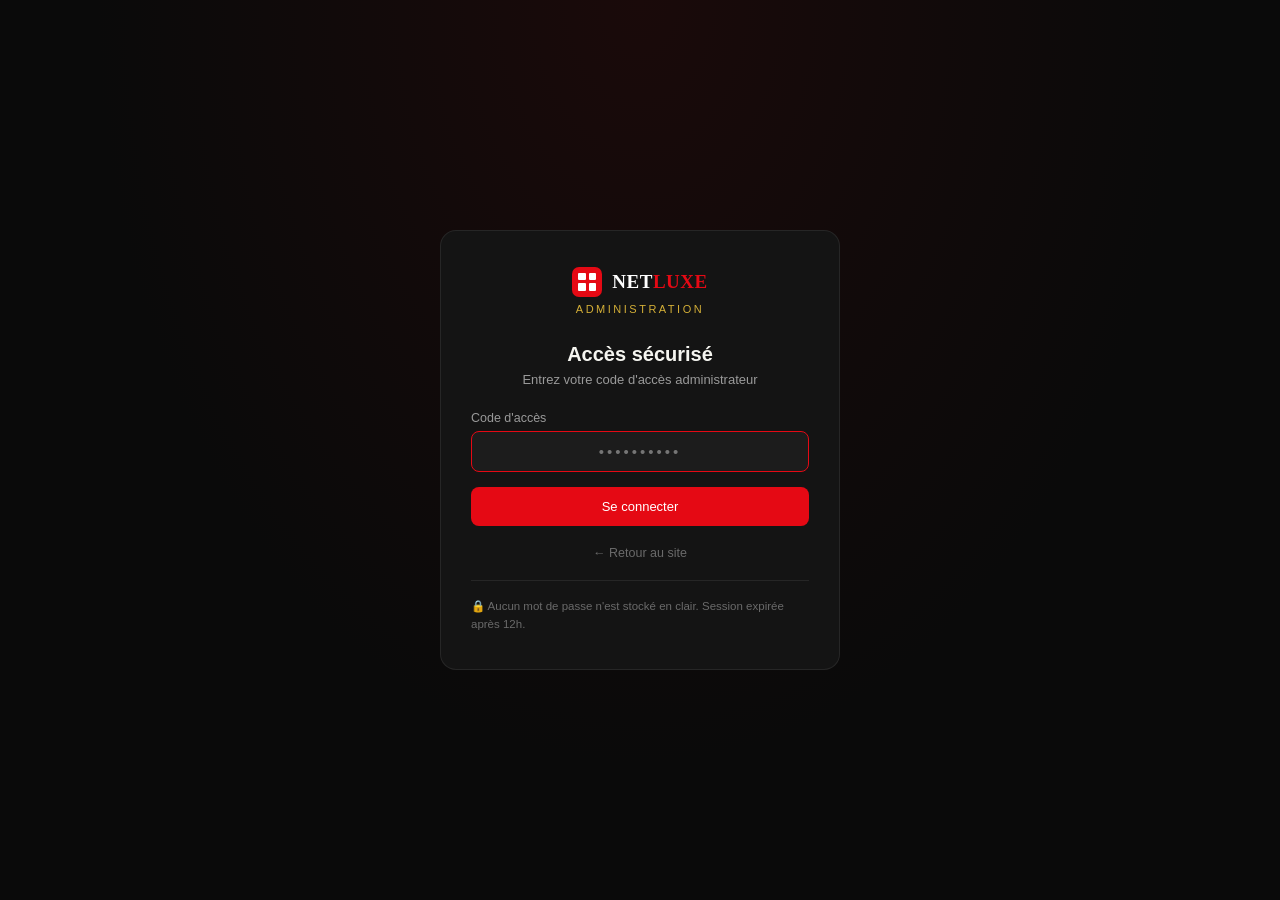
==== commit 29d9b96d: "v13: admin restructure en vraie app - auth RBAC, CRUD reel, fiches profils, audit log, modules separ" ====
--- a/admin.html
+++ b/admin.html
@@ -2,355 +2,173 @@
 <html lang="fr">
 <head>
 <meta charset="UTF-8">
-<meta name="viewport" content="width=device-width, initial-scale=1.0">
+<meta name="viewport" content="width=device-width,initial-scale=1.0">
+<meta name="theme-color" content="#0A0A0A">
 <title>NETLUXE — Administration</title>
-<style>
-*{margin:0;padding:0;box-sizing:border-box}
-:root{--bg:#0A0A0A;--s1:#141414;--s2:#1A1A1A;--s3:#222;--red:#E50914;--gold:#D4AF37;--grn:#10B981;--org:#F59E0B;--txt:#F5F5F0;--t2:#B0B0B0;--t3:#666}
-body{font-family:-apple-system,BlinkMacSystemFont,'Segoe UI',sans-serif;background:var(--bg);color:var(--txt);display:flex;min-height:100vh}
-::-webkit-scrollbar{width:0;height:0}
-
-.sidebar{width:280px;background:var(--s1);border-right:1px solid rgba(255,255,255,.04);display:flex;flex-direction:column;position:fixed;top:0;left:0;bottom:0;z-index:100}
-.sidebar-hdr{padding:24px;border-bottom:1px solid rgba(255,255,255,.04)}
-.logo{display:flex;align-items:center;gap:12px}
-.logo-ic{width:40px;height:40px;background:var(--red);border-radius:10px;display:grid;grid-template-columns:1fr 1fr;gap:3px;padding:8px}
-.logo-ic div{background:#fff;border-radius:3px}
-.logo-ic div:last-child{background:rgba(255,255,255,.3)}
-.logo-txt{font-size:22px;font-weight:900}
-.logo-txt .net{color:var(--txt)}
-.logo-txt .luxe{color:var(--red)}
-.sidebar-sub{font-size:11px;color:var(--gold);letter-spacing:2px;margin-top:4px}
-.sidebar-nav{flex:1;padding:16px 0;overflow-y:auto}
-.nav-sec{padding:12px 24px 8px;font-size:11px;color:var(--t3);text-transform:uppercase;letter-spacing:1.5px;font-weight:600}
-.nav-item{display:flex;align-items:center;gap:12px;padding:12px 24px;color:var(--t2);cursor:pointer;transition:.2s;border-left:3px solid transparent}
-.nav-item:hover{background:rgba(255,255,255,.03);color:#fff}
-.nav-item.act{background:rgba(229,9,20,.08);color:var(--red);border-left-color:var(--red)}
-.nav-item svg{width:20px;height:20px;flex-shrink:0}
-.nav-badge{margin-left:auto;background:var(--red);color:#fff;font-size:10px;padding:2px 8px;border-radius:10px;font-weight:600}
-.sidebar-ftr{padding:16px 24px;border-top:1px solid rgba(255,255,255,.04);display:flex;align-items:center;gap:12px}
-.avatar{width:40px;height:40px;border-radius:50%;background:var(--red);display:flex;align-items:center;justify-content:center;font-weight:bold;font-size:14px}
-.info .nm{font-size:13px;font-weight:600}
-.info .rl{font-size:11px;color:var(--gold)}
-
-.main{flex:1;margin-left:280px;display:flex;flex-direction:column}
-.topbar{background:var(--s1);border-bottom:1px solid rgba(255,255,255,.04);padding:16px 32px;display:flex;align-items:center;justify-content:space-between;position:sticky;top:0;z-index:50}
-.topbar-title{font-size:22px;font-weight:700}
-.topbar-act{display:flex;gap:12px}
-.srch{display:flex;align-items:center;background:var(--s2);border-radius:8px;padding:8px 16px;gap:8px}
-.srch input{background:none;border:none;color:#fff;outline:none;font-size:14px;width:180px}
-.btn{display:inline-flex;align-items:center;justify-content:center;gap:8px;padding:10px 20px;border-radius:8px;font-size:13px;font-weight:600;cursor:pointer;border:none;transition:.2s}
-.btn-p{background:var(--red);color:#fff}
-.btn-p:hover{background:#ff1a2b}
-.btn-o{background:transparent;border:1px solid rgba(255,255,255,.1);color:#fff}
-.btn-o:hover{background:rgba(255,255,255,.05)}
-
-.content{padding:32px;flex:1}
-
-.stats-grid{display:grid;grid-template-columns:repeat(auto-fill,minmax(200px,1fr));gap:16px;margin-bottom:32px}
-.stat-card{background:var(--s1);border-radius:12px;padding:24px;border:1px solid rgba(255,255,255,.03)}
-.stat-val{font-size:32px;font-weight:700;margin-bottom:4px}
-.stat-lbl{color:var(--t2);font-size:13px}
-.stat-chg{font-size:12px;margin-top:8px}
-.stat-chg.up{color:var(--grn)}
-.stat-chg.dn{color:var(--red)}
-
-.table-wrap{background:var(--s1);border-radius:12px;border:1px solid rgba(255,255,255,.03);overflow:hidden}
-.table-hdr{padding:16px 20px;display:flex;justify-content:space-between;align-items:center;border-bottom:1px solid rgba(255,255,255,.04)}
-.table-title{font-size:16px;font-weight:600}
-table{width:100%;border-collapse:collapse}
-th,td{padding:14px 20px;text-align:left;font-size:13px}
-th{color:var(--t3);font-weight:600;font-size:11px;text-transform:uppercase;letter-spacing:1px;border-bottom:1px solid rgba(255,255,255,.04)}
-td{border-bottom:1px solid rgba(255,255,255,.02)}
-tr:hover td{background:rgba(255,255,255,.02)}
-
-.cel{display:flex;align-items:center;gap:12px}
-.cel-img{width:48px;height:32px;border-radius:4px;background:var(--s3);overflow:hidden;flex-shrink:0}
-.cel-img img{width:100%;height:100%;object-fit:cover}
-.cel-av{width:36px;height:36px;border-radius:50%;display:flex;align-items:center;justify-content:center;font-weight:bold;font-size:13px;color:#fff;overflow:hidden;flex-shrink:0}
-.cel-av img{width:100%;height:100%;object-fit:cover}
-.cel-info .t{font-weight:600;font-size:13px}
-.cel-info .m{font-size:11px;color:var(--t3)}
-
-.badge{padding:3px 10px;border-radius:12px;font-size:11px;font-weight:600}
-.badge-act{background:rgba(16,185,129,.12);color:var(--grn)}
-.badge-exp{background:rgba(239,68,68,.12);color:var(--red)}
-.badge-pend{background:rgba(245,158,11,.12);color:var(--org)}
-.badge-film{background:rgba(229,9,20,.12);color:var(--red)}
-.badge-ser{background:rgba(139,92,246,.12);color:#8B5CF6}
-.badge-anim{background:rgba(0,206,209,.12);color:var(--tur)}
-
-.act-cell{display:flex;gap:8px}
-.act-btn{width:32px;height:32px;border-radius:6px;border:none;cursor:pointer;display:flex;align-items:center;justify-content:center;background:rgba(255,255,255,.04);color:var(--t2);font-size:12px;transition:.2s}
-.act-btn:hover{background:rgba(255,255,255,.08);color:#fff}
-.act-btn.del:hover{background:rgba(239,68,68,.15);color:var(--red)}
-
-.pag{display:flex;justify-content:space-between;align-items:center;padding:16px 20px;font-size:13px;color:var(--t2)}
-.pag-btns{display:flex;gap:4px}
-.pag-btn{width:32px;height:32px;border-radius:6px;border:none;background:rgba(255,255,255,.04);color:var(--t2);cursor:pointer;font-size:13px}
-.pag-btn.act{background:var(--red);color:#fff}
-
-.modal-ov{display:none;position:fixed;inset:0;background:rgba(0,0,0,.8);z-index:200;align-items:center;justify-content:center;padding:24px}
-.modal-ov.act{display:flex}
-.modal{background:var(--s1);border-radius:16px;width:100%;max-width:600px;max-height:85vh;overflow-y:auto;border:1px solid rgba(255,255,255,.05)}
-.modal-hdr{padding:20px 24px;border-bottom:1px solid rgba(255,255,255,.04);display:flex;justify-content:space-between;align-items:center}
-.modal-tlt{font-size:18px;font-weight:600}
-.modal-cls{background:none;border:none;color:var(--t2);font-size:22px;cursor:pointer;width:36px;height:36px;border-radius:50%}
-.modal-cls:hover{background:rgba(255,255,255,.05)}
-.modal-bdy{padding:24px}
-
-.form-group{margin-bottom:16px}
-.form-lbl{display:block;font-size:13px;color:var(--t2);margin-bottom:6px}
-.form-inp{width:100%;padding:12px 14px;background:var(--s2);border:1px solid rgba(255,255,255,.08);border-radius:8px;color:#fff;font-size:14px;outline:none}
-.form-inp:focus{border-color:var(--red)}
-.form-row{display:grid;grid-template-columns:1fr 1fr;gap:16px}
-.form-sel{width:100%;padding:12px 14px;background:var(--s2);border:1px solid rgba(255,255,255,.08);border-radius:8px;color:#fff;font-size:14px;outline:none}
-
-.page-sec{display:none}
-.page-sec.act{display:block}
-
-@media(max-width:768px){
-  .sidebar{width:60px}
-  .sidebar .nav-sec,.sidebar .nav-item span,.sidebar .sidebar-sub,.sidebar .info{display:none}
-  .sidebar-hdr{padding:16px 10px}
-  .main{margin-left:60px}
-  .stats-grid{grid-template-columns:repeat(2,1fr)}
-  .content{padding:16px}
-  .topbar{padding:12px 16px}
-}
-</style>
+<link rel="stylesheet" href="admin.css">
+<link rel="stylesheet" href="admin-components.css">
 </head>
 <body>
-<aside class="sidebar">
-  <div class="sidebar-hdr">
+
+<!-- ============ LOGIN ============ -->
+<div class="login-wrap" id="loginScreen">
+  <div class="login-box">
     <div class="logo"><div class="logo-ic"><div></div><div></div><div></div><div></div></div><span class="logo-txt"><span class="net">NET</span><span class="luxe">LUXE</span></span></div>
-    <div class="sidebar-sub">ADMINISTRATION</div>
+    <div class="login-sub">ADMINISTRATION</div>
+    <div class="login-t">Accès sécurisé</div>
+    <div class="login-d">Entrez votre code d'accès administrateur</div>
+    <div class="login-err" id="loginErr"></div>
+    <form onsubmit="doLogin(event)">
+      <div class="fg">
+        <label class="fl">Code d'accès</label>
+        <input class="fi" id="loginCode" type="password" placeholder="••••••••••" autocomplete="off" style="text-align:center;letter-spacing:3px;font-size:15px">
+      </div>
+      <button class="btn btn-p btn-full" type="submit">Se connecter</button>
+    </form>
+    <div style="text-align:center;margin-top:18px">
+      <a href="index.html" style="color:var(--t3);font-size:12.5px">← Retour au site</a>
+    </div>
+    <div style="margin-top:20px;padding-top:16px;border-top:1px solid var(--bd);font-size:11.5px;color:var(--t3);line-height:1.6">
+      🔒 Aucun mot de passe n'est stocké en clair. Session expirée après 12h.
+    </div>
   </div>
-  <nav class="sidebar-nav">
+</div>
+
+<!-- ============ APP ============ -->
+<div id="app" style="display:none">
+<div class="sb-ov" id="sbOv" onclick="closeSb()"></div>
+
+<aside class="sidebar" id="sidebar">
+  <div class="sb-hdr">
+    <div class="logo"><div class="logo-ic"><div></div><div></div><div></div><div></div></div><span class="logo-txt"><span class="net">NET</span><span class="luxe">LUXE</span></span></div>
+    <div class="sb-sub">ADMINISTRATION</div>
+  </div>
+  <nav class="sb-nav">
     <div class="nav-sec">Vue d'ensemble</div>
-    <div class="nav-item act" onclick="showPage('dash')"><svg fill="currentColor" viewBox="0 0 24 24"><path d="M3 13h8V3H3v10zm0 8h8v-6H3v6zm10 0h8V11h-8v10zm0-18v6h8V3h-8z"/></svg><span>Dashboard</span></div>
-    
+    <div class="nav-item act" data-nav="dash" onclick="nav('dash','Dashboard')"><svg fill="currentColor" viewBox="0 0 24 24"><path d="M3 13h8V3H3v10zm0 8h8v-6H3v6zm10 0h8V11h-8v10zm0-18v6h8V3h-8z"/></svg><span>Dashboard</span></div>
+
     <div class="nav-sec">Contenus</div>
-    <div class="nav-item" onclick="showPage('films')"><svg fill="currentColor" viewBox="0 0 24 24"><path d="M18 4l2 4h-3l-2-4h-2l2 4h-3l-2-4H8l2 4H7L5 4H4c-1.1 0-1.99.9-1.99 2L2 18c0 1.1.9 2 2 2h16c1.1 0 2-.9 2-2V4h-4z"/></svg><span>Films</span><span class="nav-badge">24</span></div>
-    <div class="nav-item" onclick="showPage('series')"><svg fill="currentColor" viewBox="0 0 24 24"><path d="M21 3H3c-1.1 0-2 .9-2 2v12c0 1.1.9 2 2 2h5v2h8v-2h5c1.1 0 1.99-.9 1.99-2L23 5c0-1.1-.9-2-2-2zm0 14H3V5h18v12z"/></svg><span>Séries</span><span class="nav-badge">12</span></div>
-    <div class="nav-item" onclick="showPage('cartoons')"><svg fill="currentColor" viewBox="0 0 24 24"><path d="M12 2C6.48 2 2 6.48 2 12s4.48 10 10 10 10-4.48 10-10S17.52 2 12 2zm-2 15l-5-5 1.41-1.41L10 14.17l7.59-7.59L19 8l-9 9z"/></svg><span>Dessins animés</span><span class="nav-badge">8</span></div>
-    <div class="nav-item" onclick="showPage('cats')"><svg fill="currentColor" viewBox="0 0 24 24"><path d="M3 9h14V7H3v2zm0 4h14v-2H3v2zm0 4h14v-2H3v2zm16 0h2v-2h-2v2zm0-10v2h2V7h-2zm0 6h2v-2h-2v2z"/></svg><span>Catégories</span></div>
-    
+    <div class="nav-item" data-nav="films" onclick="nav('films','Films')"><svg fill="currentColor" viewBox="0 0 24 24"><path d="M18 4l2 4h-3l-2-4h-2l2 4h-3l-2-4H8l2 4H7L5 4H4c-1.1 0-1.99.9-1.99 2L2 18c0 1.1.9 2 2 2h16c1.1 0 2-.9 2-2V4h-4z"/></svg><span>Films</span><span class="nav-badge" id="bFilms">0</span></div>
+    <div class="nav-item" data-nav="series" onclick="nav('series','Séries')"><svg fill="currentColor" viewBox="0 0 24 24"><path d="M21 3H3c-1.1 0-2 .9-2 2v12c0 1.1.9 2 2 2h5v2h8v-2h5c1.1 0 1.99-.9 1.99-2L23 5c0-1.1-.9-2-2-2zm0 14H3V5h18v12z"/></svg><span>Séries</span><span class="nav-badge" id="bSeries">0</span></div>
+    <div class="nav-item" data-nav="cartoons" onclick="nav('cartoons','Dessins animés')"><svg fill="currentColor" viewBox="0 0 24 24"><path d="M12 2C6.48 2 2 6.48 2 12s4.48 10 10 10 10-4.48 10-10S17.52 2 12 2zm-2 15l-5-5 1.41-1.41L10 14.17l7.59-7.59L19 8l-9 9z"/></svg><span>Dessins animés</span><span class="nav-badge" id="bCart">0</span></div>
+
     <div class="nav-sec">Gestion</div>
-    <div class="nav-item" onclick="showPage('users')"><svg fill="currentColor" viewBox="0 0 24 24"><path d="M16 11c1.66 0 2.99-1.34 2.99-3S17.66 5 16 5c-1.66 0-3 1.34-3 3s1.34 3 3 3zm-8 0c1.66 0 2.99-1.34 2.99-3S9.66 5 8 5C6.34 5 5 6.34 5 8s1.34 3 3 3zm0 2c-2.33 0-7 1.17-7 3.5V19h14v-2.5c0-2.33-4.67-3.5-7-3.5z"/></svg><span>Utilisateurs</span></div>
-    <div class="nav-item" onclick="showPage('lics')"><svg fill="currentColor" viewBox="0 0 24 24"><path d="M14 2H6c-1.1 0-1.99.9-1.99 2L4 20c0 1.1.89 2 1.99 2H18c1.1 0 2-.9 2-2V8l-6-6zm2 16H8v-2h8v2zm0-4H8v-2h8v2zm-3-5V3.5L18.5 9H13z"/></svg><span>Licences & Droits</span></div>
-    <div class="nav-item" onclick="showPage('stats')"><svg fill="currentColor" viewBox="0 0 24 24"><path d="M19 3H5c-1.1 0-2 .9-2 2v14c0 1.1.9 2 2 2h14c1.1 0 2-.9 2-2V5c0-1.1-.9-2-2-2zM9 17H7v-7h2v7zm4 0h-2V7h2v10zm4 0h-2v-4h2v4z"/></svg><span>Statistiques</span></div>
+    <div class="nav-item" data-nav="users" onclick="nav('users','Utilisateurs & Profils')"><svg fill="currentColor" viewBox="0 0 24 24"><path d="M16 11c1.66 0 2.99-1.34 2.99-3S17.66 5 16 5c-1.66 0-3 1.34-3 3s1.34 3 3 3zm-8 0c1.66 0 2.99-1.34 2.99-3S9.66 5 8 5C6.34 5 5 6.34 5 8s1.34 3 3 3zm0 2c-2.33 0-7 1.17-7 3.5V19h14v-2.5c0-2.33-4.67-3.5-7-3.5z"/></svg><span>Utilisateurs</span><span class="nav-badge" id="bUsers">0</span></div>
+    <div class="nav-item" data-nav="lics" onclick="nav('lics','Licences & Droits')"><svg fill="currentColor" viewBox="0 0 24 24"><path d="M14 2H6c-1.1 0-1.99.9-1.99 2L4 20c0 1.1.89 2 1.99 2H18c1.1 0 2-.9 2-2V8l-6-6zm2 16H8v-2h8v2zm0-4H8v-2h8v2zm-3-5V3.5L18.5 9H13z"/></svg><span>Licences & Droits</span></div>
+    <div class="nav-item" data-nav="stats" onclick="nav('stats','Statistiques')"><svg fill="currentColor" viewBox="0 0 24 24"><path d="M19 3H5c-1.1 0-2 .9-2 2v14c0 1.1.9 2 2 2h14c1.1 0 2-.9 2-2V5c0-1.1-.9-2-2-2zM9 17H7v-7h2v7zm4 0h-2V7h2v10zm4 0h-2v-4h2v4z"/></svg><span>Statistiques</span></div>
+
+    <div class="nav-sec">Système</div>
+    <div class="nav-item" data-nav="audit" onclick="nav('audit','Journal d\'activité')"><svg fill="currentColor" viewBox="0 0 24 24"><path d="M14 2H6c-1.1 0-2 .9-2 2v16c0 1.1.9 2 2 2h12c1.1 0 2-.9 2-2V8l-6-6zm2 18H6V4h7v5h5v11z"/></svg><span>Journal d'activité</span></div>
   </nav>
-  <div class="sidebar-ftr"><div class="avatar">S</div><div class="info"><div class="nm">Sandro Liam</div><div class="rl">Administrateur</div></div></div>
+  <div class="sb-ftr">
+    <div class="avatar" id="sbAv">S</div>
+    <div class="info" style="min-width:0"><div class="nm" id="sbName">—</div><div class="rl" id="sbRole">—</div></div>
+    <button class="out" onclick="authLogout()" title="Déconnexion">⏻</button>
+  </div>
 </aside>
 
 <main class="main">
-  <div class="topbar"><h1 class="topbar-title" id="pgTitle">Dashboard</h1><div class="topbar-act"><div class="srch"><span>🔍</span><input placeholder="Rechercher..."></div><button class="btn btn-o" onclick="window.location.href='index.html'">← Retour au site</button></div></div>
-  
+  <div class="topbar">
+    <button class="burger" onclick="toggleSb()">☰</button>
+    <h1 class="tb-title" id="tbTitle">Dashboard</h1>
+    <div class="tb-act">
+      <button class="btn btn-o btn-sm" onclick="exportJSON()">⬇ Export</button>
+      <button class="btn btn-o btn-sm" onclick="window.location.href='index.html'">← Site</button>
+    </div>
+  </div>
+
   <div class="content">
-    <!-- Dashboard -->
-    <div class="page-sec act" id="pg-dash">
-      <div class="stats-grid">
-        <div class="stat-card"><div class="stat-val">12,847</div><div class="stat-lbl">Utilisateurs inscrits</div><div class="stat-chg up">+12.5%</div></div>
-        <div class="stat-card"><div class="stat-val">2,468</div><div class="stat-lbl">Contenus actifs</div><div class="stat-chg up">+8.3%</div></div>
-        <div class="stat-card"><div class="stat-val">89,342</div><div class="stat-lbl">Vues ce mois</div><div class="stat-chg up">+23.7%</div></div>
-        <div class="stat-card"><div class="stat-val">$48,392</div><div class="stat-lbl">Revenus mensuels</div><div class="stat-chg up">+15.2%</div></div>
+    <!-- DASHBOARD -->
+    <div class="page act" id="pg-dash">
+      <div class="stats" id="dashStats"></div>
+      <div class="card">
+        <div class="card-hdr"><h3 class="card-t">Top contenus</h3><button class="btn btn-o btn-sm" onclick="nav('stats','Statistiques')">Tout voir</button></div>
+        <div class="card-b p0"><div class="tbl-scroll"><table><thead><tr><th>Contenu</th><th>Vues</th><th>Likes</th><th>Note</th></tr></thead><tbody id="dashTop"></tbody></table></div></div>
       </div>
-      <div class="table-wrap">
-        <div class="table-hdr"><h3 class="table-title">Activité récente</h3><button class="btn btn-o">Voir tout</button></div>
-        <table><thead><tr><th>Contenu</th><th>Type</th><th>Statut</th><th>Vues</th><th>Date</th></tr></thead>
-        <tbody>
-          <tr><td><div class="cel"><div class="cel-img"><img src="https://images.unsplash.com/photo-1536440136628-849c177e76a1?w=100"></div><div class="cel-info"><div class="t">Lumière Noire</div><div class="m">Thriller · 2024</div></div></div></td><td><span class="badge badge-film">FILM</span></td><td><span class="badge badge-act">Actif</span></td><td>24,589</td><td>15 Août</td></tr>
-          <tr><td><div class="cel"><div class="cel-img"><img src="https://images.unsplash.com/photo-1517248135467-4c7edcad34c4?w=100"></div><div class="cel-info"><div class="t">Rue des Jasmins</div><div class="m">Policier · S3</div></div></div></td><td><span class="badge badge-ser">SÉRIE</span></td><td><span class="badge badge-act">Actif</span></td><td>18,234</td><td>15 Août</td></tr>
-          <tr><td><div class="cel"><div class="cel-img"><img src="https://images.unsplash.com/photo-1518684079-3c830dcef090?w=100"></div><div class="cel-info"><div class="t">Rasin — Racines</div><div class="m">Drame · 2023</div></div></div></td><td><span class="badge badge-film">FILM</span></td><td><span class="badge badge-act">Actif</span></td><td>15,892</td><td>14 Août</td></tr>
-        </tbody>
-        </table>
+      <div class="card">
+        <div class="card-hdr"><h3 class="card-t">Activité récente</h3><button class="btn btn-o btn-sm" onclick="nav('audit','Journal d\'activité')">Journal complet</button></div>
+        <div class="card-b p0"><div class="tbl-scroll"><table><thead><tr><th>Date</th><th>Action</th><th>Détail</th><th>Par</th></tr></thead><tbody id="dashAudit"></tbody></table></div></div>
       </div>
     </div>
 
-    <!-- Users -->
-    <div class="page-sec" id="pg-users">
-      <div class="table-wrap">
-        <div class="table-hdr"><h3 class="table-title">Utilisateurs & Profils</h3><button class="btn btn-o">Exporter</button></div>
-        <table><thead><tr><th>Profil</th><th>Email</th><th>Langue</th><th>Films vus</th><th>Inscription</th><th>Statut</th><th>Actions</th></tr></thead>
-        <tbody id="usersTableBody"></tbody>
-        </table>
-        <div class="pag"><span id="usersPagInfo">1-10 sur 12,847</span><div class="pag-btns"><button class="pag-btn">‹</button><button class="pag-btn act">1</button><button class="pag-btn">2</button><button class="pag-btn">›</button></div></div>
+    <!-- FILMS -->
+    <div class="page" id="pg-films">
+      <div class="card">
+        <div class="card-hdr"><h3 class="card-t">Catalogue Films</h3><button class="btn btn-p btn-sm" onclick="openForm()">+ Ajouter un film</button></div>
+        <div class="card-b p0"><div class="tbl-scroll"><table><thead><tr><th>Titre</th><th>Année</th><th>Genre</th><th>Audio</th><th>Vues</th><th>Statut</th><th></th></tr></thead><tbody id="tb-film"></tbody></table></div></div>
       </div>
     </div>
 
-    <!-- Films -->
-    <div class="page-sec" id="pg-films">
-      <div class="table-wrap"><div class="table-hdr"><h3 class="table-title">Films (24)</h3><button class="btn btn-p" onclick="openModal()">+ Ajouter un film</button></div>
-      <table><thead><tr><th>Film</th><th>Genre</th><th>Année</th><th>Langue</th><th>Pays</th><th>Licence</th><th>Actions</th></tr></thead>
-      <tbody>
-        <tr><td><div class="cel"><div class="cel-img"><img src="https://images.unsplash.com/photo-1536440136628-849c177e76a1?w=100"></div><div class="cel-info"><div class="t">Lumière Noire</div><div class="m">2h18m · ★ 4.8</div></div></div></td><td>Thriller</td><td>2024</td><td>FR/CR</td><td>Haïti</td><td><span class="badge badge-act">Valide</span></td><td class="act-cell"><button class="act-btn">✏️</button><button class="act-btn">📄</button><button class="act-btn del">🗑</button></td></tr>
-        <tr><td><div class="cel"><div class="cel-img"><img src="https://images.unsplash.com/photo-1518684079-3c830dcef090?w=100"></div><div class="cel-info"><div class="t">Rasin — Racines</div><div class="m">1h52m · ★ 4.7</div></div></div></td><td>Drame</td><td>2023</td><td>CR</td><td>Haïti</td><td><span class="badge badge-act">Valide</span></td><td class="act-cell"><button class="act-btn">✏️</button><button class="act-btn">📄</button><button class="act-btn del">🗑</button></td></tr>
-        <tr><td><div class="cel"><div class="cel-img"><img src="https://images.unsplash.com/photo-1506905925346-21bda4d32df4?w=100"></div><div class="cel-info"><div class="t">Caribbean Heat</div><div class="m">2h05m · ★ 4.5</div></div></div></td><td>Action</td><td>2024</td><td>ES</td><td>Rép. Dom.</td><td><span class="badge badge-exp">Expiré</span></td><td class="act-cell"><button class="act-btn">✏️</button><button class="act-btn">📄</button><button class="act-btn del">🗑</button></td></tr>
-      </tbody></table></div>
+    <!-- SERIES -->
+    <div class="page" id="pg-series">
+      <div class="card">
+        <div class="card-hdr"><h3 class="card-t">Catalogue Séries</h3><button class="btn btn-p btn-sm" onclick="openForm()">+ Ajouter une série</button></div>
+        <div class="card-b p0"><div class="tbl-scroll"><table><thead><tr><th>Titre</th><th>Année</th><th>Genre</th><th>Audio</th><th>Vues</th><th>Statut</th><th></th></tr></thead><tbody id="tb-series"></tbody></table></div></div>
+      </div>
     </div>
 
-    <!-- Series -->
-    <div class="page-sec" id="pg-series">
-      <div class="table-wrap"><div class="table-hdr"><h3 class="table-title">Séries (12)</h3><button class="btn btn-p" onclick="openModal()">+ Ajouter une série</button></div>
-      <table><thead><tr><th>Série</th><th>Saisons</th><th>Épisodes</th><th>Genre</th><th>Statut</th><th>Actions</th></tr></thead>
-      <tbody>
-        <tr><td><div class="cel-info"><div class="t">Rue des Jasmins</div></div></td><td>3</td><td>24</td><td>Policier</td><td><span class="badge badge-act">Actif</span></td><td class="act-cell"><button class="act-btn">✏️</button><button class="act-btn">📄</button><button class="act-btn del">🗑</button></td></tr>
-        <tr><td><div class="cel-info"><div class="t">Madan Nou</div></div></td><td>2</td><td>20</td><td>Comédie</td><td><span class="badge badge-act">Actif</span></td><td class="act-cell"><button class="act-btn">✏️</button><button class="act-btn">📄</button><button class="act-btn del">🗑</button></td></tr>
-      </tbody></table></div>
+    <!-- CARTOONS -->
+    <div class="page" id="pg-cartoons">
+      <div class="card">
+        <div class="card-hdr"><h3 class="card-t">Catalogue Dessins animés</h3><button class="btn btn-p btn-sm" onclick="openForm()">+ Ajouter</button></div>
+        <div class="card-b p0"><div class="tbl-scroll"><table><thead><tr><th>Titre</th><th>Année</th><th>Genre</th><th>Audio</th><th>Vues</th><th>Statut</th><th></th></tr></thead><tbody id="tb-cartoon"></tbody></table></div></div>
+      </div>
     </div>
 
-    <!-- Cartoons -->
-    <div class="page-sec" id="pg-cartoons">
-      <div class="table-wrap"><div class="table-hdr"><h3 class="table-title">Dessins animés (8)</h3><button class="btn btn-p" onclick="openModal()">+ Ajouter</button></div>
-      <table><thead><tr><th>Titre</th><th>Saisons</th><th>Épisodes</th><th>Âge</th><th>Statut</th><th>Actions</th></tr></thead>
-      <tbody>
-        <tr><td>Ti Zwa</td><td>2</td><td>26</td><td>3+</td><td><span class="badge badge-act">Actif</span></td><td class="act-cell"><button class="act-btn">✏️</button><button class="act-btn del">🗑</button></td></tr>
-      </tbody></table></div>
+    <!-- USERS -->
+    <div class="page" id="pg-users">
+      <div class="card">
+        <div class="card-hdr">
+          <h3 class="card-t">Profils utilisateurs</h3>
+          <div class="srch" style="min-width:220px"><span>🔍</span><input id="userSearch" oninput="renderUsers()" placeholder="Nom ou email..."></div>
+        </div>
+        <div class="card-b p0"><div class="tbl-scroll"><table><thead><tr><th>Profil</th><th>Compte</th><th>Langue</th><th>Vus</th><th>Créé le</th><th></th></tr></thead><tbody id="tb-users"></tbody></table></div></div>
+      </div>
     </div>
 
-    <!-- Categories -->
-    <div class="page-sec" id="pg-cats">
-      <div class="table-wrap"><div class="table-hdr"><h3 class="table-title">Catégories</h3><button class="btn btn-p" onclick="openModal()">+ Ajouter</button></div>
-      <table><thead><tr><th>Nom</th><th>Slug</th><th>Contenus</th><th>Actions</th></tr></thead>
-      <tbody>
-        <tr><td>Thriller</td><td>thriller</td><td>34</td><td class="act-cell"><button class="act-btn">✏️</button><button class="act-btn del">🗑</button></td></tr>
-        <tr><td>Drame</td><td>drame</td><td>28</td><td class="act-cell"><button class="act-btn">✏️</button><button class="act-btn del">🗑</button></td></tr>
-        <tr><td>Action</td><td>action</td><td>22</td><td class="act-cell"><button class="act-btn">✏️</button><button class="act-btn del">🗑</button></td></tr>
-        <tr><td>Comédie</td><td>comedie</td><td>19</td><td class="act-cell"><button class="act-btn">✏️</button><button class="act-btn del">🗑</button></td></tr>
-      </tbody></table></div>
+    <!-- LICENCES -->
+    <div class="page" id="pg-lics">
+      <div class="card">
+        <div class="card-hdr"><h3 class="card-t">Licences & Droits de diffusion</h3></div>
+        <div class="card-b p0"><div class="tbl-scroll"><table><thead><tr><th>Œuvre</th><th>Ayant droit</th><th>Type</th><th>Répartition</th><th>Période</th><th>Statut</th></tr></thead><tbody id="tb-lics"></tbody></table></div></div>
+      </div>
+      <div class="card"><div class="card-b" style="font-size:13px;color:var(--t2);line-height:1.7">
+        <strong style="color:var(--gold)">Modèle NETLUXE :</strong> 70% créateur / 30% plateforme. NETLUXE ne facture jamais un réalisateur pour diffuser son œuvre.
+        Seuls les contenus sous licence, libres de droits ou propriété NETLUXE sont diffusés. Aucun contournement de DRM.
+      </div></div>
     </div>
 
-    <!-- Licenses -->
-    <div class="page-sec" id="pg-lics">
-      <div class="table-wrap"><div class="table-hdr"><h3 class="table-title">Licences & Droits</h3><button class="btn btn-p" onclick="openModal()">+ Ajouter licence</button></div>
-      <table><thead><tr><th>Contenu</th><th>Propriétaire</th><th>Type</th><th>Territoire</th><th>Début</th><th>Expiration</th><th>Statut</th></tr></thead>
-      <tbody>
-        <tr><td>Lumière Noire</td><td>Studio Créole</td><td>Exclusif</td><td>Monde entier</td><td>01 Jan 2024</td><td>31 Déc 2027</td><td><span class="badge badge-act">Valide</span></td></tr>
-        <tr><td>Caribbean Heat</td><td>Caribbean Films</td><td>Non-exclusif</td><td>Caraïbes</td><td>01 Mar 2024</td><td>30 Août 2026</td><td><span class="badge badge-exp">Expiré</span></td></tr>
-      </tbody></table></div>
+    <!-- STATS -->
+    <div class="page" id="pg-stats">
+      <div class="stats" id="statsGrid"></div>
+      <div class="card">
+        <div class="card-hdr"><h3 class="card-t">Répartition par genre</h3></div>
+        <div class="card-b" id="genreChart"></div>
+      </div>
+      <div class="card">
+        <div class="card-hdr"><h3 class="card-t">Classement des contenus</h3></div>
+        <div class="card-b p0"><div class="tbl-scroll"><table><thead><tr><th>#</th><th>Contenu</th><th>Type</th><th>Vues</th><th>Likes</th></tr></thead><tbody id="tb-stats"></tbody></table></div></div>
+      </div>
     </div>
 
-    <!-- Stats -->
-    <div class="page-sec" id="pg-stats">
-      <div class="stats-grid">
-        <div class="stat-card"><div class="stat-val">2,468</div><div class="stat-lbl">Contenus totaux</div></div>
-        <div class="stat-card"><div class="stat-val">1.2M</div><div class="stat-lbl">Vues totales</div><div class="stat-chg up">+23%</div></div>
-        <div class="stat-card"><div class="stat-val">89.3K</div><div class="stat-lbl">Vues ce mois</div><div class="stat-chg up">+12%</div></div>
-        <div class="stat-card"><div class="stat-val">48.4K$</div><div class="stat-lbl">Revenus</div><div class="stat-chg up">+15%</div></div>
-        <div class="stat-card"><div class="stat-val">12,847</div><div class="stat-lbl">Utilisateurs</div><div class="stat-chg up">+8%</div></div>
-        <div class="stat-card"><div class="stat-val">4.6</div><div class="stat-lbl">Note moyenne</div></div>
+    <!-- AUDIT -->
+    <div class="page" id="pg-audit">
+      <div class="card">
+        <div class="card-hdr"><h3 class="card-t">Journal d'activité</h3><span class="badge b-n">120 dernières entrées</span></div>
+        <div class="card-b p0"><div class="tbl-scroll"><table><thead><tr><th>Date</th><th>Action</th><th>Détail</th><th>Par</th></tr></thead><tbody id="tb-audit"></tbody></table></div></div>
       </div>
     </div>
   </div>
 </main>
-
-<!-- Modal -->
-<div class="modal-ov" id="modal">
-  <div class="modal">
-    <div class="modal-hdr"><h3 class="modal-tlt">Ajouter un contenu</h3><button class="modal-cls" onclick="closeModal()">✕</button></div>
-    <div class="modal-bdy">
-      <div class="form-group"><label class="form-lbl">Type</label><select class="form-sel"><option>Film</option><option>Série</option><option>Dessin animé</option></select></div>
-      <div class="form-group"><label class="form-lbl">Titre</label><input class="form-inp" placeholder="Titre du contenu"></div>
-      <div class="form-row"><div class="form-group"><label class="form-lbl">Genre</label><select class="form-sel"><option>Thriller</option><option>Drame</option><option>Action</option><option>Comédie</option></select></div><div class="form-group"><label class="form-lbl">Année</label><input class="form-inp" type="number" value="2024"></div></div>
-      <div class="form-row"><div class="form-group"><label class="form-lbl">Langue</label><select class="form-sel"><option>Français</option><option>Créole</option><option>Anglais</option><option>Espagnol</option></select></div><div class="form-group"><label class="form-lbl">Pays</label><input class="form-inp" placeholder="Pays"></div></div>
-      <div class="form-group"><label class="form-lbl">Synopsis</label><textarea class="form-inp" style="min-height:80px;resize:vertical" placeholder="Description..."></textarea></div>
-      <div class="form-group"><label class="form-lbl">Classification</label><select class="form-sel"><option>TP</option><option>12+</option><option>16+</option><option>18+</option></select></div>
-    </div>
-    <div style="padding:0 24px 24px;display:flex;gap:12px;justify-content:flex-end"><button class="btn btn-o" onclick="closeModal()">Annuler</button><button class="btn btn-p" onclick="closeModal()">Ajouter</button></div>
-  </div>
 </div>
 
-<!-- User Detail Modal -->
-<div class="modal-ov" id="userModal">
-  <div class="modal">
-    <div class="modal-hdr"><h3 class="modal-tlt">Fiche Profil</h3><button class="modal-cls" onclick="document.getElementById('userModal').classList.remove('act')">✕</button></div>
-    <div class="modal-bdy" id="userModalBody"></div>
-  </div>
-</div>
+<div class="toast" id="toast"></div>
 
-<script>
-const titles={dash:'Dashboard',films:'Films',series:'Series',cartoons:'Dessins animés',cats:'Catégories',users:'Utilisateurs',lics:'Licences',stats:'Statistiques'};
-function showPage(id){
-  document.querySelectorAll('.page-sec').forEach(p=>p.classList.remove('act'));
-  document.querySelectorAll('.nav-item').forEach(n=>n.classList.remove('act'));
-  document.getElementById('pg-'+id).classList.add('act');
-  event.currentTarget.classList.add('act');
-  document.getElementById('pgTitle').textContent=titles[id]||'Dashboard';
-  if(id==='users') renderUsers();
-}
-function openModal(){document.getElementById('modal').classList.add('act')}
-function closeModal(){document.getElementById('modal').classList.remove('act')}
-
-// Render users table
-function renderUsers(){
-  var users = JSON.parse(localStorage.getItem('netluxe_users') || '{}');
-  var tbody = document.getElementById('usersTableBody');
-  var html = '';
-  var emails = Object.keys(users);
-  emails.forEach(function(em){
-    var u = users[em];
-    if(!u.profiles) return;
-    u.profiles.forEach(function(p){
-      html += '<tr><td><div class="cel">';
-      if(p.avatar) html += '<div class="cel-av"><img src="'+p.avatar+'"></div>';
-      else html += '<div class="cel-av" style="background:'+p.color+'">'+p.name[0].toUpperCase()+'</div>';
-      html += '<div class="cel-info"><div class="t">'+p.name+'</div><div class="m">'+p.id.substr(0,8)+'</div></div></div></td>';
-      html += '<td>'+em+'</td>';
-      html += '<td>'+(p.prefs?p.prefs.lang:'FR')+'</td>';
-      html += '<td>'+(p.history?p.history.length:0)+'</td>';
-      html += '<td>'+(u.createdAt?new Date(u.createdAt).toLocaleDateString():'-')+'</td>';
-      html += '<td><span class="badge badge-act">Actif</span></td>';
-      html += '<td class="act-cell"><button class="act-btn" onclick="viewUser(\''+em+'\',\''+p.id+'\')">📄</button><button class="act-btn del">🗑</button></td></tr>';
-    });
-  });
-  tbody.innerHTML = html || '<tr><td colspan="7" style="text-align:center;padding:40px;color:var(--t3)">Aucun utilisateur</td></tr>';
-}
-
-function viewUser(email, profileId){
-  var users = JSON.parse(localStorage.getItem('netluxe_users') || '{}');
-  var u = users[email];
-  if(!u) return;
-  var p = u.profiles.find(function(pr){return pr.id===profileId;});
-  if(!p) return;
-  
-  var body = document.getElementById('userModalBody');
-  var h = '<div style="text-align:center;margin-bottom:24px">';
-  if(p.avatar) h += '<div style="width:80px;height:80px;border-radius:50%;margin:0 auto 12px;overflow:hidden"><img src="'+p.avatar+'" style="width:100%;height:100%;object-fit:cover"></div>';
-  else h += '<div style="width:80px;height:80px;border-radius:50%;background:'+p.color+';margin:0 auto 12px;display:flex;align-items:center;justify-content:center;font-size:32px;font-weight:bold">'+p.name[0].toUpperCase()+'</div>';
-  h += '<h3 style="font-size:20px">'+p.name+'</h3>';
-  h += '<p style="color:var(--t3);font-size:13px">ID: '+p.id+'</p></div>';
-  
-  h += '<div style="display:grid;grid-template-columns:1fr 1fr;gap:16px;margin-bottom:24px">';
-  h += '<div class="stat-card"><div class="stat-val">'+(p.history?p.history.length:0)+'</div><div class="stat-lbl">Films vus</div></div>';
-  h += '<div class="stat-card"><div class="stat-val">'+(p.myList?p.myList.length:0)+'</div><div class="stat-lbl">Ma Liste</div></div>';
-  h += '</div>';
-  
-  h += '<div class="settings-sec"><h3 style="margin-bottom:12px;font-size:16px">Préférences</h3>';
-  h += '<div class="setting-row"><span class="setting-lbl">Langue</span><span class="setting-val">'+(p.prefs?p.prefs.lang:'FR')+'</span></div>';
-  h += '<div class="setting-row"><span class="setting-lbl">Audio</span><span class="setting-val">'+(p.prefs?p.prefs.audio:'FR')+'</span></div>';
-  h += '<div class="setting-row"><span class="setting-lbl">Sous-titres</span><span class="setting-val">'+(p.prefs?p.prefs.subs:'FR')+'</span></div>';
-  h += '<div class="setting-row"><span class="setting-lbl">Vitesse</span><span class="setting-val">'+(p.prefs?p.prefs.speed:1)+'x</span></div>';
-  h += '</div>';
-  
-  h += '<div class="settings-sec"><h3 style="margin-bottom:12px;font-size:16px">Historique récent</h3>';
-  if(p.history && p.history.length>0){
-    p.history.slice(0,5).forEach(function(item){
-      h += '<div class="setting-row"><span class="setting-lbl">'+item.title+'</span><span class="setting-val">'+new Date(item.date).toLocaleDateString()+'</span></div>';
-    });
-  } else {
-    h += '<p style="color:var(--t3);font-size:13px">Aucun historique</p>';
-  }
-  h += '</div>';
-  
-  h += '<div class="settings-sec"><h3 style="margin-bottom:12px;font-size:16px">Informations</h3>';
-  h += '<div class="setting-row"><span class="setting-lbl">Email</span><span class="setting-val">'+email+'</span></div>';
-  h += '<div class="setting-row"><span class="setting-lbl">Inscription</span><span class="setting-val">'+(u.createdAt?new Date(u.createdAt).toLocaleDateString():'-')+'</span></div>';
-  h += '<div class="setting-row"><span class="setting-lbl">Dernière activité</span><span class="setting-val">'+(p.history&&p.history[0]?new Date(p.history[0].date).toLocaleDateString():'-')+'</span></div>';
-  h += '</div>';
-  
-  body.innerHTML = h;
-  document.getElementById('userModal').classList.add('act');
-}
-</script>
+<script src="admin-data.js"></script>
+<script src="admin-auth.js"></script>
+<script src="admin-app.js"></script>
+<script src="admin-views.js"></script>
+<script src="admin-modals.js"></script>
+<script src="admin-boot.js"></script>
 </body>
 </html>
--- a/admin.css
+++ b/admin.css
@@ -0,0 +1,63 @@
+/* NETLUXE ADMIN — Design System */
+*{margin:0;padding:0;box-sizing:border-box}
+:root{
+  --bg:#0A0A0A; --s1:#141414; --s2:#1C1C1C; --s3:#242424;
+  --red:#E50914; --gold:#D4AF37; --turq:#00CED1;
+  --t1:#F5F5F0; --t2:#9A9A9A; --t3:#6A6A6A;
+  --ok:#22C55E; --warn:#F59E0B; --err:#EF4444;
+  --bd:rgba(255,255,255,.08);
+  --sb:248px;
+}
+body{background:var(--bg);color:var(--t1);font-family:-apple-system,BlinkMacSystemFont,'Segoe UI',Roboto,sans-serif;font-size:14px;overflow-x:hidden}
+::-webkit-scrollbar{width:8px;height:8px}
+::-webkit-scrollbar-track{background:var(--s1)}
+::-webkit-scrollbar-thumb{background:var(--s3);border-radius:4px}
+::-webkit-scrollbar-thumb:hover{background:#3a3a3a}
+a{color:inherit;text-decoration:none}
+button{font-family:inherit}
+
+/* LOGO */
+.logo{display:flex;align-items:center;gap:10px}
+.logo-ic{width:30px;height:30px;background:var(--red);border-radius:7px;display:grid;grid-template-columns:1fr 1fr;gap:2.5px;padding:6px;flex-shrink:0}
+.logo-ic div{background:#fff;border-radius:1px}
+.logo-txt{font-family:Georgia,serif;font-size:19px;font-weight:700;letter-spacing:.5px}
+.logo-txt .net{color:#fff}.logo-txt .luxe{color:var(--red)}
+
+/* LOGIN */
+.login-wrap{min-height:100vh;display:flex;align-items:center;justify-content:center;padding:20px;background:radial-gradient(ellipse at top,#1a0a0a 0%,var(--bg) 60%)}
+.login-box{width:100%;max-width:400px;background:var(--s1);border:1px solid var(--bd);border-radius:16px;padding:36px 30px}
+.login-box .logo{justify-content:center;margin-bottom:6px}
+.login-sub{text-align:center;color:var(--gold);font-size:11px;letter-spacing:2.5px;margin-bottom:28px}
+.login-t{font-size:20px;font-weight:600;margin-bottom:6px;text-align:center}
+.login-d{color:var(--t2);font-size:13px;text-align:center;margin-bottom:24px}
+.login-err{background:rgba(239,68,68,.12);border:1px solid rgba(239,68,68,.3);color:#fca5a5;padding:11px 14px;border-radius:8px;font-size:13px;margin-bottom:16px;display:none}
+
+/* SIDEBAR */
+.sidebar{position:fixed;left:0;top:0;bottom:0;width:var(--sb);background:var(--s1);border-right:1px solid var(--bd);display:flex;flex-direction:column;z-index:100;transition:transform .25s}
+.sb-hdr{padding:20px 18px;border-bottom:1px solid var(--bd)}
+.sb-sub{font-size:9.5px;color:var(--gold);letter-spacing:2.2px;margin-top:5px;padding-left:2px}
+.sb-nav{flex:1;overflow-y:auto;padding:14px 10px}
+.nav-sec{font-size:10px;color:var(--t3);text-transform:uppercase;letter-spacing:1.3px;padding:14px 10px 7px;font-weight:600}
+.nav-item{display:flex;align-items:center;gap:11px;padding:10px 11px;border-radius:8px;cursor:pointer;color:var(--t2);font-size:13.5px;transition:.15s;margin-bottom:1px;user-select:none}
+.nav-item:hover{background:var(--s2);color:var(--t1)}
+.nav-item.act{background:var(--red);color:#fff;font-weight:500}
+.nav-item svg{width:17px;height:17px;flex-shrink:0}
+.nav-badge{margin-left:auto;background:var(--s3);color:var(--t2);font-size:10.5px;padding:2px 7px;border-radius:9px;font-weight:600}
+.nav-item.act .nav-badge{background:rgba(0,0,0,.28);color:#fff}
+.sb-ftr{padding:13px 16px;border-top:1px solid var(--bd);display:flex;align-items:center;gap:10px}
+.avatar{width:34px;height:34px;border-radius:50%;background:linear-gradient(135deg,var(--gold),#8B7355);display:flex;align-items:center;justify-content:center;font-weight:700;font-size:14px;color:#0A0A0A;flex-shrink:0}
+.sb-ftr .nm{font-size:13px;font-weight:600;white-space:nowrap;overflow:hidden;text-overflow:ellipsis}
+.sb-ftr .rl{font-size:11px;color:var(--t3)}
+.sb-ftr .out{margin-left:auto;background:none;border:none;color:var(--t3);cursor:pointer;padding:6px;border-radius:6px;font-size:15px}
+.sb-ftr .out:hover{background:var(--s2);color:var(--err)}
+
+/* MAIN */
+.main{margin-left:var(--sb);min-height:100vh;transition:margin .25s}
+.topbar{height:60px;background:rgba(20,20,20,.85);backdrop-filter:blur(12px);border-bottom:1px solid var(--bd);display:flex;align-items:center;justify-content:space-between;padding:0 22px;position:sticky;top:0;z-index:50;gap:14px}
+.burger{display:none;background:none;border:none;color:var(--t1);font-size:21px;cursor:pointer;padding:4px}
+.tb-title{font-size:17px;font-weight:600;white-space:nowrap}
+.tb-act{display:flex;align-items:center;gap:9px;margin-left:auto}
+.srch{background:var(--s2);border:1px solid var(--bd);border-radius:8px;padding:7px 12px;display:flex;align-items:center;gap:8px;min-width:200px}
+.srch input{background:none;border:none;color:var(--t1);outline:none;font-size:13px;width:100%}
+.srch input::placeholder{color:var(--t3)}
+.content{padding:22px}
--- a/admin-components.css
+++ b/admin-components.css
@@ -0,0 +1,129 @@
+/* NETLUXE ADMIN — Components */
+
+/* BUTTONS */
+.btn{padding:8px 15px;border-radius:8px;border:none;font-size:13px;font-weight:500;cursor:pointer;transition:.15s;display:inline-flex;align-items:center;gap:6px;white-space:nowrap}
+.btn-p{background:var(--red);color:#fff}
+.btn-p:hover{background:#c40810}
+.btn-o{background:transparent;border:1px solid var(--bd);color:var(--t1)}
+.btn-o:hover{background:var(--s2);border-color:rgba(255,255,255,.18)}
+.btn-g{background:var(--gold);color:#0A0A0A;font-weight:600}
+.btn-g:hover{background:#c19f2f}
+.btn-d{background:rgba(239,68,68,.12);color:#fca5a5;border:1px solid rgba(239,68,68,.25)}
+.btn-d:hover{background:rgba(239,68,68,.2)}
+.btn-sm{padding:5px 10px;font-size:12px}
+.btn-full{width:100%;justify-content:center;padding:12px}
+
+/* STATS */
+.stats{display:grid;grid-template-columns:repeat(auto-fit,minmax(200px,1fr));gap:15px;margin-bottom:22px}
+.stat{background:var(--s1);border:1px solid var(--bd);border-radius:12px;padding:18px}
+.stat-ic{width:36px;height:36px;border-radius:9px;display:flex;align-items:center;justify-content:center;font-size:17px;margin-bottom:11px}
+.stat-val{font-size:25px;font-weight:700;letter-spacing:-.5px;line-height:1.1}
+.stat-lbl{color:var(--t2);font-size:12.5px;margin-top:3px}
+.stat-chg{font-size:11.5px;margin-top:7px;font-weight:600}
+.stat-chg.up{color:var(--ok)}.stat-chg.dn{color:var(--err)}
+
+/* CARDS */
+.card{background:var(--s1);border:1px solid var(--bd);border-radius:12px;overflow:hidden;margin-bottom:20px}
+.card-hdr{padding:15px 18px;border-bottom:1px solid var(--bd);display:flex;align-items:center;justify-content:space-between;gap:12px;flex-wrap:wrap}
+.card-t{font-size:15px;font-weight:600}
+.card-b{padding:18px}
+.card-b.p0{padding:0}
+
+/* TABLE */
+.tbl-scroll{overflow-x:auto}
+table{width:100%;border-collapse:collapse;min-width:600px}
+th{text-align:left;padding:11px 16px;font-size:11px;color:var(--t3);text-transform:uppercase;letter-spacing:.9px;font-weight:600;background:var(--s2);white-space:nowrap}
+td{padding:13px 16px;border-top:1px solid var(--bd);font-size:13.5px;vertical-align:middle}
+tbody tr{transition:background .12s}
+tbody tr:hover{background:rgba(255,255,255,.022)}
+.cell-main{display:flex;align-items:center;gap:11px}
+.thumb{width:40px;height:56px;border-radius:5px;object-fit:cover;background:var(--s3);flex-shrink:0}
+.cell-t{font-weight:500;line-height:1.3}
+.cell-s{font-size:11.5px;color:var(--t3);margin-top:2px}
+.acts{display:flex;gap:5px}
+.ico-btn{width:29px;height:29px;border-radius:6px;background:var(--s2);border:1px solid var(--bd);color:var(--t2);cursor:pointer;display:inline-flex;align-items:center;justify-content:center;font-size:13px;transition:.15s}
+.ico-btn:hover{background:var(--s3);color:var(--t1)}
+.ico-btn.del:hover{background:rgba(239,68,68,.15);color:#fca5a5;border-color:rgba(239,68,68,.3)}
+
+/* BADGES */
+.badge{display:inline-block;padding:3px 9px;border-radius:11px;font-size:11px;font-weight:600;white-space:nowrap}
+.b-ok{background:rgba(34,197,94,.13);color:#4ade80}
+.b-warn{background:rgba(245,158,11,.13);color:#fbbf24}
+.b-err{background:rgba(239,68,68,.13);color:#f87171}
+.b-info{background:rgba(0,206,209,.13);color:var(--turq)}
+.b-gold{background:rgba(212,175,55,.13);color:var(--gold)}
+.b-n{background:var(--s3);color:var(--t2)}
+
+/* FORMS */
+.fg{margin-bottom:15px}
+.fl{display:block;font-size:12.5px;color:var(--t2);margin-bottom:6px;font-weight:500}
+.fi,.fs,.ft{width:100%;padding:11px 13px;background:var(--s2);border:1px solid var(--bd);border-radius:8px;color:#fff;font-size:13.5px;outline:none;font-family:inherit;transition:border .15s}
+.fi:focus,.fs:focus,.ft:focus{border-color:var(--red)}
+.ft{resize:vertical;min-height:80px}
+.fr{display:grid;grid-template-columns:1fr 1fr;gap:15px}
+.fr3{display:grid;grid-template-columns:repeat(3,1fr);gap:15px}
+.chips{display:flex;flex-wrap:wrap;gap:7px}
+.chip{padding:6px 12px;border-radius:16px;background:var(--s2);border:1px solid var(--bd);font-size:12.5px;cursor:pointer;transition:.15s;user-select:none}
+.chip:hover{border-color:rgba(255,255,255,.2)}
+.chip.on{background:var(--red);border-color:var(--red);color:#fff;font-weight:500}
+
+/* MODAL */
+.ov{position:fixed;inset:0;background:rgba(0,0,0,.78);backdrop-filter:blur(4px);z-index:200;display:none;align-items:center;justify-content:center;padding:20px;overflow-y:auto}
+.ov.on{display:flex}
+.modal{background:var(--s1);border:1px solid var(--bd);border-radius:14px;width:100%;max-width:620px;max-height:92vh;display:flex;flex-direction:column;margin:auto}
+.modal.sm{max-width:420px}
+.modal.lg{max-width:840px}
+.m-hdr{padding:17px 21px;border-bottom:1px solid var(--bd);display:flex;align-items:center;justify-content:space-between}
+.m-t{font-size:16px;font-weight:600}
+.m-x{background:none;border:none;color:var(--t2);font-size:23px;cursor:pointer;line-height:1;padding:0 4px}
+.m-x:hover{color:var(--t1)}
+.m-b{padding:21px;overflow-y:auto;flex:1}
+.m-f{padding:15px 21px;border-top:1px solid var(--bd);display:flex;justify-content:flex-end;gap:9px}
+
+/* PAGES */
+.page{display:none}
+.page.act{display:block}
+.empty{text-align:center;padding:50px 20px;color:var(--t3)}
+.empty-ic{font-size:40px;margin-bottom:12px;opacity:.5}
+
+/* TOAST */
+.toast{position:fixed;bottom:24px;left:50%;transform:translateX(-50%) translateY(90px);background:var(--s3);border:1px solid var(--bd);padding:12px 22px;border-radius:9px;font-size:13.5px;z-index:400;transition:transform .28s;box-shadow:0 8px 28px rgba(0,0,0,.5)}
+.toast.on{transform:translateX(-50%) translateY(0)}
+.toast.ok{border-color:rgba(34,197,94,.4)}
+.toast.err{border-color:rgba(239,68,68,.4)}
+
+/* PROFILE DETAIL */
+.pd-hdr{display:flex;align-items:center;gap:16px;margin-bottom:22px;flex-wrap:wrap}
+.pd-av{width:64px;height:64px;border-radius:12px;display:flex;align-items:center;justify-content:center;font-size:25px;font-weight:700;color:#fff;flex-shrink:0;object-fit:cover}
+.pd-n{font-size:20px;font-weight:600}
+.pd-m{color:var(--t2);font-size:13px;margin-top:3px}
+.kv{display:grid;grid-template-columns:150px 1fr;gap:11px 16px;font-size:13.5px}
+.kv dt{color:var(--t3);font-size:12.5px}
+.kv dd{color:var(--t1)}
+.hist{display:flex;flex-direction:column;gap:9px}
+.hist-i{display:flex;align-items:center;gap:11px;padding:9px;background:var(--s2);border-radius:8px}
+.hist-i img{width:34px;height:48px;border-radius:4px;object-fit:cover;flex-shrink:0}
+.bar{height:4px;background:var(--s3);border-radius:2px;overflow:hidden;margin-top:5px}
+.bar div{height:100%;background:var(--red)}
+
+/* RESPONSIVE */
+.sb-ov{display:none;position:fixed;inset:0;background:rgba(0,0,0,.6);z-index:99}
+.sb-ov.on{display:block}
+@media(max-width:960px){
+  .sidebar{transform:translateX(-100%)}
+  .sidebar.open{transform:translateX(0)}
+  .main{margin-left:0}
+  .burger{display:block}
+  .srch{display:none}
+  .content{padding:15px}
+  .stats{grid-template-columns:repeat(2,1fr);gap:11px}
+  .stat{padding:14px}
+  .stat-val{font-size:21px}
+  .fr,.fr3{grid-template-columns:1fr}
+  .kv{grid-template-columns:1fr;gap:4px 0}
+  .kv dd{margin-bottom:9px}
+}
+@media(max-width:480px){
+  .stats{grid-template-columns:1fr}
+  .tb-title{font-size:15px}
+}
